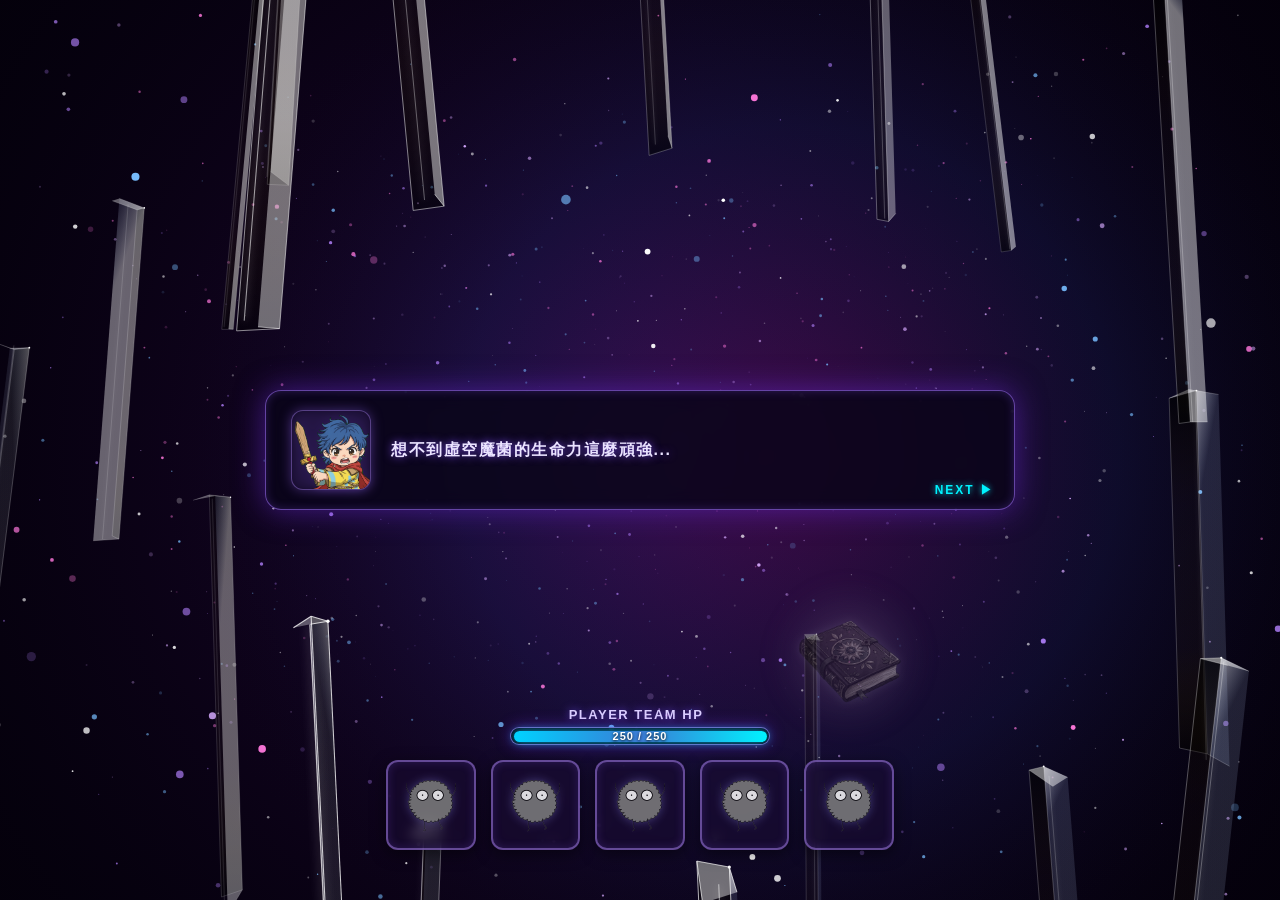
==== 1-2.html @ 05110437 "Add files via upload" ====
<!DOCTYPE html>
<html lang="zh-TW">
<head>
  <meta charset="UTF-8">
  <meta name="viewport" content="width=device-width, initial-scale=1.0">
  <title>數學 RPG - 關卡 1-2</title>
  <link rel="stylesheet" href="/static/css/1-2.css">
  <style>
    /* ==========================================
       Boss 虛空凝視者專屬：全新邪惡煙霧繚繞特效 (.boss-evil-smoke-aura)
       ========================================== */
    .boss-evil-smoke-aura {
      animation: bossEvilFloat 3.5s ease-in-out infinite alternate !important;
      filter: drop-shadow(0 0 20px rgba(160, 0, 255, 0.9)) drop-shadow(0 0 40px rgba(90, 0, 180, 0.7)) !important;
    }

    /* 結合背景邪惡紫色煙霧與動態光暈擴散 */
    .boss-img-wrapper.boss-smoke-container {
      position: relative;
    }

    .boss-img-wrapper.boss-smoke-container::before {
      content: '';
      position: absolute;
      bottom: -15px;
      left: 50%;
      transform: translateX(-50%);
      width: 130%;
      height: 130%;
      background: radial-gradient(circle, rgba(140, 0, 255, 0.65) 0%, rgba(80, 0, 160, 0.35) 45%, transparent 75%);
      border-radius: 50%;
      z-index: -1;
      filter: blur(16px);
      animation: bossEvilSmokeRise 2.8s ease-in-out infinite alternate;
      pointer-events: none;
    }

    @keyframes bossEvilSmokeRise {
      0% { transform: translateX(-50%) translateY(5px) scale(0.9); opacity: 0.6; filter: blur(12px); }
      100% { transform: translateX(-50%) translateY(-20px) scale(1.3); opacity: 1; filter: blur(22px); }
    }

    @keyframes bossEvilFloat {
      0% { transform: translateY(0px); }
      100% { transform: translateY(-25px); }
    }

    /* 長按說明訊息框的彈窗遮罩樣式 */
    #boss-info-modal {
      position: fixed;
      top: 0;
      left: 0;
      width: 100%;
      height: 100%;
      background: rgba(3, 0, 10, 0.8);
      backdrop-filter: blur(5px);
      display: flex;
      align-items: center;
      justify-content: center;
      z-index: 500;
      opacity: 0;
      pointer-events: none;
      transition: opacity 0.25s ease;
    }

    #boss-info-modal.active {
      opacity: 1;
      pointer-events: auto;
    }

    .boss-info-panel {
      background: rgba(20, 8, 45, 0.95);
      border: 2px solid rgba(180, 50, 255, 0.8);
      border-radius: 16px;
      padding: 30px 40px;
      width: 450px;
      max-width: 85vw;
      text-align: center;
      box-shadow: 0 0 35px rgba(150, 0, 255, 0.6);
    }

    .boss-info-title {
      color: #ff33cc;
      font-size: 18px;
      font-weight: 700;
      letter-spacing: 2px;
      margin-bottom: 15px;
      text-shadow: 0 0 10px rgba(255, 50, 200, 0.8);
    }

    .boss-info-desc {
      color: #eae3ff;
      font-size: 15px;
      line-height: 1.6;
      letter-spacing: 1px;
      margin-bottom: 25px;
      text-shadow: 0 0 6px rgba(130, 80, 255, 0.8);
    }

    .boss-info-close-btn {
      background: linear-gradient(135deg, #7b2cbf, #9d4edd);
      border: 1px solid rgba(210, 160, 255, 0.8);
      border-radius: 8px;
      padding: 8px 25px;
      color: #ffffff;
      font-size: 14px;
      font-weight: 700;
      cursor: pointer;
      box-shadow: 0 4px 12px rgba(120, 50, 255, 0.5);
      transition: all 0.2s ease;
    }

    .boss-info-close-btn:hover {
      background: linear-gradient(135deg, #9d4edd, #c77dff);
      box-shadow: 0 0 15px rgba(180, 100, 255, 0.8);
    }

    /* 封印提示特效文字 */
    .sealed-popup {
      position: fixed;
      top: 40%;
      left: 50%;
      transform: translate(-50%, -50%);
      color: #ff3344;
      font-size: 26px;
      font-weight: 900;
      text-shadow: 0 0 12px rgba(255, 0, 0, 0.9);
      pointer-events: none;
      z-index: 250;
      animation: sealedFloat 1.2s ease-out forwards;
    }

    @keyframes sealedFloat {
      0% { transform: translate(-50%, 0) scale(0.8); opacity: 1; }
      100% { transform: translate(-50%, -60px) scale(1.1); opacity: 0; }
    }
  </style>
</head>
<body>
  <!-- 全螢幕護盾圖片層 -->
  <img id="shield-image-layer" src="/static/image/shield.png" alt="護盾特效">

  <!-- 嵌入動態背景 -->
  <iframe id="bg-frame" src="background.html"></iframe>

  <!-- 遊戲主畫面 -->
  <div class="game-container" id="gameContainer">
    
    <!-- 怪物區 -->
    <div class="monsters-arena" id="monstersArena">
      
      <!-- 第一關容器：單隻虛空魔菌 (生命 1000, CD 3, 攻擊 50) -->
      <div class="stage-1-container" id="stage1Container">
        <div class="monster-unit stage-1-unit" data-index="0" data-hp="1000" data-cd="3" data-maxcd="3" data-atk="50" id="monsterUnit0">
          <div class="monster-name" style="color: #ff33cc;">虛空魔菌</div>
          <div class="hp-bar-container">
            <div class="hp-bar-fill" id="monsterHp0" style="width: 100%; background: linear-gradient(90deg, #b5179e, #f72585);"></div>
          </div>
          <div class="monster-img-wrapper">
            <div class="monster-cd" id="monsterCd0">CD: 3</div>
            <img src="/static/enemies/虛空魔菌.png" alt="虛空魔菌" class="monster-img boss-aura">
          </div>
        </div>
      </div>

      <!-- 第二關容器：兩隻虛空魔菌 (左: CD 4, 血 1000, 攻 50 / 右: CD 3, 血 1000, 攻 50) -->
      <div class="stage-2-container" id="stage2Container" style="display: none; justify-content: space-around;">
        <div class="monster-unit stage-2-unit" data-index="1" data-hp="1000" data-cd="4" data-maxcd="4" data-atk="50" id="monsterUnit1">
          <div class="monster-name" style="color: #ff33cc;">虛空魔菌</div>
          <div class="hp-bar-container">
            <div class="hp-bar-fill" id="monsterHp1" style="width: 100%; background: linear-gradient(90deg, #b5179e, #f72585);"></div>
          </div>
          <div class="boss-img-wrapper" style="width: 220px; height: 220px;">
            <div class="monster-cd" id="monsterCd1">CD: 4</div>
            <img src="/static/enemies/虛空魔菌.png" alt="虛空魔菌" class="monster-img boss-aura" style="width: 350px; height: 350px;">
          </div>
        </div>

        <div class="monster-unit stage-2-unit" data-index="2" data-hp="1000" data-cd="3" data-maxcd="3" data-atk="50" id="monsterUnit2">
          <div class="monster-name" style="color: #ff33cc;">虛空魔菌</div>
          <div class="hp-bar-container">
            <div class="hp-bar-fill" id="monsterHp2" style="width: 100%; background: linear-gradient(90deg, #b5179e, #f72585);"></div>
          </div>
          <div class="boss-img-wrapper" style="width: 220px; height: 220px;">
            <div class="monster-cd" id="monsterCd2">CD: 3</div>
            <img src="/static/enemies/虛空魔菌.png" alt="虛空魔菌" class="monster-img boss-aura" style="width: 350px; height: 350px;">
          </div>
        </div>
      </div>

      <!-- 第三關容器：虛空凝視者 (生命 3000, CD 4, 攻擊 80) -->
      <div class="stage-3-container" id="stage3Container" style="display: none; justify-content: center;">
        <div class="monster-unit stage-3-unit" data-index="3" data-hp="3000" data-cd="4" data-maxcd="4" data-atk="80" id="monsterUnit3">
          <div class="monster-name" style="color: #00ffff; font-size: 18px;">虛空凝視者</div>
          <div class="hp-bar-container">
            <div class="hp-bar-fill" id="monsterHp3" style="width: 100%; background: linear-gradient(90deg, #00f2fe, #4facfe);"></div>
          </div>
          <!-- 這裡替換成專屬的 boss-smoke-container 類別，並將原本的 boss-aura 換成 boss-evil-smoke-aura -->
          <div class="boss-img-wrapper boss-smoke-container" id="bossImgWrapper" style="width: 320px; height: 320px;">
            <div class="monster-cd" id="monsterCd3">CD: 4</div>
            <img src="/static/enemies/虛空凝視者.png" alt="虛空凝視者" class="monster-img boss-evil-smoke-aura" style="width: 550px; height: 550px;">
          </div>
        </div>
      </div>

    </div>

    <!-- 玩家區 -->
    <div class="player-section">
      <div class="player-hp-wrapper">
        <div class="player-hp-label">PLAYER TEAM HP <span id="shieldLabel" style="color:#00ffff; font-size:11px; margin-left:8px;"></span></div>
        <div class="player-hp-container">
          <div class="player-hp-fill" id="playerHpFill" style="width: 100%;"></div>
          <div class="player-hp-text" id="playerHpText">250 / 250</div>
        </div>
      </div>

      <div class="player-slots" id="playerSlots">
        <div class="player-slot"><img src="/static/image/dust.png" alt="隊員"></div>
        <div class="player-slot"><img src="/static/image/dust.png" alt="隊員"></div>
        <div class="player-slot"><img src="/static/image/dust.png" alt="隊員"></div>
        <div class="player-slot"><img src="/static/image/dust.png" alt="隊員"></div>
        
        <div class="player-slot">
          <img src="/static/image/dust.png" alt="隊員">
          <div class="skill-book-container disabled" id="skillBookBtn">
            <div class="magic-smoke"></div>
            <div class="magic-smoke"></div>
            <div class="magic-smoke"></div>
            <img src="/static/image/book.png" alt="技能書" class="skill-book-btn">
          </div>
        </div>
      </div>
    </div>

  </div>

  <!-- Boss 資訊說明彈窗層 (長按觸發) -->
  <div id="boss-info-modal">
    <div class="boss-info-panel">
      <div class="boss-info-title">虛空凝視者</div>
      <div class="boss-info-desc">擁有邪惡魔眼的怪物，會封印玩家所有數值≤10的行動</div>
      <button class="boss-info-close-btn" id="bossInfoCloseBtn">知道了</button>
    </div>
  </div>

  <!-- 行動選單彈窗層 -->
  <div id="action-modal-overlay">
    <div class="action-menu-panel" id="actionMenuPanel">
      <div class="action-card" id="attackActionCard">
        <div class="action-sticker">⚔️</div>
        <div class="action-label">攻擊</div>
      </div>
      <div class="action-card" id="defendActionCard">
        <div class="action-sticker">🛡️</div>
        <div class="action-label">防禦</div>
      </div>
      <div class="action-card" id="healActionCard">
        <div class="action-sticker">💖</div>
        <div class="action-label">回復</div>
      </div>
    </div>
  </div>

  <!-- 數學題目彈窗層 -->
  <div id="math-modal-overlay">
    <div class="math-modal-panel">
      <div class="math-instruction" id="mathInstructionText">選擇的選項數值，將成為你的攻擊力</div>
      <div class="math-options-grid" id="mathOptionsGrid"></div>
      <button class="math-confirm-btn" id="mathConfirmBtn">確認</button>
    </div>
  </div>

  <!-- 劇情橫幅對話框 -->
  <div id="story-banner">
    <img src="/static/image/role.png" alt="角色" class="story-role-img">
    <div class="story-text" id="storyText">想不到虛空魔菌的生命力這麼頑強...</div>
    <div class="story-next-hint">NEXT ▶</div>
  </div>

  <!-- BATTLE 過場動畫層 -->
  <div id="battle-intro-overlay">
    <div class="battle-intro-text" id="battleIntroText">BATTLE 01/03</div>
  </div>

  <script>
    const skillBookBtn = document.getElementById('skillBookBtn');
    const modalOverlay = document.getElementById('action-modal-overlay');
    const attackActionCard = document.getElementById('attackActionCard');
    const defendActionCard = document.getElementById('defendActionCard');
    const healActionCard = document.getElementById('healActionCard');
    
    const mathModalOverlay = document.getElementById('math-modal-overlay');
    const mathInstructionText = document.getElementById('mathInstructionText');
    const mathOptionsGrid = document.getElementById('mathOptionsGrid');
    const mathConfirmBtn = document.getElementById('mathConfirmBtn');
    const monsterUnits = document.querySelectorAll('.monster-unit');
    const playerSlots = document.getElementById('playerSlots');
    const gameContainer = document.getElementById('gameContainer');
    const shieldImageLayer = document.getElementById('shield-image-layer');
    const shieldLabel = document.getElementById('shieldLabel');

    const storyBanner = document.getElementById('story-banner');
    const storyText = document.getElementById('storyText');
    const battleIntroOverlay = document.getElementById('battle-intro-overlay');
    const battleIntroText = document.getElementById('battleIntroText');

    // Boss 長按彈窗相關變數
    const bossImgWrapper = document.getElementById('bossImgWrapper');
    const bossInfoModal = document.getElementById('boss-info-modal');
    const bossInfoCloseBtn = document.getElementById('bossInfoCloseBtn');
    let pressTimer = null;

    let selectedValue = null;
    let targetedMonsterIndex = null;
    let isAttacking = false;
    let currentActionType = 'attack';

    let playerHp = 250;
    const maxPlayerHp = 250;
    let currentShield = 0;

    let storyStage = 0;
    const storyDialogues = [
      "想不到虛空魔菌的生命力這麼頑強...",
      "這次一定要確實消滅他！"
    ];

    const stage2Dialogues = [
      "難道說...他還有同夥？"
    ];

    const finalStageDialogues = [
      "相傳蘑菇星住著一頭獨眼怪物，沒有相關記載",
      "至今遇見他的人無一倖免於難",
      "由你來消滅他，拜託了！挑戰者"
    ];

    function initStory() {
      storyBanner.classList.add('active');
    }
    window.addEventListener('DOMContentLoaded', initStory);

    // ==========================================
    // Boss 長按顯示/隱藏機制
    // ==========================================
    function startBossPressTimer(e) {
      if (storyStage !== 15) return; // 僅在第三關 Boss 階段生效
      pressTimer = setTimeout(() => {
        bossInfoModal.classList.add('active');
      }, 600); // 長按 0.6 秒觸發
    }

    function clearBossPressTimer() {
      if (pressTimer) {
        clearTimeout(pressTimer);
        pressTimer = null;
      }
    }

    if (bossImgWrapper) {
      bossImgWrapper.addEventListener('mousedown', startBossPressTimer);
      bossImgWrapper.addEventListener('mouseup', clearBossPressTimer);
      bossImgWrapper.addEventListener('mouseleave', clearBossPressTimer);

      bossImgWrapper.addEventListener('touchstart', startBossPressTimer);
      bossImgWrapper.addEventListener('touchend', clearBossPressTimer);
    }

    bossInfoCloseBtn.addEventListener('click', (e) => {
      e.stopPropagation();
      bossInfoModal.classList.remove('active');
    });

    bossInfoModal.addEventListener('click', (e) => {
      if (e.target === bossInfoModal) {
        bossInfoModal.classList.remove('active');
      }
    });

    function handleStoryAdvance(e) {
      if (mathModalOverlay.classList.contains('active') || modalOverlay.classList.contains('active') || bossInfoModal.classList.contains('active')) return;

      if (storyStage === 999) {
        window.location.href = 'index.html';
        return;
      }

      if (storyStage === 20) {
        window.location.href = 'index.html';
        return;
      }

      if (storyStage === 0) {
        storyStage++;
        storyText.textContent = storyDialogues[storyStage];
      } else if (storyStage === 1) {
        storyBanner.classList.remove('active');
        playBattleIntroAnimation("BATTLE 01/03", 1);
      } else if (storyStage === 2) {
        storyBanner.classList.remove('active');
        skillBookBtn.classList.remove('disabled');
        storyStage = 3; 
      } else if (storyStage === 5) {
        storyBanner.classList.remove('active');
        playBattleIntroAnimation("BATTLE 02/03", 2);
      } else if (storyStage === 7) {
        storyBanner.classList.remove('active');
        skillBookBtn.classList.remove('disabled');
        storyStage = 8;
      } else if (storyStage >= 10 && storyStage <= 11) {
        storyStage++;
        storyText.textContent = finalStageDialogues[storyStage - 10];
      } else if (storyStage === 12) {
        storyBanner.classList.remove('active');
        playBattleIntroAnimation("BATTLE 03/03", 3);
      }
    }

    window.addEventListener('click', handleStoryAdvance);
    window.addEventListener('keydown', (e) => {
      if (e.code === 'Space') {
        e.preventDefault();
        handleStoryAdvance(e);
      }
    });

    function playBattleIntroAnimation(text, stageNum) {
      battleIntroText.textContent = text;
      battleIntroOverlay.style.display = 'flex';

      setTimeout(() => {
        battleIntroOverlay.style.display = 'none';

        if (stageNum === 1) {
          document.getElementById('monsterUnit0').classList.add('visible');

          setTimeout(() => {
            storyText.textContent = "點擊右下角的魔法書，它將賦予你力量！";
            storyBanner.classList.add('active');
            storyStage = 2;
          }, 1000);
        } else if (stageNum === 2) {
          document.getElementById('stage1Container').style.display = 'none';
          document.getElementById('stage2Container').style.display = 'flex';

          setTimeout(() => {
            document.getElementById('monsterUnit1').classList.add('visible');
            document.getElementById('monsterUnit2').classList.add('visible');
            skillBookBtn.classList.remove('disabled');
            storyStage = 8;
          }, 400);
        } else if (stageNum === 3) {
          document.getElementById('stage2Container').style.display = 'none';
          document.getElementById('stage3Container').style.display = 'flex';

          setTimeout(() => {
            document.getElementById('monsterUnit3').classList.add('visible');
            skillBookBtn.classList.remove('disabled');
            storyStage = 15;
          }, 400);
        }

      }, 2000);
    }

    // ==========================================
    // 自動隨機生成數學題目的核心函式 (加、減、乘，無除法)
    // ==========================================
    function getRandomInt(min, max) {
      return Math.floor(Math.random() * (max - min + 1)) + min;
    }

    function formatNum(num) {
      return num < 0 ? `(${num})` : `${num}`;
    }

    function generateAdditionSubtractionProblem(targetValue) {
      let n1 = getRandomInt(-20, 20);
      let n2 = getRandomInt(-20, 20);
      let n3 = getRandomInt(-20, 20);
      let n4 = getRandomInt(-20, 20);

      let ops = ['+', '-'];
      let op1 = ops[Math.floor(Math.random() * ops.length)];
      let op2 = ops[Math.floor(Math.random() * ops.length)];
      let op3 = ops[Math.floor(Math.random() * ops.length)];

      let qStr = `${formatNum(n1)} ${op1} ${formatNum(n2)} ${op2} ${formatNum(n3)} ${op3} ${formatNum(n4)}`;
      
      let val1 = op1 === '+' ? (n1 + n2) : (n1 - n2);
      let val2 = op2 === '+' ? (val1 + n3) : (val1 - n3);
      let finalVal = op3 === '+' ? (val2 + n4) : (val2 - n4);

      if (finalVal === targetValue) {
        return qStr;
      } else {
        let diff = targetValue - finalVal;
        let adjustedN4 = op3 === '+' ? (n4 + diff) : (n4 - diff);
        
        if (adjustedN4 >= -20 && adjustedN4 <= 20) {
          return `${formatNum(n1)} ${op1} ${formatNum(n2)} ${op2} ${formatNum(n3)} ${op3} ${formatNum(adjustedN4)}`;
        } else {
          return generateAdditionSubtractionProblem(targetValue);
        }
      }
    }

    function generateMixedArithmeticProblem(targetValue) {
      let allOps = ['+', '-', '*'];
      
      for (let attempt = 0; attempt < 500; attempt++) {
        let nums = [
          getRandomInt(-20, 20),
          getRandomInt(-20, 20),
          getRandomInt(-20, 20),
          getRandomInt(-20, 20)
        ];

        let ops = [
          allOps[Math.floor(Math.random() * allOps.length)],
          allOps[Math.floor(Math.random() * allOps.length)],
          allOps[Math.floor(Math.random() * allOps.length)]
        ];

        let values = [...nums];
        let operators = [...ops];

        for (let i = 0; i < operators.length; ) {
          if (operators[i] === '*') {
            let res = values[i] * values[i + 1];
            values.splice(i, 2, res);
            operators.splice(i, 1);
          } else {
            i++;
          }
        }

        while (operators.length > 0) {
          let res = operators[0] === '+' ? (values[0] + values[1]) : (values[0] - values[1]);
          values.splice(0, 2, res);
          operators.splice(0, 1);
        }

        if (values[0] === targetValue) {
          let displayOps = ops.map(op => op === '*' ? '×' : op);
          return `${formatNum(nums[0])} ${displayOps[0]} ${formatNum(nums[1])} ${displayOps[1]} ${formatNum(nums[2])} ${displayOps[2]} ${formatNum(nums[3])}`;
        }
      }

      return generateAdditionSubtractionProblem(targetValue);
    }

    function generateMathProblem(targetValue) {
      return Math.random() < 0.5 
        ? generateMixedArithmeticProblem(targetValue)
        : generateAdditionSubtractionProblem(targetValue);
    }

    function generateDynamicQuestions() {
      let targets = [
        getRandomInt(1, 10),
        getRandomInt(1, 10),
        getRandomInt(20, 40),
        getRandomInt(20, 40)
      ];

      targets.sort(() => 0.5 - Math.random());

      let questionsList = [];
      targets.forEach(val => {
        let q = generateMathProblem(val);
        questionsList.push({
          question: q,
          value: val
        });
      });

      return questionsList;
    }

    skillBookBtn.addEventListener('click', (e) => {
      if ((storyStage !== 3 && storyStage !== 8 && storyStage !== 15) || isAttacking) return;
      e.stopPropagation();

      if (playerHp >= maxPlayerHp) {
        healActionCard.classList.add('disabled');
      } else {
        healActionCard.classList.remove('disabled');
      }

      modalOverlay.classList.add('active');
    });

    modalOverlay.addEventListener('click', (e) => {
      if (e.target === modalOverlay) {
        modalOverlay.classList.remove('active');
      }
    });

    attackActionCard.addEventListener('click', (e) => {
      e.stopPropagation();
      currentActionType = 'attack';
      modalOverlay.classList.remove('active');
      openMathQuizModal('選擇的選項數值，將成為你的攻擊力');
    });

    defendActionCard.addEventListener('click', (e) => {
      e.stopPropagation();
      currentActionType = 'defend';
      modalOverlay.classList.remove('active');
      openMathQuizModal('選擇的選項數值，將成為你的護盾');
    });

    healActionCard.addEventListener('click', (e) => {
      e.stopPropagation();
      if (playerHp >= maxPlayerHp) return;
      currentActionType = 'heal';
      modalOverlay.classList.remove('active');
      openMathQuizModal('選擇的選項數值，將回復你的血量');
    });

    function openMathQuizModal(instructionText) {
      selectedValue = null;
      mathInstructionText.textContent = instructionText;
      mathConfirmBtn.style.display = 'none';
      mathOptionsGrid.innerHTML = '';

      let chosenQuestions = generateDynamicQuestions();

      chosenQuestions.forEach((item) => {
        const card = document.createElement('div');
        card.className = 'math-option-card';
        card.dataset.value = item.value;
        card.dataset.fullText = `${item.question} = ${item.value}`;
        card.textContent = item.question;

        card.addEventListener('click', (e) => {
          e.stopPropagation();
          const allCards = mathOptionsGrid.querySelectorAll('.math-option-card');
          allCards.forEach(c => {
            c.textContent = c.dataset.fullText;
            c.style.pointerEvents = 'none';
            c.style.borderColor = 'rgba(160, 110, 255, 0.4)';
          });

          card.style.borderColor = '#00f2fe';
          card.style.background = 'rgba(40, 25, 80, 0.95)';

          selectedValue = parseInt(card.dataset.value);
          mathConfirmBtn.style.display = 'block';
        });

        mathOptionsGrid.appendChild(card);
      });

      mathModalOverlay.classList.add('active');
    }

    // ==========================================
    // 確認按鈕與 Boss 封印能力判定 (數值 <= 10 封印)
    // ==========================================
    mathConfirmBtn.addEventListener('click', (e) => {
      e.stopPropagation();
      mathModalOverlay.classList.remove('active');

      if (storyStage === 15 && selectedValue <= 10) {
        const sealedPopup = document.createElement('div');
        sealedPopup.className = 'sealed-popup';
        sealedPopup.textContent = '⚠️ 數值 ≤ 10，遭到虛空凝視者封印！';
        document.body.appendChild(sealedPopup);
        setTimeout(() => sealedPopup.remove(), 1200);

        processMonsterTurnAfterAction();
        return;
      }

      if (currentActionType === 'attack') {
        executePlayerAttack(selectedValue);
      } else if (currentActionType === 'defend') {
        currentShield = Math.min(maxPlayerHp, currentShield + selectedValue);
        updateShieldDisplay();
        processMonsterTurnAfterAction();
      } else if (currentActionType === 'heal') {
        playerHp = Math.min(maxPlayerHp, playerHp + selectedValue);
        updatePlayerHpDisplay();

        const healPopup = document.createElement('div');
        healPopup.className = 'heal-popup';
        healPopup.textContent = `+${selectedValue}`;
        document.body.appendChild(healPopup);
        setTimeout(() => healPopup.remove(), 1000);

        processMonsterTurnAfterAction();
      }
    });

    const monsterUnitsArr = document.querySelectorAll('.monster-unit');
    monsterUnitsArr.forEach(unit => {
      unit.addEventListener('click', (e) => {
        e.stopPropagation();
        if (storyStage !== 3 && storyStage !== 8 && storyStage !== 15) return;
        const index = parseInt(unit.dataset.index);
        const hp = parseInt(unit.dataset.hp);
        if (hp <= 0) return;

        monsterUnitsArr.forEach(u => {
          const reticle = u.querySelector('.target-reticle');
          if (reticle) reticle.remove();
        });

        if (targetedMonsterIndex === index) {
          targetedMonsterIndex = null;
        } else {
          targetedMonsterIndex = index;
          const reticle = document.createElement('img');
          reticle.src = '/static/image/target.png';
          reticle.className = 'target-reticle';
          unit.appendChild(reticle);
        }
      });
    });

    function executePlayerAttack(attackValue) {
      isAttacking = true;
      skillBookBtn.classList.add('disabled');

      const slots = playerSlots.querySelectorAll('.player-slot');
      let currentSlotIndex = 0;

      function triggerNextSlotAttack() {
        const currentActiveUnits = storyStage === 3 
          ? Array.from(document.querySelectorAll('.stage-1-unit'))
          : (storyStage === 8 ? Array.from(document.querySelectorAll('.stage-2-unit')) : Array.from(document.querySelectorAll('.stage-3-unit')));

        const activeMonsters = currentActiveUnits.filter(u => parseInt(u.dataset.hp) > 0);

        if (currentSlotIndex >= slots.length || activeMonsters.length === 0) {
          document.querySelectorAll('.monster-unit').forEach(unit => {
            if (parseInt(unit.dataset.hp) <= 0 && !unit.classList.contains('disintegrating')) {
              unit.classList.add('disintegrating');
              unit.style.pointerEvents = 'none';
              const reticle = unit.querySelector('.target-reticle');
              if (reticle) reticle.remove();
            }
          });

          setTimeout(() => {
            checkStageClear();
          }, 800);
          return;
        }

        const slot = slots[currentSlotIndex];
        const slotRect = slot.getBoundingClientRect();

        let targetUnit;
        if (targetedMonsterIndex !== null) {
          targetUnit = document.querySelector(`.monster-unit[data-index="${targetedMonsterIndex}"]`);
          if (!targetUnit || parseInt(targetUnit.dataset.hp) <= 0) {
            if (targetUnit) {
              const reticle = targetUnit.querySelector('.target-reticle');
              if (reticle) reticle.remove();
            }
            targetedMonsterIndex = null;
            targetUnit = activeMonsters[Math.floor(Math.random() * activeMonsters.length)];
          }
        } else {
          targetUnit = activeMonsters[Math.floor(Math.random() * activeMonsters.length)];
        }

        const targetImg = targetUnit.querySelector('.monster-img');
        const targetRect = targetImg.getBoundingClientRect();

        const projectile = document.createElement('div');
        projectile.className = 'attack-projectile';
        projectile.style.left = `${slotRect.left + slotRect.width / 2 - 8}px`;
        projectile.style.top = `${slotRect.top + slotRect.height / 2 - 8}px`;
        document.body.appendChild(projectile);

        setTimeout(() => {
          projectile.style.left = `${targetRect.left + targetRect.width / 2 - 8}px`;
          projectile.style.top = `${targetRect.top + targetRect.height / 2 - 8}px`;
        }, 20);

        setTimeout(() => {
          projectile.remove();

          const damagePopup = document.createElement('div');
          damagePopup.className = 'damage-popup';
          damagePopup.textContent = `-${attackValue}`;
          
          const wrapper = targetUnit.querySelector('.monster-img-wrapper') || targetUnit.querySelector('.boss-img-wrapper');
          wrapper.appendChild(damagePopup);
          setTimeout(() => damagePopup.remove(), 800);

          let currentHp = parseInt(targetUnit.dataset.hp);
          currentHp = Math.max(0, currentHp - attackValue);
          targetUnit.dataset.hp = currentHp;

          let maxHp = 1000;
          if (targetUnit.dataset.index === "3") maxHp = 3000;

          const hpPercent = (currentHp / maxHp) * 100;
          const monsterIndex = targetUnit.dataset.index;
          document.getElementById(`monsterHp${monsterIndex}`).style.width = `${hpPercent}%`;

          currentSlotIndex++;
          setTimeout(triggerNextSlotAttack, 50);

        }, 200);
      }

      triggerNextSlotAttack();
    }

    function checkStageClear() {
      if (storyStage === 3) {
        const stage1Alive = Array.from(document.querySelectorAll('.stage-1-unit')).some(u => parseInt(u.dataset.hp) > 0);
        if (!stage1Alive) {
          storyText.textContent = stage2Dialogues[0];
          storyBanner.classList.add('active');
          storyStage = 5; 
          isAttacking = false;
          return;
        }
      } else if (storyStage === 8) {
        const stage2Alive = Array.from(document.querySelectorAll('.stage-2-unit')).some(u => parseInt(u.dataset.hp) > 0);
        if (!stage2Alive) {
          storyText.textContent = finalStageDialogues[0];
          storyBanner.classList.add('active');
          storyStage = 10; 
          isAttacking = false;
          return;
        }
      } else if (storyStage === 15) {
        const stage3Alive = Array.from(document.querySelectorAll('.stage-3-unit')).some(u => parseInt(u.dataset.hp) > 0);
        if (!stage3Alive) {
          storyText.textContent = "太驚人了！你成功擊敗了遠古頭目，解鎖了通往其他星系的航道！";
          storyBanner.classList.add('active');
          storyStage = 20;
          isAttacking = false;
          return;
        }
      }

      processMonsterTurnAfterAction();
    }

    function processMonsterTurnAfterAction() {
      const currentActiveUnits = storyStage === 3 
        ? Array.from(document.querySelectorAll('.stage-1-unit'))
        : (storyStage === 8 ? Array.from(document.querySelectorAll('.stage-2-unit')) : Array.from(document.querySelectorAll('.stage-3-unit')));

      const activeMonsters = currentActiveUnits.filter(u => parseInt(u.dataset.hp) > 0);
      if (activeMonsters.length === 0) {
        isAttacking = false;
        skillBookBtn.classList.remove('disabled');
        return;
      }

      let attackingMonsters = [];

      currentActiveUnits.forEach(unit => {
        let hp = parseInt(unit.dataset.hp);
        if (hp <= 0) return;

        let cd = parseInt(unit.dataset.cd) - 1;
        if (cd <= 0) {
          cd = parseInt(unit.dataset.maxcd);
          attackingMonsters.push(unit);
        }

        unit.dataset.cd = cd;
        document.getElementById(`monsterCd${unit.dataset.index}`).textContent = `CD: ${cd}`;
      });

      if (attackingMonsters.length === 0) {
        isAttacking = false;
        skillBookBtn.classList.remove('disabled');
        return;
      }

      let monsterIndex = 0;

      function triggerNextMonsterAttack() {
        if (monsterIndex >= attackingMonsters.length) {
          isAttacking = false;
          skillBookBtn.classList.remove('disabled');
          return;
        }

        const unit = attackingMonsters[monsterIndex];
        const monsterImg = unit.querySelector('.monster-img');
        const monsterRect = monsterImg.getBoundingClientRect();
        const playerSlotRect = playerSlots.getBoundingClientRect();
        const monsterAtk = parseInt(unit.dataset.atk);

        const bubble = document.createElement('div');
        bubble.className = 'purple-bubble-projectile';
        bubble.style.left = `${monsterRect.left + monsterRect.width / 2 - 13}px`;
        bubble.style.top = `${monsterRect.top + monsterRect.height / 2 - 13}px`;
        document.body.appendChild(bubble);

        setTimeout(() => {
          bubble.style.left = `${playerSlotRect.left + playerSlotRect.width / 2 - 13}px`;
          bubble.style.top = `${playerSlotRect.top + playerSlotRect.height / 2 - 13}px`;
        }, 30);

        setTimeout(() => {
          bubble.remove();

          let incomingDamage = monsterAtk;
          if (currentShield > 0) {
            shieldImageLayer.classList.add('flash');
            setTimeout(() => shieldImageLayer.classList.remove('flash'), 300);

            if (currentShield >= incomingDamage) {
              currentShield -= incomingDamage;
              incomingDamage = 0;
            } else {
              incomingDamage -= currentShield;
              currentShield = 0;
            }
            updateShieldDisplay();
          }

          playerHp = Math.max(0, playerHp - incomingDamage);
          updatePlayerHpDisplay();

          gameContainer.classList.add('screen-shake');
          setTimeout(() => gameContainer.classList.remove('screen-shake'), 200);

          monsterIndex++;
          setTimeout(triggerNextMonsterAttack, 200);

        }, 200);
      }

      triggerNextMonsterAttack();
    }

    function updatePlayerHpDisplay() {
      const hpFill = document.getElementById('playerHpFill');
      const hpText = document.getElementById('playerHpText');
      const percent = (playerHp / maxPlayerHp) * 100;
      hpFill.style.width = `${percent}%`;
      hpText.textContent = `${playerHp} / ${maxPlayerHp}`;

      if (playerHp <= 0) {
        setTimeout(() => {
          storyText.textContent = "挑戰失敗！你的隊伍在虛空中被徹底吞噬... 點擊此處返回地圖。";
          storyBanner.classList.add('active');
          storyStage = 999;
          skillBookBtn.classList.add('disabled');
        }, 300);
      }
    }

    function updateShieldDisplay() {
      if (currentShield > 0) {
        shieldLabel.textContent = `[護盾: ${currentShield}]`;
        shieldImageLayer.classList.remove('active');
        shieldImageLayer.classList.add('active');
      } else {
        shieldLabel.textContent = '';
        shieldImageLayer.classList.remove('active');
      }
    }
  </script>
</body>
</html>
---- static/css/1-2.css ----
* {
    margin: 0;
    padding: 0;
    box-sizing: border-box;
    user-select: none;
    -webkit-tap-highlight-color: transparent;
}

body, html {
    width: 100%;
    height: 100%;
    overflow: hidden;
    font-family: 'Segoe UI', Tahoma, Geneva, Verdana, sans-serif;
}

/* 背景嵌入層 */
#bg-frame {
    position: fixed;
    top: 0;
    left: 0;
    width: 100%;
    height: 100%;
    border: none;
    z-index: -1;
    pointer-events: none;
}

/* 遊戲主介面容器 */
.game-container {
    position: relative;
    width: 100%;
    height: 100%;
    display: flex;
    flex-direction: column;
    justify-content: space-between;
    align-items: center;
    padding: 35px 20px;
    z-index: 10;
}

/* ==========================================
    1. 上方怪物區域
    ========================================== */
.monsters-arena {
    display: flex;
    gap: 120px;
    align-items: center;
    justify-content: center;
    margin-top: 5vh;
}

.monster-unit {
    display: flex;
    flex-direction: column;
    align-items: center;
    animation: monsterFloat 4s ease-in-out infinite alternate;
}

.monster-unit:nth-child(2) {
    animation-delay: -2s;
}

@keyframes monsterFloat {
    0% { transform: translateY(0px); }
    100% { transform: translateY(-30px); }
}

.monster-name {
    color: #e2d1ff;
    font-size: 16px;
    font-weight: 700;
    letter-spacing: 2px;
    margin-bottom: 8px;
    text-shadow: 0 0 10px rgba(130, 80, 255, 0.8);
}

.hp-bar-container {
    width: 150px;
    height: 14px;
    background: rgba(10, 5, 25, 0.85);
    border: 1.5px solid rgba(160, 110, 255, 0.6);
    border-radius: 7px;
    padding: 2px;
    margin-bottom: 60px;
    box-shadow: 0 0 12px rgba(100, 40, 200, 0.4), inset 0 0 4px rgba(0, 0, 0, 0.8);
}
.hp-bar-container-boss {
    width: 500px;
    height: 14px;
    background: rgba(10, 5, 25, 0.85);
    border: 1.5px solid rgba(160, 110, 255, 0.6);
    border-radius: 7px;
    padding: 2px;
    margin-bottom: 60px;
    box-shadow: 0 0 12px rgba(100, 40, 200, 0.4), inset 0 0 4px rgba(0, 0, 0, 0.8);
}

.hp-bar-fill {
    width: 100%;
    height: 100%;
    background: linear-gradient(90deg, #ff3366, #ff6699);
    border-radius: 4px;
    box-shadow: 0 0 8px rgba(255, 50, 100, 0.8);
    transition: width 0.3s ease;
}

.monster-img-wrapper {
    position: relative;
    width: 130px;
    height: 130px;
    display: flex;
    align-items: center;
    justify-content: center;
}

.monster-img-wrapper::after {
    content: '';
    position: absolute;
    width: 110px;
    height: 110px;
    background: radial-gradient(circle, rgba(0, 180, 255, 0.65) 0%, rgba(0, 80, 220, 0.25) 50%, transparent 75%);
    border-radius: 50%;
    z-index: -1;
    filter: blur(8px);
    animation: eerieBluePulse 3s ease-in-out infinite alternate;
}

@keyframes eerieBluePulse {
    0% { transform: scale(0.9); opacity: 0.75; filter: blur(6px); }
    100% { transform: scale(1.2); opacity: 1; filter: blur(12px); }
}

.monster-img {
    width: 300px;
    height: 300px;
    object-fit: contain;
    filter: drop-shadow(0 0 8px rgba(0, 160, 255, 0.6));
}


/* ==========================================
    2. 下方玩家隊伍區域
    ========================================== */
.player-section {
    display: flex;
    flex-direction: column;
    align-items: center;
    margin-bottom: 15px;
}

.player-hp-wrapper {
    display: flex;
    flex-direction: column;
    align-items: center;
    margin-bottom: 15px;
}

.player-hp-label {
    color: #dcd0ff;
    font-size: 13px;
    font-weight: 600;
    letter-spacing: 1.5px;
    margin-bottom: 5px;
    text-shadow: 0 0 8px rgba(120, 80, 255, 0.8);
}

.player-hp-container {
    position: relative;
    width: 260px;
    height: 18px;
    background: rgba(12, 6, 30, 0.9);
    border: 1.5px solid rgba(175, 130, 255, 0.7);
    border-radius: 9px;
    padding: 2.5px;
    box-shadow: 0 0 16px rgba(120, 50, 255, 0.45), inset 0 0 6px rgba(0, 0, 0, 0.9);
}

.player-hp-fill {
    width: 100%;
    height: 100%;
    background: linear-gradient(90deg, #00d2ff, #3a7bd5, #00f2fe);
    border-radius: 6px;
    box-shadow: 0 0 10px rgba(0, 210, 255, 0.8);
    transition: width 0.3s ease;
}

.player-hp-text {
    position: absolute;
    top: 0;
    left: 0;
    width: 100%;
    height: 100%;
    display: flex;
    align-items: center;
    justify-content: center;
    color: #ffffff;
    font-size: 11px;
    font-weight: 700;
    letter-spacing: 1px;
    text-shadow: 0 1px 3px rgba(0, 0, 0, 0.9);
}

.player-slots {
    display: flex;
    gap: 15px;
    align-items: center;
    justify-content: center;
}

.player-slot {
    width: 7vw;
    height: auto;
    aspect-ratio: 1/1;
    background: rgba(25, 12, 50, 0.65);
    border: 2px solid rgba(180, 140, 255, 0.5);
    border-radius: 12px;
    backdrop-filter: blur(6px);
    display: flex;
    align-items: center;
    justify-content: center;
    box-shadow: 0 4px 15px rgba(0, 0, 0, 0.5), inset 0 0 10px rgba(140, 90, 255, 0.2);
    position: relative;
    overflow: visible;
}

.player-slot img {
    width: 70%;
    height: auto;
    object-fit: contain;
    opacity: 0.85;
    filter: drop-shadow(0 0 5px rgba(150, 150, 255, 0.4));
}

/* ==========================================
    魔法書特效與 100x100 尺寸升級
    ========================================== */
.skill-book-container {
    position: absolute;
    bottom: 90px; /* 懸浮於隊員框正上方 */
    left: 50%;
    transform: translateX(-50%);
    width: 200px;
    height: 200px;
    display: flex;
    align-items: center;
    justify-content: center;
    cursor: pointer;
    z-index: 25;
}

/* 紫色魔法煙霧 / 暈光氣息特效 */
.skill-book-container::before {
    content: '';
    position: absolute;
    width: 150px;
    height: 150px;
    background: radial-gradient(circle, rgba(180, 90, 255, 0.75) 0%, rgba(120, 40, 220, 0.35) 50%, transparent 75%);
    border-radius: 50%;
    z-index: -1;
    filter: blur(10px);
    animation: magicAuraPulse 2.5s ease-in-out infinite alternate;
}

@keyframes magicAuraPulse {
    0% { transform: scale(0.85); opacity: 0.6; filter: blur(8px); }
    100% { transform: scale(1.25); opacity: 1; filter: blur(14px); }
}

/* 向上散發的紫色魔法煙霧粒子元素 */
.magic-smoke {
    position: absolute;
    bottom: 10px;
    width: 8px;
    height: 8px;
    background: rgba(215, 170, 255, 0.9);
    border-radius: 50%;
    box-shadow: 0 0 10px rgba(200, 130, 255, 1);
    opacity: 0;
    pointer-events: none;
    animation: smokeRise 2s linear infinite;
}

.magic-smoke:nth-child(1) { left: 30%; animation-delay: 0s; }
.magic-smoke:nth-child(2) { left: 50%; animation-delay: 0.7s; width: 6px; height: 6px; }
.magic-smoke:nth-child(3) { left: 70%; animation-delay: 1.4s; width: 10px; height: 10px; }

@keyframes smokeRise {
    0% {
    transform: translateY(0) scale(0.6);
    opacity: 0.9;
    }
    50% {
    opacity: 0.6;
    }
    100% {
    transform: translateY(-55px) scale(1.6);
    opacity: 0;
    filter: blur(4px);
    }
}

/* 放大至 100x100 的魔法書圖片 */
.skill-book-btn {
    width: 100px;
    height: 100px;
    object-fit: contain;
    filter: drop-shadow(0 0 10px rgba(190, 130, 255, 0.9));
    transition: transform 0.25s ease, filter 0.25s ease;
}

.skill-book-container:hover .skill-book-btn {
    transform: scale(1.12) translateY(-4px);
    filter: drop-shadow(0 0 18px rgba(230, 180, 255, 1));
}


/* ==========================================
    3. 中央互動選單彈窗層 (無邊框、無叉叉)
    ========================================== */
#action-modal-overlay {
    position: fixed;
    top: 0;
    left: 0;
    width: 100%;
    height: 100%;
    background: rgba(3, 0, 8, 0.75);
    backdrop-filter: blur(6px);
    display: flex;
    align-items: center;
    justify-content: center;
    z-index: 100;
    opacity: 0;
    pointer-events: none;
    transition: opacity 0.25s ease;
}

#action-modal-overlay.active {
    opacity: 1;
    pointer-events: auto;
}

/* 無邊框選單面板容器 */
.action-menu-panel {
    position: relative;
    background: transparent; /* 移除外框與背景底色 */
    display: flex;
    gap: 30px;
    align-items: center;
    justify-content: center;
    transform: scale(0.8);
    transition: transform 0.25s cubic-bezier(0.34, 1.56, 0.64, 1);
}

#action-modal-overlay.active .action-menu-panel {
    transform: scale(1);
}

/* 單個選項方塊 (1:1 正方形) */
.action-card {
    display: flex;
    flex-direction: column;
    align-items: center;
    justify-content: center;
    width: 110px;
    height: 110px;
    background: rgba(25, 12, 50, 0.85);
    border: 2px solid rgba(180, 130, 255, 0.7);
    border-radius: 18px;
    box-shadow: 0 8px 25px rgba(0, 0, 0, 0.6), inset 0 0 12px rgba(140, 90, 255, 0.3);
    transition: all 0.2s ease;
    cursor: pointer;
}

.action-card:hover {
    border-color: rgba(230, 200, 255, 1);
    box-shadow: 0 0 22px rgba(190, 140, 255, 0.9), inset 0 0 15px rgba(180, 130, 255, 0.5);
    transform: translateY(-5px);
}

.action-sticker {
    font-size: 34px;
    margin-bottom: 8px;
    filter: drop-shadow(0 0 6px rgba(255, 255, 255, 0.7));
}

.action-label {
    color: #e2d1ff;
    font-size: 14px;
    font-weight: 700;
    letter-spacing: 1px;
    text-shadow: 0 0 6px rgba(130, 80, 255, 0.9);
}

/* ==========================================
    4. 遊戲畫面與技能互動樣式
    ========================================== */
#math-modal-overlay {
    position: fixed;
    top: 0;
    left: 0;
    width: 100%;
    height: 100%;
    background: transparent;
    display: flex;
    align-items: center;
    justify-content: center;
    z-index: 150;
    opacity: 0;
    pointer-events: none;
    transition: opacity 0.2s ease;
}

#math-modal-overlay.active {
    opacity: 1;
    pointer-events: auto;
}

.math-modal-panel {
    position: relative;
    background: rgba(15, 8, 35, 0.75);
    backdrop-filter: blur(8px);
    border: 2px solid rgba(180, 130, 255, 0.7);
    border-radius: 20px;
    padding: 30px 40px;
    width: 520px;
    display: flex;
    flex-direction: column;
    align-items: center;
    box-shadow: 0 0 30px rgba(100, 40, 200, 0.5), inset 0 0 15px rgba(140, 90, 255, 0.2);
}

.math-instruction {
    color: #dcd0ff;
    font-size: 14px;
    font-weight: 600;
    letter-spacing: 1px;
    margin-bottom: 20px;
    text-shadow: 0 0 8px rgba(120, 80, 255, 0.8);
    text-align: center;
}

.math-options-grid {
    display: grid;
    grid-template-columns: repeat(2, 1fr);
    gap: 15px;
    width: 100%;
    margin-bottom: 20px;
}

.math-option-card {
    background: rgba(30, 15, 65, 0.85);
    border: 1.5px solid rgba(160, 110, 255, 0.6);
    border-radius: 10px;
    padding: 15px 20px;
    color: #e2d1ff;
    font-size: 15px;
    font-weight: 600;
    text-align: center;
    cursor: pointer;
    transition: all 0.2s ease;
    box-shadow: 0 4px 10px rgba(0, 0, 0, 0.4);
}

.math-option-card:hover {
    border-color: rgba(220, 190, 255, 1);
    background: rgba(45, 22, 95, 0.9);
    box-shadow: 0 0 15px rgba(180, 130, 255, 0.7);
    transform: translateY(-2px);
}

.math-confirm-btn {
    background: linear-gradient(135deg, #7b2cbf, #9d4edd);
    border: 1.5px solid rgba(210, 160, 255, 0.8);
    border-radius: 10px;
    padding: 10px 30px;
    color: #ffffff;
    font-size: 15px;
    font-weight: 700;
    letter-spacing: 2px;
    cursor: pointer;
    box-shadow: 0 4px 12px rgba(120, 50, 255, 0.5);
    transition: all 0.2s ease;
    display: none;
}

.math-confirm-btn:hover {
    background: linear-gradient(135deg, #9d4edd, #c77dff);
    box-shadow: 0 0 18px rgba(180, 100, 255, 0.8);
    transform: translateY(-2px);
}

/* ==========================================
    各關卡獨立怪物排版 CSS
    ========================================== */
.monsters-arena {
    display: flex;
    width: 100%;
    justify-content: center;
    align-items: center;
    position: relative;
    min-height: 220px;
}

.stage-1-container {
    display: flex;
    gap: 120px;
    justify-content: center;
    align-items: center;
    width: 100%;
}

.stage-2-container {
    display: none;
    justify-content: space-around;
    align-items: center;
    width: 85%;
    max-width: 800px;
    margin: 0 auto;
}

.stage-3-container {
    display: none;
    justify-content: space-around;
    align-items: center;
    width: 85%;
    max-width: 850px;
    margin: 0 auto;
}

.boss-img-wrapper {
    position: relative;
    width: 300px;
    height: 300px;
    display: flex;
    align-items: center;
    justify-content: center;
}

.boss-img-wrapper img {
    width: 500px;
    height: 500px;
    object-fit: contain;
}

.monster-unit {
    cursor: pointer;
    position: relative;
    opacity: 0;
    transform: translateY(-30px);
    transition: opacity 0.8s ease, transform 0.8s ease;
}

.monster-unit.visible {
    opacity: 1;
    transform: translateY(0);
}

.monster-img-wrapper {
    position: relative;
    width: 130px;
    height: 130px;
    display: flex;
    align-items: center;
    justify-content: center;
}

.boss-aura {
    animation: evilAuraPulse 2s ease-in-out infinite alternate !important;
    filter: drop-shadow(0 0 15px rgba(200, 0, 255, 0.8)) drop-shadow(0 0 30px rgba(100, 0, 150, 0.6));
}

@keyframes evilAuraPulse {
    0% {
    transform: scale(1);
    filter: drop-shadow(0 0 10px rgba(180, 0, 255, 0.7)) drop-shadow(0 0 20px rgba(100, 0, 200, 0.5));
    }
    100% {
    transform: scale(1.02);
    filter: drop-shadow(0 0 25px rgba(255, 50, 220, 0.95)) drop-shadow(0 0 45px rgba(150, 0, 255, 0.8));
    }
}

.monster-cd {
    position: absolute;
    top: -5px;
    left: -10px;
    color: #00ffff;
    font-size: 15px;
    font-weight: 700;
    text-shadow: 0 0 6px rgba(0, 255, 255, 0.9);
    z-index: 20;
}

.target-reticle {
    position: absolute;
    top: 50%;
    left: 50%;
    width: 75px;
    height: 75px;
    object-fit: contain;
    pointer-events: none;
    z-index: 30;
    animation: reticleScaleOnly 1.2s ease-in-out infinite alternate;
    filter: drop-shadow(0 0 8px rgba(255, 50, 80, 0.8));
}

@keyframes reticleScaleOnly {
    0% { transform: translate(-50%, -50%) scale(0.9); opacity: 0.8; }
    100% { transform: translate(-50%, -50%) scale(1.15); opacity: 1; }
}

.damage-popup {
    position: absolute;
    top: 20%;
    left: 50%;
    transform: translateX(-50%);
    color: #ff3366;
    font-size: 24px;
    font-weight: 900;
    text-shadow: 0 0 8px rgba(255, 0, 0, 0.9);
    pointer-events: none;
    z-index: 50;
    animation: damageFloat 0.8s ease-out forwards;
}

.heal-popup {
    position: absolute;
    top: 50%;
    left: 50%;
    transform: translate(-50%, -50%);
    color: #33ff99;
    font-size: 28px;
    font-weight: 900;
    text-shadow: 0 0 10px rgba(0, 255, 120, 0.9);
    pointer-events: none;
    z-index: 100;
    animation: damageFloat 1s ease-out forwards;
}

@keyframes damageFloat {
    0% { transform: translate(-50%, 0) scale(0.8); opacity: 1; }
    100% { transform: translate(-50%, -50px) scale(1.2); opacity: 0; }
}

.attack-projectile {
    position: fixed;
    width: 16px;
    height: 16px;
    background: #ffffff;
    border-radius: 50%;
    box-shadow: 0 0 15px #ffffff, 0 0 25px rgba(200, 200, 255, 0.9);
    z-index: 200;
    pointer-events: none;
    transition: all 0.3s cubic-bezier(0.25, 1, 0.5, 1);
}

.purple-bubble-projectile {
    position: fixed;
    width: 26px;
    height: 26px;
    background: radial-gradient(circle at 30% 30%, #e0c3fc 0%, #8ec5fc 30%, #667eea 70%, #764ba2 100%);
    border-radius: 50%;
    box-shadow: 0 0 15px rgba(180, 100, 255, 0.9), inset 0 0 8px rgba(255, 255, 255, 0.8);
    z-index: 200;
    pointer-events: none;
    transition: all 0.4s cubic-bezier(0.25, 1, 0.5, 1);
}

@keyframes screenShake {
    0% { transform: translate(0, 0); }
    20% { transform: translate(-4px, 3px); }
    40% { transform: translate(4px, -3px); }
    60% { transform: translate(-3px, -2px); }
    80% { transform: translate(3px, 2px); }
    100% { transform: translate(0, 0); }
}

.screen-shake {
    animation: screenShake 0.4s ease-in-out;
}

#shield-image-layer {
    position: fixed;
    top: 0;
    left: 0;
    width: 100%;
    height: 100%;
    object-fit: cover;
    opacity: 0;
    pointer-events: none;
    z-index: 90;
    transition: opacity 0.3s ease;
}

#shield-image-layer.active {
    opacity: 0.2;
}

#shield-image-layer.flash {
    animation: shieldHitFlash 0.3s ease-in-out;
}

@keyframes shieldHitFlash {
    0% { opacity: 0.2; transform: scale(1); }
    50% { opacity: 0.3; filter: brightness(1.2); transform: scale(1.01); }
    100% { opacity: 0.2; transform: scale(1); }
}

.monster-unit.disintegrating {
    animation: disintegrateEffect 0.8s ease-out forwards;
}

@keyframes disintegrateEffect {
    0% { transform: scale(1); filter: brightness(1) blur(0px); opacity: 1; }
    50% { transform: scale(1.1) skewX(10deg); filter: brightness(2) blur(3px) drop-shadow(0 0 15px rgba(200, 150, 255, 0.9)); opacity: 0.6; }
    100% { transform: scale(0.6) translateY(-30px); filter: brightness(3) blur(8px); opacity: 0; }
}

.skill-book-container.disabled {
    pointer-events: none !important;
    opacity: 0.5;
    filter: grayscale(80%);
}

.action-card.disabled {
    opacity: 0.4;
    pointer-events: none;
    filter: grayscale(100%);
}

/* ==========================================
    5. 劇情橫幅與過場動畫樣式 (置於畫面正中央)
    ========================================== */
#story-banner {
    position: fixed;
    top: 50%;
    left: 50%;
    transform: translate(-50%, -50%);
    width: 750px;
    max-width: 90vw;
    height: 120px;
    background: rgba(10, 5, 25, 0.85);
    border: 1.5px solid rgba(160, 110, 255, 0.6);
    border-radius: 16px;
    backdrop-filter: blur(10px);
    box-shadow: 0 0 30px rgba(100, 40, 200, 0.6), inset 0 0 10px rgba(140, 90, 255, 0.25);
    display: flex;
    align-items: center;
    padding: 0 25px;
    z-index: 300;
    cursor: pointer;
    display: none;
}

#story-banner.active {
    display: flex;
}

.story-role-img {
    width: 80px;
    height: 80px;
    object-fit: contain;
    border-radius: 12px;
    border: 1px solid rgba(180, 140, 255, 0.4);
    background: rgba(20, 10, 40, 0.6);
    margin-right: 20px;
    flex-shrink: 0;
    filter: drop-shadow(0 0 6px rgba(150, 100, 255, 0.6));
}

.story-text {
    color: #eae3ff;
    font-size: 16px;
    font-weight: 600;
    letter-spacing: 1.5px;
    line-height: 1.5;
    text-shadow: 0 0 8px rgba(130, 80, 255, 0.8);
    flex-grow: 1;
}

.story-next-hint {
    position: absolute;
    bottom: 10px;
    right: 20px;
    color: #00f2fe;
    font-size: 12px;
    font-weight: 700;
    letter-spacing: 2px;
    animation: nextBlink 1s ease-in-out infinite alternate;
    text-shadow: 0 0 6px rgba(0, 242, 254, 0.8);
}

@keyframes nextBlink {
    0% { opacity: 0.3; }
    100% { opacity: 1; }
}

#battle-intro-overlay {
    position: fixed;
    top: 0;
    left: 0;
    width: 100%;
    height: 100%;
    background: transparent;
    display: flex;
    align-items: center;
    justify-content: center;
    z-index: 400;
    pointer-events: none;
    display: none;
}

.battle-intro-text {
    color: #00f2fe;
    font-size: 2.5em;
    font-weight: 900;
    letter-spacing: 6px;
    border-right: 3px solid #00f2fe;
    white-space: nowrap;
    overflow: hidden;
    width: 0;
    animation: typingEffect 1s steps(14, end) forwards, blinkCaret 0.5s step-end infinite;
}

@keyframes typingEffect {
    from { width: 0; }
    to { width: 360px; }
}

@keyframes blinkCaret {
    from, to { border-color: transparent; }
    50% { border-color: #00f2fe; }
}

@media screen and (max-width: 768px) {
    .player-slots {
        gap: 2vw;
    }
    .player-slot {
        width: 18vw;
    }
    .player-section {
        margin-bottom: 0;
    }
    .battle-intro-text {
        font-size: 1.5em;
    }

    @keyframes typingEffect {
        from { width: 0; }
        to { width: 65%; }
    }
    .skill-book-container {
        bottom: 10vh; /* 懸浮於隊員框正上方 */
        width: 20vh;
        height: auto;
        aspect-ratio: 1/1;
    }
    .action-menu-panel {
        gap: 30px;
        flex-direction: column;
    }
    .math-modal-panel {
        width: 90%;
    }
    .math-options-grid {
        grid-template-columns: repeat(1, 1fr);
    }
    .stage-1-container {
        gap: 0;
    }
    .monster-img {
        width: 120px;
        height: 120px;
    }
    .hp-bar-container {
        width: 50%;
        height: 14px;
        margin-bottom: 10px;
    }
    .hp-bar-container-boss {
        width: 100%;
        height: 14px;
        margin-bottom: 10px;
    }
    .monsters-arena {
        width: 100%;
        padding: 0 10px;
    }

    /* 2. 第一關 (兩隻怪物) 響應式 */
    .stage-1-container {
        width: 100%;
        gap: 15px; /* 縮小原本 120px 的固定間距 */
        justify-content: center;
    }
    .stage-1-container .monster-unit {
        flex: 0 0 70%; /* 兩隻各佔 40% 寬度 */
    }

    /* 3. 第二關：三隻變異真菌 (各佔 30% 寬度，完全置中) */
    .stage-2-container {
        width: 100%;
        max-width: 100%;
        display: none; /* 由 JavaScript 控制 display: flex */
        justify-content: center;
        align-items: flex-end; /* 底部對齊 */
        gap: 0; /* 用剩餘的 10% 均分間距：(100% - 30%*3) / 3 ≈ 3.33% */
        transform: translateX(-5%);
    }
    .stage-2-container .monster-unit {
        flex: 0 0 60%;
        max-width: 60%;
    }

    /* 4. 第三關：25% / 45% / 25% (小怪 / BOSS / 小怪，完全置中) */
    .stage-3-container {
        width: 100%;
        max-width: 100%;
        display: none; /* 由 JavaScript 控制 display: flex */
        justify-content: center;
        align-items: flex-end; /* 底部對齊 */
        gap: 2.5%; /* 用剩餘的 5% 均分間距：(100% - (25%+45%+25%)) / 2 = 2.5% */
    }
    .stage-3-unit {
        flex: 0 0 100%;
        max-width: 100%;
    }

    /* 5. 通用：重置怪物圖片容器與 Boss 尺寸，避免在手機上撐破外框 */
    .monster-img-wrapper,
    .boss-img-wrapper {
        width: 100% !important;
        height: auto !important;
        aspect-ratio: 1 / 1; /* 保持正方形比例 */
        display: flex;
        align-items: center;
        justify-content: center;
    }

    .monster-img-wrapper img,
    .boss-img-wrapper img {
        width: 100% !important;
        height: 100% !important;
        object-fit: contain;
    }

    /* 調整血條與名稱字體大小 */
    .monster-name {
        font-size: 12px;
        white-space: nowrap;
    }
    .monster-cd {
        font-size: 12px;
        top: 15px;
        left: 0;
    }
}
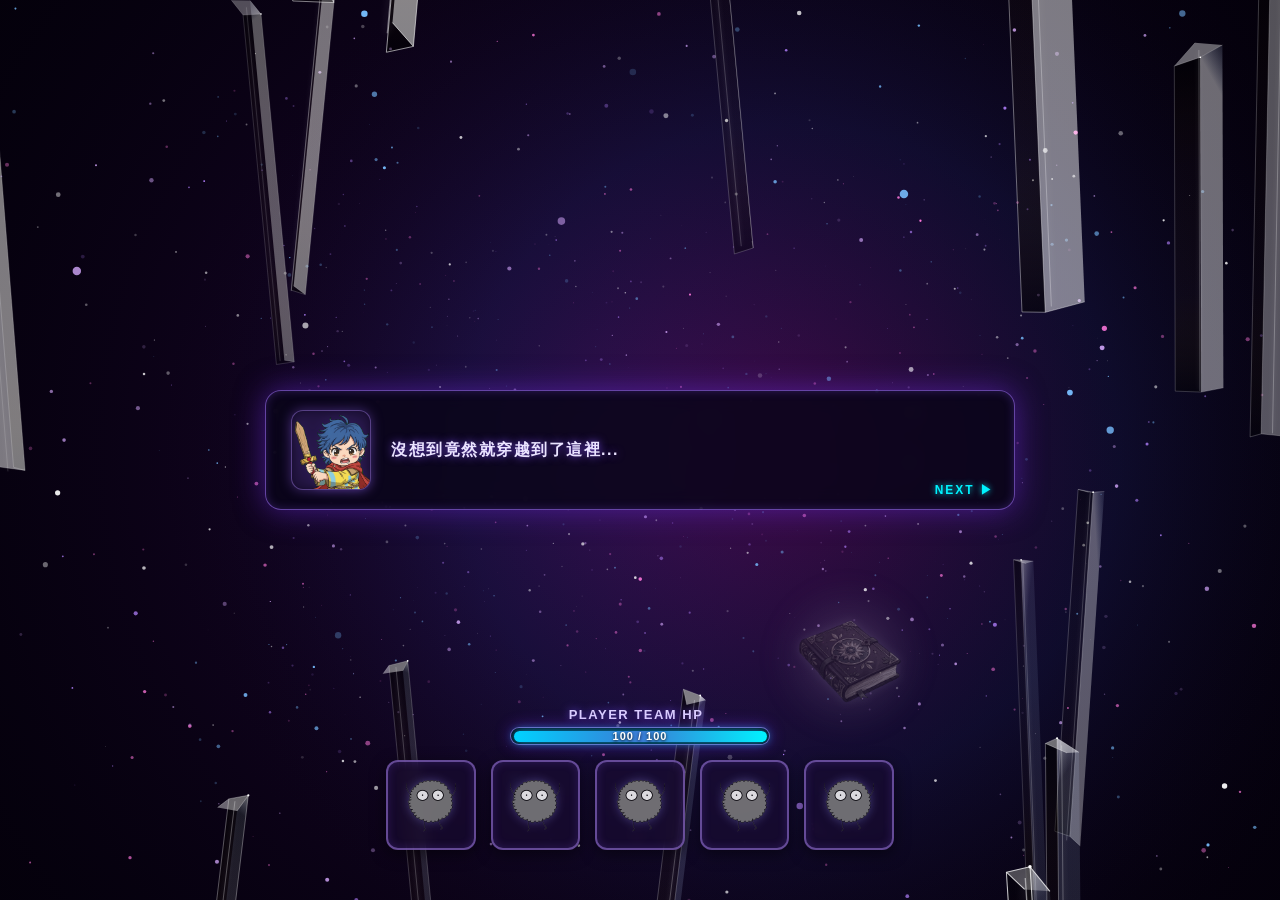
==== commit 48f91a50: "Update 1-2.html" ====
--- a/1-2.html
+++ b/1-2.html
@@ -3,140 +3,11 @@
 <head>
   <meta charset="UTF-8">
   <meta name="viewport" content="width=device-width, initial-scale=1.0">
-  <title>數學 RPG - 關卡 1-2</title>
-  <link rel="stylesheet" href="/static/css/1-2.css">
-  <style>
-    /* ==========================================
-       Boss 虛空凝視者專屬：全新邪惡煙霧繚繞特效 (.boss-evil-smoke-aura)
-       ========================================== */
-    .boss-evil-smoke-aura {
-      animation: bossEvilFloat 3.5s ease-in-out infinite alternate !important;
-      filter: drop-shadow(0 0 20px rgba(160, 0, 255, 0.9)) drop-shadow(0 0 40px rgba(90, 0, 180, 0.7)) !important;
-    }
-
-    /* 結合背景邪惡紫色煙霧與動態光暈擴散 */
-    .boss-img-wrapper.boss-smoke-container {
-      position: relative;
-    }
-
-    .boss-img-wrapper.boss-smoke-container::before {
-      content: '';
-      position: absolute;
-      bottom: -15px;
-      left: 50%;
-      transform: translateX(-50%);
-      width: 130%;
-      height: 130%;
-      background: radial-gradient(circle, rgba(140, 0, 255, 0.65) 0%, rgba(80, 0, 160, 0.35) 45%, transparent 75%);
-      border-radius: 50%;
-      z-index: -1;
-      filter: blur(16px);
-      animation: bossEvilSmokeRise 2.8s ease-in-out infinite alternate;
-      pointer-events: none;
-    }
-
-    @keyframes bossEvilSmokeRise {
-      0% { transform: translateX(-50%) translateY(5px) scale(0.9); opacity: 0.6; filter: blur(12px); }
-      100% { transform: translateX(-50%) translateY(-20px) scale(1.3); opacity: 1; filter: blur(22px); }
-    }
-
-    @keyframes bossEvilFloat {
-      0% { transform: translateY(0px); }
-      100% { transform: translateY(-25px); }
-    }
-
-    /* 長按說明訊息框的彈窗遮罩樣式 */
-    #boss-info-modal {
-      position: fixed;
-      top: 0;
-      left: 0;
-      width: 100%;
-      height: 100%;
-      background: rgba(3, 0, 10, 0.8);
-      backdrop-filter: blur(5px);
-      display: flex;
-      align-items: center;
-      justify-content: center;
-      z-index: 500;
-      opacity: 0;
-      pointer-events: none;
-      transition: opacity 0.25s ease;
-    }
-
-    #boss-info-modal.active {
-      opacity: 1;
-      pointer-events: auto;
-    }
-
-    .boss-info-panel {
-      background: rgba(20, 8, 45, 0.95);
-      border: 2px solid rgba(180, 50, 255, 0.8);
-      border-radius: 16px;
-      padding: 30px 40px;
-      width: 450px;
-      max-width: 85vw;
-      text-align: center;
-      box-shadow: 0 0 35px rgba(150, 0, 255, 0.6);
-    }
-
-    .boss-info-title {
-      color: #ff33cc;
-      font-size: 18px;
-      font-weight: 700;
-      letter-spacing: 2px;
-      margin-bottom: 15px;
-      text-shadow: 0 0 10px rgba(255, 50, 200, 0.8);
-    }
-
-    .boss-info-desc {
-      color: #eae3ff;
-      font-size: 15px;
-      line-height: 1.6;
-      letter-spacing: 1px;
-      margin-bottom: 25px;
-      text-shadow: 0 0 6px rgba(130, 80, 255, 0.8);
-    }
-
-    .boss-info-close-btn {
-      background: linear-gradient(135deg, #7b2cbf, #9d4edd);
-      border: 1px solid rgba(210, 160, 255, 0.8);
-      border-radius: 8px;
-      padding: 8px 25px;
-      color: #ffffff;
-      font-size: 14px;
-      font-weight: 700;
-      cursor: pointer;
-      box-shadow: 0 4px 12px rgba(120, 50, 255, 0.5);
-      transition: all 0.2s ease;
-    }
-
-    .boss-info-close-btn:hover {
-      background: linear-gradient(135deg, #9d4edd, #c77dff);
-      box-shadow: 0 0 15px rgba(180, 100, 255, 0.8);
-    }
-
-    /* 封印提示特效文字 */
-    .sealed-popup {
-      position: fixed;
-      top: 40%;
-      left: 50%;
-      transform: translate(-50%, -50%);
-      color: #ff3344;
-      font-size: 26px;
-      font-weight: 900;
-      text-shadow: 0 0 12px rgba(255, 0, 0, 0.9);
-      pointer-events: none;
-      z-index: 250;
-      animation: sealedFloat 1.2s ease-out forwards;
-    }
-
-    @keyframes sealedFloat {
-      0% { transform: translate(-50%, 0) scale(0.8); opacity: 1; }
-      100% { transform: translate(-50%, -60px) scale(1.1); opacity: 0; }
-    }
-  </style>
+  <title>數學 RPG</title>
+  <link rel="stylesheet" href="/static/css/main.css">
 </head>
 <body>
+
   <!-- 全螢幕護盾圖片層 -->
   <img id="shield-image-layer" src="/static/image/shield.png" alt="護盾特效">
 
@@ -149,56 +20,99 @@
     <!-- 怪物區 -->
     <div class="monsters-arena" id="monstersArena">
       
-      <!-- 第一關容器：單隻虛空魔菌 (生命 1000, CD 3, 攻擊 50) -->
+      <!-- 第一關容器 (變異真菌血量改為 250) -->
       <div class="stage-1-container" id="stage1Container">
-        <div class="monster-unit stage-1-unit" data-index="0" data-hp="1000" data-cd="3" data-maxcd="3" data-atk="50" id="monsterUnit0">
+        <div class="monster-unit stage-1-unit" data-index="0" data-hp="250" data-cd="4" data-maxcd="4" data-atk="15" id="monsterUnit0">
+          <div class="monster-name">變異真菌</div>
+          <div class="hp-bar-container">
+            <div class="hp-bar-fill" id="monsterHp0" style="width: 100%;"></div>
+          </div>
+          <div class="monster-img-wrapper">
+            <div class="monster-cd" id="monsterCd0">CD: 4</div>
+            <img src="/static/enemies/變異真菌.png" alt="變異真菌" class="monster-img">
+          </div>
+        </div>
+
+        <div class="monster-unit stage-1-unit" data-index="1" data-hp="250" data-cd="3" data-maxcd="3" data-atk="15" id="monsterUnit1">
+          <div class="monster-name">變異真菌</div>
+          <div class="hp-bar-container">
+            <div class="hp-bar-fill" id="monsterHp1" style="width: 100%;"></div>
+          </div>
+          <div class="monster-img-wrapper">
+            <div class="monster-cd" id="monsterCd1">CD: 3</div>
+            <img src="/static/enemies/變異真菌.png" alt="變異真菌" class="monster-img">
+          </div>
+        </div>
+      </div>
+
+      <!-- 第二關容器 (變異真菌血量改為 250) -->
+      <div class="stage-2-container" id="stage2Container">
+        <div class="monster-unit stage-2-unit" data-index="2" data-hp="250" data-cd="3" data-maxcd="3" data-atk="15" id="monsterUnit2">
+          <div class="monster-name">變異真菌</div>
+          <div class="hp-bar-container">
+            <div class="hp-bar-fill" id="monsterHp2" style="width: 100%;"></div>
+          </div>
+          <div class="monster-img-wrapper">
+            <div class="monster-cd" id="monsterCd2">CD: 3</div>
+            <img src="/static/enemies/變異真菌.png" alt="變異真菌" class="monster-img">
+          </div>
+        </div>
+
+        <div class="monster-unit stage-2-unit" data-index="3" data-hp="250" data-cd="4" data-maxcd="4" data-atk="15" id="monsterUnit3">
+          <div class="monster-name">變異真菌</div>
+          <div class="hp-bar-container">
+            <div class="hp-bar-fill" id="monsterHp3" style="width: 100%;"></div>
+          </div>
+          <div class="monster-img-wrapper">
+            <div class="monster-cd" id="monsterCd3">CD: 4</div>
+            <img src="/static/enemies/變異真菌.png" alt="變異真菌" class="monster-img">
+          </div>
+        </div>
+
+        <div class="monster-unit stage-2-unit" data-index="4" data-hp="250" data-cd="3" data-maxcd="3" data-atk="15" id="monsterUnit4">
+          <div class="monster-name">變異真菌</div>
+          <div class="hp-bar-container">
+            <div class="hp-bar-fill" id="monsterHp4" style="width: 100%;"></div>
+          </div>
+          <div class="monster-img-wrapper">
+            <div class="monster-cd" id="monsterCd4">CD: 3</div>
+            <img src="/static/enemies/變異真菌.png" alt="變異真菌" class="monster-img">
+          </div>
+        </div>
+      </div>
+
+      <!-- 第三關容器 (變異真菌血量改為 250，虛空魔菌 CD 改為 3) -->
+      <div class="stage-3-container" id="stage3Container">
+        <div class="monster-unit stage-3-unit" data-index="5" data-hp="250" data-cd="2" data-maxcd="2" data-atk="15" id="monsterUnit5">
+          <div class="monster-name">變異真菌</div>
+          <div class="hp-bar-container">
+            <div class="hp-bar-fill" id="monsterHp5" style="width: 100%;"></div>
+          </div>
+          <div class="monster-img-wrapper">
+            <div class="monster-cd" id="monsterCd5">CD: 2</div>
+            <img src="/static/enemies/變異真菌.png" alt="變異真菌" class="monster-img">
+          </div>
+        </div>
+
+        <div class="monster-unit stage-3-unit" data-index="6" data-hp="1000" data-cd="3" data-maxcd="3" data-atk="50" id="monsterUnit6">
           <div class="monster-name" style="color: #ff33cc;">虛空魔菌</div>
           <div class="hp-bar-container">
-            <div class="hp-bar-fill" id="monsterHp0" style="width: 100%; background: linear-gradient(90deg, #b5179e, #f72585);"></div>
+            <div class="hp-bar-fill" id="monsterHp6" style="width: 100%; background: linear-gradient(90deg, #b5179e, #f72585);"></div>
+          </div>
+          <div class="boss-img-wrapper">
+            <div class="monster-cd" id="monsterCd6">CD: 3</div>
+            <img src="/static/enemies/虛空魔菌.png" alt="虛空魔菌" class="monster-img boss-aura">
+          </div>
+        </div>
+
+        <div class="monster-unit stage-3-unit" data-index="7" data-hp="250" data-cd="2" data-maxcd="2" data-atk="15" id="monsterUnit7">
+          <div class="monster-name">變異真菌</div>
+          <div class="hp-bar-container">
+            <div class="hp-bar-fill" id="monsterHp7" style="width: 100%;"></div>
           </div>
           <div class="monster-img-wrapper">
-            <div class="monster-cd" id="monsterCd0">CD: 3</div>
-            <img src="/static/enemies/虛空魔菌.png" alt="虛空魔菌" class="monster-img boss-aura">
-          </div>
-        </div>
-      </div>
-
-      <!-- 第二關容器：兩隻虛空魔菌 (左: CD 4, 血 1000, 攻 50 / 右: CD 3, 血 1000, 攻 50) -->
-      <div class="stage-2-container" id="stage2Container" style="display: none; justify-content: space-around;">
-        <div class="monster-unit stage-2-unit" data-index="1" data-hp="1000" data-cd="4" data-maxcd="4" data-atk="50" id="monsterUnit1">
-          <div class="monster-name" style="color: #ff33cc;">虛空魔菌</div>
-          <div class="hp-bar-container">
-            <div class="hp-bar-fill" id="monsterHp1" style="width: 100%; background: linear-gradient(90deg, #b5179e, #f72585);"></div>
-          </div>
-          <div class="boss-img-wrapper" style="width: 220px; height: 220px;">
-            <div class="monster-cd" id="monsterCd1">CD: 4</div>
-            <img src="/static/enemies/虛空魔菌.png" alt="虛空魔菌" class="monster-img boss-aura" style="width: 350px; height: 350px;">
-          </div>
-        </div>
-
-        <div class="monster-unit stage-2-unit" data-index="2" data-hp="1000" data-cd="3" data-maxcd="3" data-atk="50" id="monsterUnit2">
-          <div class="monster-name" style="color: #ff33cc;">虛空魔菌</div>
-          <div class="hp-bar-container">
-            <div class="hp-bar-fill" id="monsterHp2" style="width: 100%; background: linear-gradient(90deg, #b5179e, #f72585);"></div>
-          </div>
-          <div class="boss-img-wrapper" style="width: 220px; height: 220px;">
-            <div class="monster-cd" id="monsterCd2">CD: 3</div>
-            <img src="/static/enemies/虛空魔菌.png" alt="虛空魔菌" class="monster-img boss-aura" style="width: 350px; height: 350px;">
-          </div>
-        </div>
-      </div>
-
-      <!-- 第三關容器：虛空凝視者 (生命 3000, CD 4, 攻擊 80) -->
-      <div class="stage-3-container" id="stage3Container" style="display: none; justify-content: center;">
-        <div class="monster-unit stage-3-unit" data-index="3" data-hp="3000" data-cd="4" data-maxcd="4" data-atk="80" id="monsterUnit3">
-          <div class="monster-name" style="color: #00ffff; font-size: 18px;">虛空凝視者</div>
-          <div class="hp-bar-container">
-            <div class="hp-bar-fill" id="monsterHp3" style="width: 100%; background: linear-gradient(90deg, #00f2fe, #4facfe);"></div>
-          </div>
-          <!-- 這裡替換成專屬的 boss-smoke-container 類別，並將原本的 boss-aura 換成 boss-evil-smoke-aura -->
-          <div class="boss-img-wrapper boss-smoke-container" id="bossImgWrapper" style="width: 320px; height: 320px;">
-            <div class="monster-cd" id="monsterCd3">CD: 4</div>
-            <img src="/static/enemies/虛空凝視者.png" alt="虛空凝視者" class="monster-img boss-evil-smoke-aura" style="width: 550px; height: 550px;">
+            <div class="monster-cd" id="monsterCd7">CD: 2</div>
+            <img src="/static/enemies/變異真菌.png" alt="變異真菌" class="monster-img">
           </div>
         </div>
       </div>
@@ -211,7 +125,7 @@
         <div class="player-hp-label">PLAYER TEAM HP <span id="shieldLabel" style="color:#00ffff; font-size:11px; margin-left:8px;"></span></div>
         <div class="player-hp-container">
           <div class="player-hp-fill" id="playerHpFill" style="width: 100%;"></div>
-          <div class="player-hp-text" id="playerHpText">250 / 250</div>
+          <div class="player-hp-text" id="playerHpText">100 / 100</div>
         </div>
       </div>
 
@@ -233,15 +147,6 @@
       </div>
     </div>
 
-  </div>
-
-  <!-- Boss 資訊說明彈窗層 (長按觸發) -->
-  <div id="boss-info-modal">
-    <div class="boss-info-panel">
-      <div class="boss-info-title">虛空凝視者</div>
-      <div class="boss-info-desc">擁有邪惡魔眼的怪物，會封印玩家所有數值≤10的行動</div>
-      <button class="boss-info-close-btn" id="bossInfoCloseBtn">知道了</button>
-    </div>
   </div>
 
   <!-- 行動選單彈窗層 -->
@@ -274,7 +179,7 @@
   <!-- 劇情橫幅對話框 -->
   <div id="story-banner">
     <img src="/static/image/role.png" alt="角色" class="story-role-img">
-    <div class="story-text" id="storyText">想不到虛空魔菌的生命力這麼頑強...</div>
+    <div class="story-text" id="storyText">沒想到竟然就穿越到了這裡...</div>
     <div class="story-next-hint">NEXT ▶</div>
   </div>
 
@@ -305,35 +210,25 @@
     const battleIntroOverlay = document.getElementById('battle-intro-overlay');
     const battleIntroText = document.getElementById('battleIntroText');
 
-    // Boss 長按彈窗相關變數
-    const bossImgWrapper = document.getElementById('bossImgWrapper');
-    const bossInfoModal = document.getElementById('boss-info-modal');
-    const bossInfoCloseBtn = document.getElementById('bossInfoCloseBtn');
-    let pressTimer = null;
-
     let selectedValue = null;
     let targetedMonsterIndex = null;
     let isAttacking = false;
     let currentActionType = 'attack';
 
-    let playerHp = 250;
-    const maxPlayerHp = 250;
+    let playerHp = 100;
+    const maxPlayerHp = 100;
     let currentShield = 0;
 
     let storyStage = 0;
     const storyDialogues = [
-      "想不到虛空魔菌的生命力這麼頑強...",
-      "這次一定要確實消滅他！"
+      "沒想到竟然就穿越到了這裡...",
+      "這個破碎的世界...",
+      "有東西在靠近！要上囉，挑戰者"
     ];
 
-    const stage2Dialogues = [
-      "難道說...他還有同夥？"
-    ];
-
     const finalStageDialogues = [
-      "相傳蘑菇星住著一頭獨眼怪物，沒有相關記載",
-      "至今遇見他的人無一倖免於難",
-      "由你來消滅他，拜託了！挑戰者"
+      "感受到了一股不祥的氣息...要來了...",
+      "是操控這些真菌的怪物...阻止他！挑戰者"
     ];
 
     function initStory() {
@@ -341,77 +236,41 @@
     }
     window.addEventListener('DOMContentLoaded', initStory);
 
-    // ==========================================
-    // Boss 長按顯示/隱藏機制
-    // ==========================================
-    function startBossPressTimer(e) {
-      if (storyStage !== 15) return; // 僅在第三關 Boss 階段生效
-      pressTimer = setTimeout(() => {
-        bossInfoModal.classList.add('active');
-      }, 600); // 長按 0.6 秒觸發
-    }
-
-    function clearBossPressTimer() {
-      if (pressTimer) {
-        clearTimeout(pressTimer);
-        pressTimer = null;
-      }
-    }
-
-    if (bossImgWrapper) {
-      bossImgWrapper.addEventListener('mousedown', startBossPressTimer);
-      bossImgWrapper.addEventListener('mouseup', clearBossPressTimer);
-      bossImgWrapper.addEventListener('mouseleave', clearBossPressTimer);
-
-      bossImgWrapper.addEventListener('touchstart', startBossPressTimer);
-      bossImgWrapper.addEventListener('touchend', clearBossPressTimer);
-    }
-
-    bossInfoCloseBtn.addEventListener('click', (e) => {
-      e.stopPropagation();
-      bossInfoModal.classList.remove('active');
-    });
-
-    bossInfoModal.addEventListener('click', (e) => {
-      if (e.target === bossInfoModal) {
-        bossInfoModal.classList.remove('active');
-      }
-    });
-
     function handleStoryAdvance(e) {
-      if (mathModalOverlay.classList.contains('active') || modalOverlay.classList.contains('active') || bossInfoModal.classList.contains('active')) return;
-
+      // 【優化】若過場動畫正在播放、或彈窗開啟中，直接忽略點擊，防止狂點導致畫面錯亂
+      if (battleIntroOverlay.style.display === 'flex' || mathModalOverlay.classList.contains('active') || modalOverlay.classList.contains('active')) return;
+
+      // 遊戲失敗狀態下的點擊：返回地圖
       if (storyStage === 999) {
         window.location.href = 'index.html';
         return;
       }
 
-      if (storyStage === 20) {
+      // 遊戲通關狀態下的點擊：返回地圖
+      if (storyStage === 13) {
         window.location.href = 'index.html';
         return;
       }
 
-      if (storyStage === 0) {
+      if (storyStage === 0 || storyStage === 1 || storyStage === 2) {
         storyStage++;
-        storyText.textContent = storyDialogues[storyStage];
-      } else if (storyStage === 1) {
-        storyBanner.classList.remove('active');
-        playBattleIntroAnimation("BATTLE 01/03", 1);
-      } else if (storyStage === 2) {
+        if (storyStage < 3) {
+          storyText.textContent = storyDialogues[storyStage];
+        } else {
+          storyBanner.classList.remove('active');
+          playBattleIntroAnimation("BATTLE 01/03", 1);
+        }
+      } else if (storyStage === 4) {
         storyBanner.classList.remove('active');
         skillBookBtn.classList.remove('disabled');
-        storyStage = 3; 
-      } else if (storyStage === 5) {
+        storyStage = 5; 
+      } else if (storyStage === 6) {
         storyBanner.classList.remove('active');
         playBattleIntroAnimation("BATTLE 02/03", 2);
-      } else if (storyStage === 7) {
-        storyBanner.classList.remove('active');
-        skillBookBtn.classList.remove('disabled');
-        storyStage = 8;
-      } else if (storyStage >= 10 && storyStage <= 11) {
-        storyStage++;
-        storyText.textContent = finalStageDialogues[storyStage - 10];
-      } else if (storyStage === 12) {
+      } else if (storyStage === 9) {
+        storyText.textContent = finalStageDialogues[1];
+        storyStage = 10;
+      } else if (storyStage === 10) {
         storyBanner.classList.remove('active');
         playBattleIntroAnimation("BATTLE 03/03", 3);
       }
@@ -434,58 +293,70 @@
 
         if (stageNum === 1) {
           document.getElementById('monsterUnit0').classList.add('visible');
+          setTimeout(() => {
+            document.getElementById('monsterUnit1').classList.add('visible');
+          }, 400);
 
           setTimeout(() => {
             storyText.textContent = "點擊右下角的魔法書，它將賦予你力量！";
             storyBanner.classList.add('active');
-            storyStage = 2;
+            storyStage = 4;
           }, 1000);
         } else if (stageNum === 2) {
           document.getElementById('stage1Container').style.display = 'none';
           document.getElementById('stage2Container').style.display = 'flex';
 
           setTimeout(() => {
-            document.getElementById('monsterUnit1').classList.add('visible');
             document.getElementById('monsterUnit2').classList.add('visible');
-            skillBookBtn.classList.remove('disabled');
-            storyStage = 8;
-          }, 400);
+            setTimeout(() => {
+              document.getElementById('monsterUnit3').classList.add('visible');
+              setTimeout(() => {
+                document.getElementById('monsterUnit4').classList.add('visible');
+                skillBookBtn.classList.remove('disabled');
+                storyStage = 8;
+              }, 400);
+            }, 400);
+          }, 100);
         } else if (stageNum === 3) {
           document.getElementById('stage2Container').style.display = 'none';
           document.getElementById('stage3Container').style.display = 'flex';
 
           setTimeout(() => {
-            document.getElementById('monsterUnit3').classList.add('visible');
-            skillBookBtn.classList.remove('disabled');
-            storyStage = 15;
-          }, 400);
+            document.getElementById('monsterUnit5').classList.add('visible');
+            setTimeout(() => {
+              document.getElementById('monsterUnit6').classList.add('visible');
+              setTimeout(() => {
+                document.getElementById('monsterUnit7').classList.add('visible');
+                skillBookBtn.classList.remove('disabled');
+                storyStage = 12;
+              }, 400);
+            }, 400);
+          }, 100);
         }
 
       }, 2000);
     }
 
     // ==========================================
-    // 自動隨機生成數學題目的核心函式 (加、減、乘，無除法)
+    // 自動隨機生成數學題目的核心函式 (範圍已改為 -30 ~ 30)
     // ==========================================
     function getRandomInt(min, max) {
       return Math.floor(Math.random() * (max - min + 1)) + min;
     }
 
-    function formatNum(num) {
-      return num < 0 ? `(${num})` : `${num}`;
-    }
-
-    function generateAdditionSubtractionProblem(targetValue) {
-      let n1 = getRandomInt(-20, 20);
-      let n2 = getRandomInt(-20, 20);
-      let n3 = getRandomInt(-20, 20);
-      let n4 = getRandomInt(-20, 20);
+    function generateRandomMathProblem(targetValue) {
+      let n1 = getRandomInt(-30, 30);
+      let n2 = getRandomInt(-30, 30);
+      let n3 = getRandomInt(-30, 30);
+      let n4 = getRandomInt(-30, 30);
 
       let ops = ['+', '-'];
       let op1 = ops[Math.floor(Math.random() * ops.length)];
       let op2 = ops[Math.floor(Math.random() * ops.length)];
       let op3 = ops[Math.floor(Math.random() * ops.length)];
 
+      let formatNum = (num) => num < 0 ? `(${num})` : `${num}`;
+      
       let qStr = `${formatNum(n1)} ${op1} ${formatNum(n2)} ${op2} ${formatNum(n3)} ${op3} ${formatNum(n4)}`;
       
       let val1 = op1 === '+' ? (n1 + n2) : (n1 - n2);
@@ -498,78 +369,28 @@
         let diff = targetValue - finalVal;
         let adjustedN4 = op3 === '+' ? (n4 + diff) : (n4 - diff);
         
-        if (adjustedN4 >= -20 && adjustedN4 <= 20) {
-          return `${formatNum(n1)} ${op1} ${formatNum(n2)} ${op2} ${formatNum(n3)} ${op3} ${formatNum(adjustedN4)}`;
+        if (adjustedN4 >= -30 && adjustedN4 <= 30) {
+          qStr = `${formatNum(n1)} ${op1} ${formatNum(n2)} ${op2} ${formatNum(n3)} ${op3} ${formatNum(adjustedN4)}`;
+          return qStr;
         } else {
-          return generateAdditionSubtractionProblem(targetValue);
-        }
-      }
-    }
-
-    function generateMixedArithmeticProblem(targetValue) {
-      let allOps = ['+', '-', '*'];
-      
-      for (let attempt = 0; attempt < 500; attempt++) {
-        let nums = [
-          getRandomInt(-20, 20),
-          getRandomInt(-20, 20),
-          getRandomInt(-20, 20),
-          getRandomInt(-20, 20)
-        ];
-
-        let ops = [
-          allOps[Math.floor(Math.random() * allOps.length)],
-          allOps[Math.floor(Math.random() * allOps.length)],
-          allOps[Math.floor(Math.random() * allOps.length)]
-        ];
-
-        let values = [...nums];
-        let operators = [...ops];
-
-        for (let i = 0; i < operators.length; ) {
-          if (operators[i] === '*') {
-            let res = values[i] * values[i + 1];
-            values.splice(i, 2, res);
-            operators.splice(i, 1);
-          } else {
-            i++;
-          }
-        }
-
-        while (operators.length > 0) {
-          let res = operators[0] === '+' ? (values[0] + values[1]) : (values[0] - values[1]);
-          values.splice(0, 2, res);
-          operators.splice(0, 1);
-        }
-
-        if (values[0] === targetValue) {
-          let displayOps = ops.map(op => op === '*' ? '×' : op);
-          return `${formatNum(nums[0])} ${displayOps[0]} ${formatNum(nums[1])} ${displayOps[1]} ${formatNum(nums[2])} ${displayOps[2]} ${formatNum(nums[3])}`;
-        }
-      }
-
-      return generateAdditionSubtractionProblem(targetValue);
-    }
-
-    function generateMathProblem(targetValue) {
-      return Math.random() < 0.5 
-        ? generateMixedArithmeticProblem(targetValue)
-        : generateAdditionSubtractionProblem(targetValue);
+          return generateRandomMathProblem(targetValue);
+        }
+      }
     }
 
     function generateDynamicQuestions() {
       let targets = [
         getRandomInt(1, 10),
         getRandomInt(1, 10),
-        getRandomInt(20, 40),
-        getRandomInt(20, 40)
+        getRandomInt(11, 30),
+        getRandomInt(11, 30)
       ];
 
       targets.sort(() => 0.5 - Math.random());
 
       let questionsList = [];
       targets.forEach(val => {
-        let q = generateMathProblem(val);
+        let q = generateRandomMathProblem(val);
         questionsList.push({
           question: q,
           value: val
@@ -580,8 +401,9 @@
     }
 
     skillBookBtn.addEventListener('click', (e) => {
-      if ((storyStage !== 3 && storyStage !== 8 && storyStage !== 15) || isAttacking) return;
-      e.stopPropagation();
+      e.stopPropagation(); // 【優化】阻止點擊事件穿透到底部全域畫面
+      // 【優化】若魔法書處於 disabled 狀態（尚未解鎖），直接阻擋，不允許任何互動
+      if (skillBookBtn.classList.contains('disabled') || isAttacking) return;
 
       if (playerHp >= maxPlayerHp) {
         healActionCard.classList.add('disabled');
@@ -657,23 +479,9 @@
       mathModalOverlay.classList.add('active');
     }
 
-    // ==========================================
-    // 確認按鈕與 Boss 封印能力判定 (數值 <= 10 封印)
-    // ==========================================
     mathConfirmBtn.addEventListener('click', (e) => {
       e.stopPropagation();
       mathModalOverlay.classList.remove('active');
-
-      if (storyStage === 15 && selectedValue <= 10) {
-        const sealedPopup = document.createElement('div');
-        sealedPopup.className = 'sealed-popup';
-        sealedPopup.textContent = '⚠️ 數值 ≤ 10，遭到虛空凝視者封印！';
-        document.body.appendChild(sealedPopup);
-        setTimeout(() => sealedPopup.remove(), 1200);
-
-        processMonsterTurnAfterAction();
-        return;
-      }
 
       if (currentActionType === 'attack') {
         executePlayerAttack(selectedValue);
@@ -695,16 +503,15 @@
       }
     });
 
-    const monsterUnitsArr = document.querySelectorAll('.monster-unit');
-    monsterUnitsArr.forEach(unit => {
+    monsterUnits.forEach(unit => {
       unit.addEventListener('click', (e) => {
         e.stopPropagation();
-        if (storyStage !== 3 && storyStage !== 8 && storyStage !== 15) return;
+        if (storyStage !== 5 && storyStage !== 8 && storyStage !== 12) return;
         const index = parseInt(unit.dataset.index);
         const hp = parseInt(unit.dataset.hp);
         if (hp <= 0) return;
 
-        monsterUnitsArr.forEach(u => {
+        monsterUnits.forEach(u => {
           const reticle = u.querySelector('.target-reticle');
           if (reticle) reticle.remove();
         });
@@ -729,14 +536,14 @@
       let currentSlotIndex = 0;
 
       function triggerNextSlotAttack() {
-        const currentActiveUnits = storyStage === 3 
+        const currentActiveUnits = storyStage === 5 
           ? Array.from(document.querySelectorAll('.stage-1-unit'))
           : (storyStage === 8 ? Array.from(document.querySelectorAll('.stage-2-unit')) : Array.from(document.querySelectorAll('.stage-3-unit')));
 
         const activeMonsters = currentActiveUnits.filter(u => parseInt(u.dataset.hp) > 0);
 
         if (currentSlotIndex >= slots.length || activeMonsters.length === 0) {
-          document.querySelectorAll('.monster-unit').forEach(unit => {
+          monsterUnits.forEach(unit => {
             if (parseInt(unit.dataset.hp) <= 0 && !unit.classList.contains('disintegrating')) {
               unit.classList.add('disintegrating');
               unit.style.pointerEvents = 'none';
@@ -798,9 +605,7 @@
           currentHp = Math.max(0, currentHp - attackValue);
           targetUnit.dataset.hp = currentHp;
 
-          let maxHp = 1000;
-          if (targetUnit.dataset.index === "3") maxHp = 3000;
-
+          const maxHp = targetUnit.dataset.index === "6" ? 1000 : 250;
           const hpPercent = (currentHp / maxHp) * 100;
           const monsterIndex = targetUnit.dataset.index;
           document.getElementById(`monsterHp${monsterIndex}`).style.width = `${hpPercent}%`;
@@ -815,12 +620,12 @@
     }
 
     function checkStageClear() {
-      if (storyStage === 3) {
+      if (storyStage === 5) {
         const stage1Alive = Array.from(document.querySelectorAll('.stage-1-unit')).some(u => parseInt(u.dataset.hp) > 0);
         if (!stage1Alive) {
-          storyText.textContent = stage2Dialogues[0];
+          storyText.textContent = "偵測到更多生命體反應，不可掉以輕心！";
           storyBanner.classList.add('active');
-          storyStage = 5; 
+          storyStage = 6; 
           isAttacking = false;
           return;
         }
@@ -829,16 +634,16 @@
         if (!stage2Alive) {
           storyText.textContent = finalStageDialogues[0];
           storyBanner.classList.add('active');
-          storyStage = 10; 
+          storyStage = 9; 
           isAttacking = false;
           return;
         }
-      } else if (storyStage === 15) {
+      } else if (storyStage === 12) {
         const stage3Alive = Array.from(document.querySelectorAll('.stage-3-unit')).some(u => parseInt(u.dataset.hp) > 0);
         if (!stage3Alive) {
-          storyText.textContent = "太驚人了！你成功擊敗了遠古頭目，解鎖了通往其他星系的航道！";
+          storyText.textContent = "太驚人了！你成功擊敗了虛空魔菌，拯救了這個破碎世界！";
           storyBanner.classList.add('active');
-          storyStage = 20;
+          storyStage = 13;
           isAttacking = false;
           return;
         }
@@ -848,7 +653,7 @@
     }
 
     function processMonsterTurnAfterAction() {
-      const currentActiveUnits = storyStage === 3 
+      const currentActiveUnits = storyStage === 5 
         ? Array.from(document.querySelectorAll('.stage-1-unit'))
         : (storyStage === 8 ? Array.from(document.querySelectorAll('.stage-2-unit')) : Array.from(document.querySelectorAll('.stage-3-unit')));
 
@@ -949,7 +754,7 @@
 
       if (playerHp <= 0) {
         setTimeout(() => {
-          storyText.textContent = "挑戰失敗！你的隊伍在虛空中被徹底吞噬... 點擊此處返回地圖。";
+          storyText.textContent = "挑戰失敗！你的隊伍被異空間的真菌吞噬了... 點擊此處返回地圖。";
           storyBanner.classList.add('active');
           storyStage = 999;
           skillBookBtn.classList.add('disabled');
@@ -968,5 +773,6 @@
       }
     }
   </script>
+
 </body>
-</html>+</html>
--- a/static/css/main.css
+++ b/static/css/main.css
@@ -0,0 +1,947 @@
+* {
+    margin: 0;
+    padding: 0;
+    box-sizing: border-box;
+    user-select: none;
+    -webkit-tap-highlight-color: transparent;
+}
+
+body, html {
+    width: 100%;
+    height: 100%;
+    overflow: hidden;
+    font-family: 'Segoe UI', Tahoma, Geneva, Verdana, sans-serif;
+}
+
+/* 背景嵌入層 */
+#bg-frame {
+    position: fixed;
+    top: 0;
+    left: 0;
+    width: 100%;
+    height: 100%;
+    border: none;
+    z-index: -1;
+    pointer-events: none;
+}
+
+/* 遊戲主介面容器 */
+.game-container {
+    position: relative;
+    width: 100%;
+    height: 100%;
+    display: flex;
+    flex-direction: column;
+    justify-content: space-between;
+    align-items: center;
+    padding: 35px 20px;
+    z-index: 10;
+}
+
+/* ==========================================
+    1. 上方怪物區域
+    ========================================== */
+.monsters-arena {
+    display: flex;
+    gap: 120px;
+    align-items: center;
+    justify-content: center;
+    margin-top: 5vh;
+}
+
+.monster-unit {
+    display: flex;
+    flex-direction: column;
+    align-items: center;
+    animation: monsterFloat 4s ease-in-out infinite alternate;
+}
+
+.monster-unit:nth-child(2) {
+    animation-delay: -2s;
+}
+
+@keyframes monsterFloat {
+    0% { transform: translateY(0px); }
+    100% { transform: translateY(-30px); }
+}
+
+.monster-name {
+    color: #e2d1ff;
+    font-size: 16px;
+    font-weight: 700;
+    letter-spacing: 2px;
+    margin-bottom: 8px;
+    text-shadow: 0 0 10px rgba(130, 80, 255, 0.8);
+}
+
+.hp-bar-container {
+    width: 150px;
+    height: 14px;
+    background: rgba(10, 5, 25, 0.85);
+    border: 1.5px solid rgba(160, 110, 255, 0.6);
+    border-radius: 7px;
+    padding: 2px;
+    margin-bottom: 60px;
+    box-shadow: 0 0 12px rgba(100, 40, 200, 0.4), inset 0 0 4px rgba(0, 0, 0, 0.8);
+}
+
+.hp-bar-fill {
+    width: 100%;
+    height: 100%;
+    background: linear-gradient(90deg, #ff3366, #ff6699);
+    border-radius: 4px;
+    box-shadow: 0 0 8px rgba(255, 50, 100, 0.8);
+    transition: width 0.3s ease;
+}
+
+.monster-img-wrapper {
+    position: relative;
+    width: 130px;
+    height: 130px;
+    display: flex;
+    align-items: center;
+    justify-content: center;
+}
+
+.monster-img-wrapper::after {
+    content: '';
+    position: absolute;
+    width: 110px;
+    height: 110px;
+    background: radial-gradient(circle, rgba(0, 180, 255, 0.65) 0%, rgba(0, 80, 220, 0.25) 50%, transparent 75%);
+    border-radius: 50%;
+    z-index: -1;
+    filter: blur(8px);
+    animation: eerieBluePulse 3s ease-in-out infinite alternate;
+}
+
+@keyframes eerieBluePulse {
+    0% { transform: scale(0.9); opacity: 0.75; filter: blur(6px); }
+    100% { transform: scale(1.2); opacity: 1; filter: blur(12px); }
+}
+
+.monster-img {
+    width: 300px;
+    height: 300px;
+    object-fit: contain;
+    filter: drop-shadow(0 0 8px rgba(0, 160, 255, 0.6));
+}
+
+
+/* ==========================================
+    2. 下方玩家隊伍區域
+    ========================================== */
+.player-section {
+    display: flex;
+    flex-direction: column;
+    align-items: center;
+    margin-bottom: 15px;
+}
+
+.player-hp-wrapper {
+    display: flex;
+    flex-direction: column;
+    align-items: center;
+    margin-bottom: 15px;
+}
+
+.player-hp-label {
+    color: #dcd0ff;
+    font-size: 13px;
+    font-weight: 600;
+    letter-spacing: 1.5px;
+    margin-bottom: 5px;
+    text-shadow: 0 0 8px rgba(120, 80, 255, 0.8);
+}
+
+.player-hp-container {
+    position: relative;
+    width: 260px;
+    height: 18px;
+    background: rgba(12, 6, 30, 0.9);
+    border: 1.5px solid rgba(175, 130, 255, 0.7);
+    border-radius: 9px;
+    padding: 2.5px;
+    box-shadow: 0 0 16px rgba(120, 50, 255, 0.45), inset 0 0 6px rgba(0, 0, 0, 0.9);
+}
+
+.player-hp-fill {
+    width: 100%;
+    height: 100%;
+    background: linear-gradient(90deg, #00d2ff, #3a7bd5, #00f2fe);
+    border-radius: 6px;
+    box-shadow: 0 0 10px rgba(0, 210, 255, 0.8);
+    transition: width 0.3s ease;
+}
+
+.player-hp-text {
+    position: absolute;
+    top: 0;
+    left: 0;
+    width: 100%;
+    height: 100%;
+    display: flex;
+    align-items: center;
+    justify-content: center;
+    color: #ffffff;
+    font-size: 11px;
+    font-weight: 700;
+    letter-spacing: 1px;
+    text-shadow: 0 1px 3px rgba(0, 0, 0, 0.9);
+}
+
+.player-slots {
+    display: flex;
+    gap: 15px;
+    align-items: center;
+    justify-content: center;
+}
+
+.player-slot {
+    width: 7vw;
+    height: auto;
+    aspect-ratio: 1/1;
+    background: rgba(25, 12, 50, 0.65);
+    border: 2px solid rgba(180, 140, 255, 0.5);
+    border-radius: 12px;
+    backdrop-filter: blur(6px);
+    display: flex;
+    align-items: center;
+    justify-content: center;
+    box-shadow: 0 4px 15px rgba(0, 0, 0, 0.5), inset 0 0 10px rgba(140, 90, 255, 0.2);
+    position: relative;
+    overflow: visible;
+}
+
+.player-slot img {
+    width: 70%;
+    height: auto;
+    object-fit: contain;
+    opacity: 0.85;
+    filter: drop-shadow(0 0 5px rgba(150, 150, 255, 0.4));
+}
+
+/* ==========================================
+    魔法書特效與 100x100 尺寸升級
+    ========================================== */
+.skill-book-container {
+    position: absolute;
+    bottom: 90px; /* 懸浮於隊員框正上方 */
+    left: 50%;
+    transform: translateX(-50%);
+    width: 200px;
+    height: 200px;
+    display: flex;
+    align-items: center;
+    justify-content: center;
+    cursor: pointer;
+    z-index: 25;
+}
+
+/* 紫色魔法煙霧 / 暈光氣息特效 */
+.skill-book-container::before {
+    content: '';
+    position: absolute;
+    width: 150px;
+    height: 150px;
+    background: radial-gradient(circle, rgba(180, 90, 255, 0.75) 0%, rgba(120, 40, 220, 0.35) 50%, transparent 75%);
+    border-radius: 50%;
+    z-index: -1;
+    filter: blur(10px);
+    animation: magicAuraPulse 2.5s ease-in-out infinite alternate;
+}
+
+@keyframes magicAuraPulse {
+    0% { transform: scale(0.85); opacity: 0.6; filter: blur(8px); }
+    100% { transform: scale(1.25); opacity: 1; filter: blur(14px); }
+}
+
+/* 向上散發的紫色魔法煙霧粒子元素 */
+.magic-smoke {
+    position: absolute;
+    bottom: 10px;
+    width: 8px;
+    height: 8px;
+    background: rgba(215, 170, 255, 0.9);
+    border-radius: 50%;
+    box-shadow: 0 0 10px rgba(200, 130, 255, 1);
+    opacity: 0;
+    pointer-events: none;
+    animation: smokeRise 2s linear infinite;
+}
+
+.magic-smoke:nth-child(1) { left: 30%; animation-delay: 0s; }
+.magic-smoke:nth-child(2) { left: 50%; animation-delay: 0.7s; width: 6px; height: 6px; }
+.magic-smoke:nth-child(3) { left: 70%; animation-delay: 1.4s; width: 10px; height: 10px; }
+
+@keyframes smokeRise {
+    0% {
+    transform: translateY(0) scale(0.6);
+    opacity: 0.9;
+    }
+    50% {
+    opacity: 0.6;
+    }
+    100% {
+    transform: translateY(-55px) scale(1.6);
+    opacity: 0;
+    filter: blur(4px);
+    }
+}
+
+/* 放大至 100x100 的魔法書圖片 */
+.skill-book-btn {
+    width: 100px;
+    height: 100px;
+    object-fit: contain;
+    filter: drop-shadow(0 0 10px rgba(190, 130, 255, 0.9));
+    transition: transform 0.25s ease, filter 0.25s ease;
+}
+
+.skill-book-container:hover .skill-book-btn {
+    transform: scale(1.12) translateY(-4px);
+    filter: drop-shadow(0 0 18px rgba(230, 180, 255, 1));
+}
+
+
+/* ==========================================
+    3. 中央互動選單彈窗層 (無邊框、無叉叉)
+    ========================================== */
+#action-modal-overlay {
+    position: fixed;
+    top: 0;
+    left: 0;
+    width: 100%;
+    height: 100%;
+    background: rgba(3, 0, 8, 0.75);
+    backdrop-filter: blur(6px);
+    display: flex;
+    align-items: center;
+    justify-content: center;
+    z-index: 100;
+    opacity: 0;
+    pointer-events: none;
+    transition: opacity 0.25s ease;
+}
+
+#action-modal-overlay.active {
+    opacity: 1;
+    pointer-events: auto;
+}
+
+/* 無邊框選單面板容器 */
+.action-menu-panel {
+    position: relative;
+    background: transparent; /* 移除外框與背景底色 */
+    display: flex;
+    gap: 30px;
+    align-items: center;
+    justify-content: center;
+    transform: scale(0.8);
+    transition: transform 0.25s cubic-bezier(0.34, 1.56, 0.64, 1);
+}
+
+#action-modal-overlay.active .action-menu-panel {
+    transform: scale(1);
+}
+
+/* 單個選項方塊 (1:1 正方形) */
+.action-card {
+    display: flex;
+    flex-direction: column;
+    align-items: center;
+    justify-content: center;
+    width: 110px;
+    height: 110px;
+    background: rgba(25, 12, 50, 0.85);
+    border: 2px solid rgba(180, 130, 255, 0.7);
+    border-radius: 18px;
+    box-shadow: 0 8px 25px rgba(0, 0, 0, 0.6), inset 0 0 12px rgba(140, 90, 255, 0.3);
+    transition: all 0.2s ease;
+    cursor: pointer;
+}
+
+.action-card:hover {
+    border-color: rgba(230, 200, 255, 1);
+    box-shadow: 0 0 22px rgba(190, 140, 255, 0.9), inset 0 0 15px rgba(180, 130, 255, 0.5);
+    transform: translateY(-5px);
+}
+
+.action-sticker {
+    font-size: 34px;
+    margin-bottom: 8px;
+    filter: drop-shadow(0 0 6px rgba(255, 255, 255, 0.7));
+}
+
+.action-label {
+    color: #e2d1ff;
+    font-size: 14px;
+    font-weight: 700;
+    letter-spacing: 1px;
+    text-shadow: 0 0 6px rgba(130, 80, 255, 0.9);
+}
+
+/* ==========================================
+    4. 遊戲畫面與技能互動樣式
+    ========================================== */
+#math-modal-overlay {
+    position: fixed;
+    top: 0;
+    left: 0;
+    width: 100%;
+    height: 100%;
+    background: transparent;
+    display: flex;
+    align-items: center;
+    justify-content: center;
+    z-index: 150;
+    opacity: 0;
+    pointer-events: none;
+    transition: opacity 0.2s ease;
+}
+
+#math-modal-overlay.active {
+    opacity: 1;
+    pointer-events: auto;
+}
+
+.math-modal-panel {
+    position: relative;
+    background: rgba(15, 8, 35, 0.75);
+    backdrop-filter: blur(8px);
+    border: 2px solid rgba(180, 130, 255, 0.7);
+    border-radius: 20px;
+    padding: 30px 40px;
+    width: 520px;
+    display: flex;
+    flex-direction: column;
+    align-items: center;
+    box-shadow: 0 0 30px rgba(100, 40, 200, 0.5), inset 0 0 15px rgba(140, 90, 255, 0.2);
+}
+
+.math-instruction {
+    color: #dcd0ff;
+    font-size: 14px;
+    font-weight: 600;
+    letter-spacing: 1px;
+    margin-bottom: 20px;
+    text-shadow: 0 0 8px rgba(120, 80, 255, 0.8);
+    text-align: center;
+}
+
+.math-options-grid {
+    display: grid;
+    grid-template-columns: repeat(2, 1fr);
+    gap: 15px;
+    width: 100%;
+    margin-bottom: 20px;
+}
+
+.math-option-card {
+    background: rgba(30, 15, 65, 0.85);
+    border: 1.5px solid rgba(160, 110, 255, 0.6);
+    border-radius: 10px;
+    padding: 15px 20px;
+    color: #e2d1ff;
+    font-size: 15px;
+    font-weight: 600;
+    text-align: center;
+    cursor: pointer;
+    transition: all 0.2s ease;
+    box-shadow: 0 4px 10px rgba(0, 0, 0, 0.4);
+}
+
+.math-option-card:hover {
+    border-color: rgba(220, 190, 255, 1);
+    background: rgba(45, 22, 95, 0.9);
+    box-shadow: 0 0 15px rgba(180, 130, 255, 0.7);
+    transform: translateY(-2px);
+}
+
+.math-confirm-btn {
+    background: linear-gradient(135deg, #7b2cbf, #9d4edd);
+    border: 1.5px solid rgba(210, 160, 255, 0.8);
+    border-radius: 10px;
+    padding: 10px 30px;
+    color: #ffffff;
+    font-size: 15px;
+    font-weight: 700;
+    letter-spacing: 2px;
+    cursor: pointer;
+    box-shadow: 0 4px 12px rgba(120, 50, 255, 0.5);
+    transition: all 0.2s ease;
+    display: none;
+}
+
+.math-confirm-btn:hover {
+    background: linear-gradient(135deg, #9d4edd, #c77dff);
+    box-shadow: 0 0 18px rgba(180, 100, 255, 0.8);
+    transform: translateY(-2px);
+}
+
+/* ==========================================
+    各關卡獨立怪物排版 CSS
+    ========================================== */
+.monsters-arena {
+    display: flex;
+    width: 100%;
+    justify-content: center;
+    align-items: center;
+    position: relative;
+    min-height: 220px;
+}
+
+.stage-1-container {
+    display: flex;
+    gap: 120px;
+    justify-content: center;
+    align-items: center;
+    width: 100%;
+}
+
+.stage-2-container {
+    display: none;
+    justify-content: space-around;
+    align-items: center;
+    width: 85%;
+    max-width: 800px;
+    margin: 0 auto;
+}
+
+.stage-3-container {
+    display: none;
+    justify-content: space-around;
+    align-items: center;
+    width: 85%;
+    max-width: 850px;
+    margin: 0 auto;
+}
+
+.boss-img-wrapper {
+    position: relative;
+    width: 300px;
+    height: 300px;
+    display: flex;
+    align-items: center;
+    justify-content: center;
+}
+
+.boss-img-wrapper img {
+    width: 500px;
+    height: 500px;
+    object-fit: contain;
+}
+
+.monster-unit {
+    cursor: pointer;
+    position: relative;
+    opacity: 0;
+    transform: translateY(-30px);
+    transition: opacity 0.8s ease, transform 0.8s ease;
+}
+
+.monster-unit.visible {
+    opacity: 1;
+    transform: translateY(0);
+}
+
+.monster-img-wrapper {
+    position: relative;
+    width: 130px;
+    height: 130px;
+    display: flex;
+    align-items: center;
+    justify-content: center;
+}
+
+.boss-aura {
+    animation: evilAuraPulse 2s ease-in-out infinite alternate !important;
+    filter: drop-shadow(0 0 15px rgba(200, 0, 255, 0.8)) drop-shadow(0 0 30px rgba(100, 0, 150, 0.6));
+}
+
+@keyframes evilAuraPulse {
+    0% {
+    transform: scale(1);
+    filter: drop-shadow(0 0 10px rgba(180, 0, 255, 0.7)) drop-shadow(0 0 20px rgba(100, 0, 200, 0.5));
+    }
+    100% {
+    transform: scale(1.02);
+    filter: drop-shadow(0 0 25px rgba(255, 50, 220, 0.95)) drop-shadow(0 0 45px rgba(150, 0, 255, 0.8));
+    }
+}
+
+.monster-cd {
+    position: absolute;
+    top: -5px;
+    left: -10px;
+    color: #00ffff;
+    font-size: 15px;
+    font-weight: 700;
+    text-shadow: 0 0 6px rgba(0, 255, 255, 0.9);
+    z-index: 20;
+}
+
+.target-reticle {
+    position: absolute;
+    top: 50%;
+    left: 50%;
+    width: 75px;
+    height: 75px;
+    object-fit: contain;
+    pointer-events: none;
+    z-index: 30;
+    animation: reticleScaleOnly 1.2s ease-in-out infinite alternate;
+    filter: drop-shadow(0 0 8px rgba(255, 50, 80, 0.8));
+}
+
+@keyframes reticleScaleOnly {
+    0% { transform: translate(-50%, -50%) scale(0.9); opacity: 0.8; }
+    100% { transform: translate(-50%, -50%) scale(1.15); opacity: 1; }
+}
+
+.damage-popup {
+    position: absolute;
+    top: 20%;
+    left: 50%;
+    transform: translateX(-50%);
+    color: #ff3366;
+    font-size: 24px;
+    font-weight: 900;
+    text-shadow: 0 0 8px rgba(255, 0, 0, 0.9);
+    pointer-events: none;
+    z-index: 50;
+    animation: damageFloat 0.8s ease-out forwards;
+}
+
+.heal-popup {
+    position: absolute;
+    top: 50%;
+    left: 50%;
+    transform: translate(-50%, -50%);
+    color: #33ff99;
+    font-size: 28px;
+    font-weight: 900;
+    text-shadow: 0 0 10px rgba(0, 255, 120, 0.9);
+    pointer-events: none;
+    z-index: 100;
+    animation: damageFloat 1s ease-out forwards;
+}
+
+@keyframes damageFloat {
+    0% { transform: translate(-50%, 0) scale(0.8); opacity: 1; }
+    100% { transform: translate(-50%, -50px) scale(1.2); opacity: 0; }
+}
+
+.attack-projectile {
+    position: fixed;
+    width: 16px;
+    height: 16px;
+    background: #ffffff;
+    border-radius: 50%;
+    box-shadow: 0 0 15px #ffffff, 0 0 25px rgba(200, 200, 255, 0.9);
+    z-index: 200;
+    pointer-events: none;
+    transition: all 0.3s cubic-bezier(0.25, 1, 0.5, 1);
+}
+
+.purple-bubble-projectile {
+    position: fixed;
+    width: 26px;
+    height: 26px;
+    background: radial-gradient(circle at 30% 30%, #e0c3fc 0%, #8ec5fc 30%, #667eea 70%, #764ba2 100%);
+    border-radius: 50%;
+    box-shadow: 0 0 15px rgba(180, 100, 255, 0.9), inset 0 0 8px rgba(255, 255, 255, 0.8);
+    z-index: 200;
+    pointer-events: none;
+    transition: all 0.4s cubic-bezier(0.25, 1, 0.5, 1);
+}
+
+@keyframes screenShake {
+    0% { transform: translate(0, 0); }
+    20% { transform: translate(-4px, 3px); }
+    40% { transform: translate(4px, -3px); }
+    60% { transform: translate(-3px, -2px); }
+    80% { transform: translate(3px, 2px); }
+    100% { transform: translate(0, 0); }
+}
+
+.screen-shake {
+    animation: screenShake 0.4s ease-in-out;
+}
+
+#shield-image-layer {
+    position: fixed;
+    top: 0;
+    left: 0;
+    width: 100%;
+    height: 100%;
+    object-fit: cover;
+    opacity: 0;
+    pointer-events: none;
+    z-index: 90;
+    transition: opacity 0.3s ease;
+}
+
+#shield-image-layer.active {
+    opacity: 0.2;
+}
+
+#shield-image-layer.flash {
+    animation: shieldHitFlash 0.3s ease-in-out;
+}
+
+@keyframes shieldHitFlash {
+    0% { opacity: 0.2; transform: scale(1); }
+    50% { opacity: 0.3; filter: brightness(1.2); transform: scale(1.01); }
+    100% { opacity: 0.2; transform: scale(1); }
+}
+
+.monster-unit.disintegrating {
+    animation: disintegrateEffect 0.8s ease-out forwards;
+}
+
+@keyframes disintegrateEffect {
+    0% { transform: scale(1); filter: brightness(1) blur(0px); opacity: 1; }
+    50% { transform: scale(1.1) skewX(10deg); filter: brightness(2) blur(3px) drop-shadow(0 0 15px rgba(200, 150, 255, 0.9)); opacity: 0.6; }
+    100% { transform: scale(0.6) translateY(-30px); filter: brightness(3) blur(8px); opacity: 0; }
+}
+
+.skill-book-container.disabled {
+    pointer-events: none !important;
+    opacity: 0.5;
+    filter: grayscale(80%);
+}
+
+.action-card.disabled {
+    opacity: 0.4;
+    pointer-events: none;
+    filter: grayscale(100%);
+}
+
+/* ==========================================
+    5. 劇情橫幅與過場動畫樣式 (置於畫面正中央)
+    ========================================== */
+#story-banner {
+    position: fixed;
+    top: 50%;
+    left: 50%;
+    transform: translate(-50%, -50%);
+    width: 750px;
+    max-width: 90vw;
+    height: 120px;
+    background: rgba(10, 5, 25, 0.85);
+    border: 1.5px solid rgba(160, 110, 255, 0.6);
+    border-radius: 16px;
+    backdrop-filter: blur(10px);
+    box-shadow: 0 0 30px rgba(100, 40, 200, 0.6), inset 0 0 10px rgba(140, 90, 255, 0.25);
+    display: flex;
+    align-items: center;
+    padding: 0 25px;
+    z-index: 300;
+    cursor: pointer;
+    display: none;
+}
+
+#story-banner.active {
+    display: flex;
+}
+
+.story-role-img {
+    width: 80px;
+    height: 80px;
+    object-fit: contain;
+    border-radius: 12px;
+    border: 1px solid rgba(180, 140, 255, 0.4);
+    background: rgba(20, 10, 40, 0.6);
+    margin-right: 20px;
+    flex-shrink: 0;
+    filter: drop-shadow(0 0 6px rgba(150, 100, 255, 0.6));
+}
+
+.story-text {
+    color: #eae3ff;
+    font-size: 16px;
+    font-weight: 600;
+    letter-spacing: 1.5px;
+    line-height: 1.5;
+    text-shadow: 0 0 8px rgba(130, 80, 255, 0.8);
+    flex-grow: 1;
+}
+
+.story-next-hint {
+    position: absolute;
+    bottom: 10px;
+    right: 20px;
+    color: #00f2fe;
+    font-size: 12px;
+    font-weight: 700;
+    letter-spacing: 2px;
+    animation: nextBlink 1s ease-in-out infinite alternate;
+    text-shadow: 0 0 6px rgba(0, 242, 254, 0.8);
+}
+
+@keyframes nextBlink {
+    0% { opacity: 0.3; }
+    100% { opacity: 1; }
+}
+
+#battle-intro-overlay {
+    position: fixed;
+    top: 0;
+    left: 0;
+    width: 100%;
+    height: 100%;
+    background: transparent;
+    display: flex;
+    align-items: center;
+    justify-content: center;
+    z-index: 400;
+    pointer-events: none;
+    display: none;
+}
+
+.battle-intro-text {
+    color: #00f2fe;
+    font-size: 2.5em;
+    font-weight: 900;
+    letter-spacing: 6px;
+    border-right: 3px solid #00f2fe;
+    white-space: nowrap;
+    overflow: hidden;
+    width: 0;
+    animation: typingEffect 1s steps(14, end) forwards, blinkCaret 0.5s step-end infinite;
+}
+
+@keyframes typingEffect {
+    from { width: 0; }
+    to { width: 360px; }
+}
+
+@keyframes blinkCaret {
+    from, to { border-color: transparent; }
+    50% { border-color: #00f2fe; }
+}
+
+@media screen and (max-width: 768px) {
+    .player-slots {
+        gap: 2vw;
+    }
+    .player-slot {
+        width: 18vw;
+    }
+    .player-section {
+        margin-bottom: 0;
+    }
+    .battle-intro-text {
+        font-size: 1.5em;
+    }
+
+    @keyframes typingEffect {
+        from { width: 0; }
+        to { width: 65%; }
+    }
+    .skill-book-container {
+        bottom: 10vh; /* 懸浮於隊員框正上方 */
+        width: 20vh;
+        height: auto;
+        aspect-ratio: 1/1;
+    }
+    .action-menu-panel {
+        gap: 30px;
+        flex-direction: column;
+    }
+    .math-modal-panel {
+        width: 90%;
+    }
+    .math-options-grid {
+        grid-template-columns: repeat(1, 1fr);
+    }
+    .stage-1-container {
+        gap: 0;
+    }
+    .monster-img {
+        width: 120px;
+        height: 120px;
+    }
+    .hp-bar-container {
+        width: 90px;
+        height: 14px;
+        margin-bottom: 10px;
+    }
+    .monsters-arena {
+        width: 100%;
+        padding: 0 10px;
+    }
+
+    /* 2. 第一關 (兩隻怪物) 響應式 */
+    .stage-1-container {
+        width: 100%;
+        gap: 15px; /* 縮小原本 120px 的固定間距 */
+        justify-content: center;
+    }
+    .stage-1-container .monster-unit {
+        flex: 0 0 40%; /* 兩隻各佔 40% 寬度 */
+    }
+
+    /* 3. 第二關：三隻變異真菌 (各佔 30% 寬度，完全置中) */
+    .stage-2-container {
+        width: 100%;
+        max-width: 100%;
+        display: none; /* 由 JavaScript 控制 display: flex */
+        justify-content: center;
+        align-items: flex-end; /* 底部對齊 */
+        gap: 3.33%; /* 用剩餘的 10% 均分間距：(100% - 30%*3) / 3 ≈ 3.33% */
+    }
+    .stage-2-container .monster-unit {
+        flex: 0 0 30%;
+        max-width: 30%;
+    }
+
+    /* 4. 第三關：25% / 45% / 25% (小怪 / BOSS / 小怪，完全置中) */
+    .stage-3-container {
+        width: 100%;
+        max-width: 100%;
+        display: none; /* 由 JavaScript 控制 display: flex */
+        justify-content: center;
+        align-items: flex-end; /* 底部對齊 */
+        gap: 2.5%; /* 用剩餘的 5% 均分間距：(100% - (25%+45%+25%)) / 2 = 2.5% */
+    }
+    .stage-3-unit:nth-child(1),
+    .stage-3-unit:nth-child(3) {
+        flex: 0 0 25%;
+        max-width: 25%;
+    }
+    .stage-3-unit:nth-child(2) {
+        flex: 0 0 55%;
+        max-width: 55%;
+    }
+
+    /* 5. 通用：重置怪物圖片容器與 Boss 尺寸，避免在手機上撐破外框 */
+    .monster-img-wrapper,
+    .boss-img-wrapper {
+        width: 100% !important;
+        height: auto !important;
+        aspect-ratio: 1 / 1; /* 保持正方形比例 */
+        display: flex;
+        align-items: center;
+        justify-content: center;
+    }
+
+    .monster-img-wrapper img,
+    .boss-img-wrapper img {
+        width: 100% !important;
+        height: 100% !important;
+        object-fit: contain;
+    }
+
+    /* 調整血條與名稱字體大小 */
+    .monster-name {
+        font-size: 12px;
+        white-space: nowrap;
+    }
+    .monster-cd {
+        font-size: 12px;
+        top: 15px;
+        left: 0;
+    }
+}
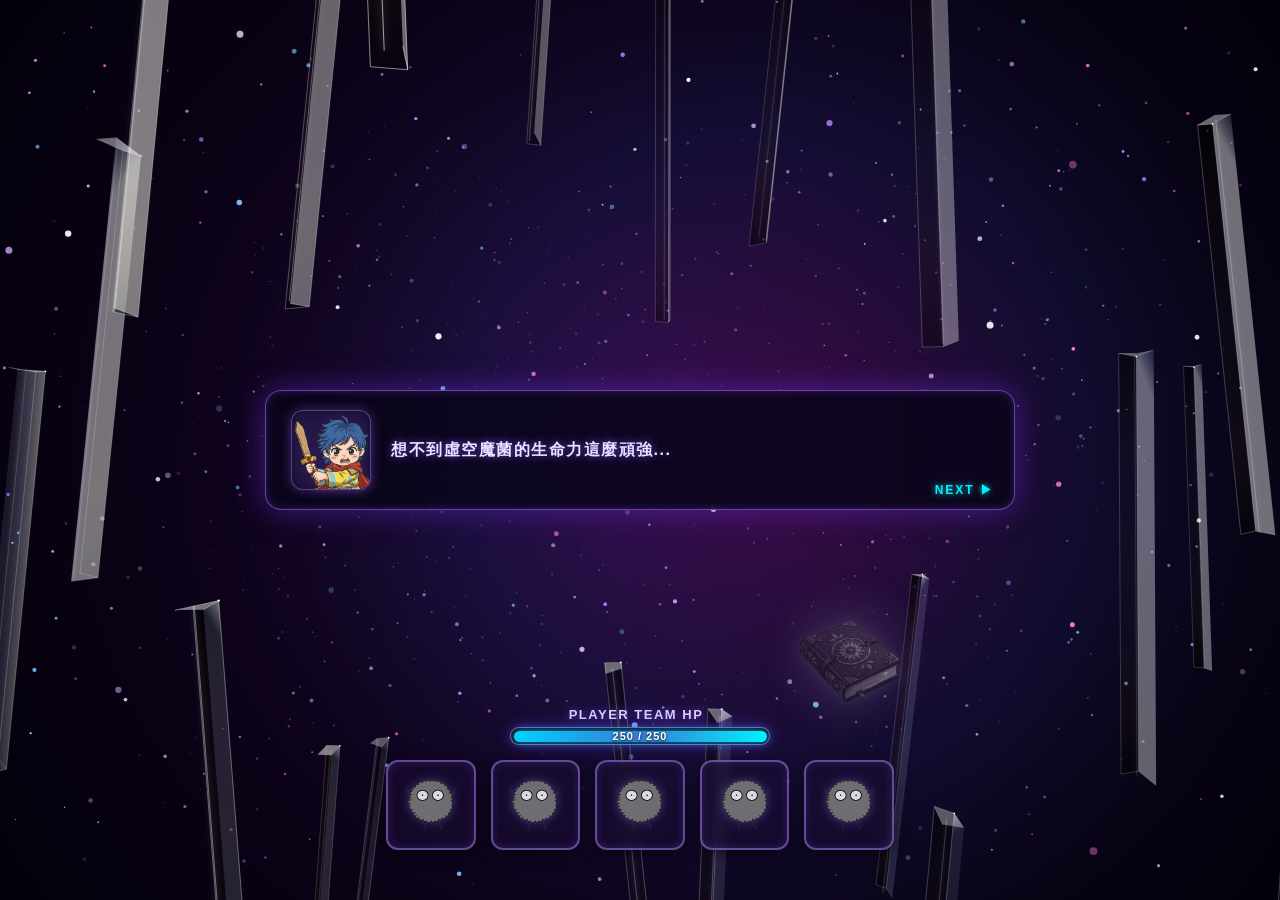
==== commit 254dd21d: "Update 1-2.html" ====
--- a/1-2.html
+++ b/1-2.html
@@ -3,11 +3,140 @@
 <head>
   <meta charset="UTF-8">
   <meta name="viewport" content="width=device-width, initial-scale=1.0">
-  <title>數學 RPG</title>
-  <link rel="stylesheet" href="/static/css/main.css">
+  <title>數學 RPG - 關卡 1-2</title>
+  <link rel="stylesheet" href="/static/css/1-2.css">
+  <style>
+    /* ==========================================
+       Boss 虛空凝視者專屬：全新邪惡煙霧繚繞特效 (.boss-evil-smoke-aura)
+       ========================================== */
+    .boss-evil-smoke-aura {
+      animation: bossEvilFloat 3.5s ease-in-out infinite alternate !important;
+      filter: drop-shadow(0 0 20px rgba(160, 0, 255, 0.9)) drop-shadow(0 0 40px rgba(90, 0, 180, 0.7)) !important;
+    }
+
+    /* 結合背景邪惡紫色煙霧與動態光暈擴散 */
+    .boss-img-wrapper.boss-smoke-container {
+      position: relative;
+    }
+
+    .boss-img-wrapper.boss-smoke-container::before {
+      content: '';
+      position: absolute;
+      bottom: -15px;
+      left: 50%;
+      transform: translateX(-50%);
+      width: 130%;
+      height: 130%;
+      background: radial-gradient(circle, rgba(140, 0, 255, 0.65) 0%, rgba(80, 0, 160, 0.35) 45%, transparent 75%);
+      border-radius: 50%;
+      z-index: -1;
+      filter: blur(16px);
+      animation: bossEvilSmokeRise 2.8s ease-in-out infinite alternate;
+      pointer-events: none;
+    }
+
+    @keyframes bossEvilSmokeRise {
+      0% { transform: translateX(-50%) translateY(5px) scale(0.9); opacity: 0.6; filter: blur(12px); }
+      100% { transform: translateX(-50%) translateY(-20px) scale(1.3); opacity: 1; filter: blur(22px); }
+    }
+
+    @keyframes bossEvilFloat {
+      0% { transform: translateY(0px); }
+      100% { transform: translateY(-25px); }
+    }
+
+    /* 長按說明訊息框的彈窗遮罩樣式 */
+    #boss-info-modal {
+      position: fixed;
+      top: 0;
+      left: 0;
+      width: 100%;
+      height: 100%;
+      background: rgba(3, 0, 10, 0.8);
+      backdrop-filter: blur(5px);
+      display: flex;
+      align-items: center;
+      justify-content: center;
+      z-index: 500;
+      opacity: 0;
+      pointer-events: none;
+      transition: opacity 0.25s ease;
+    }
+
+    #boss-info-modal.active {
+      opacity: 1;
+      pointer-events: auto;
+    }
+
+    .boss-info-panel {
+      background: rgba(20, 8, 45, 0.95);
+      border: 2px solid rgba(180, 50, 255, 0.8);
+      border-radius: 16px;
+      padding: 30px 40px;
+      width: 450px;
+      max-width: 85vw;
+      text-align: center;
+      box-shadow: 0 0 35px rgba(150, 0, 255, 0.6);
+    }
+
+    .boss-info-title {
+      color: #ff33cc;
+      font-size: 18px;
+      font-weight: 700;
+      letter-spacing: 2px;
+      margin-bottom: 15px;
+      text-shadow: 0 0 10px rgba(255, 50, 200, 0.8);
+    }
+
+    .boss-info-desc {
+      color: #eae3ff;
+      font-size: 15px;
+      line-height: 1.6;
+      letter-spacing: 1px;
+      margin-bottom: 25px;
+      text-shadow: 0 0 6px rgba(130, 80, 255, 0.8);
+    }
+
+    .boss-info-close-btn {
+      background: linear-gradient(135deg, #7b2cbf, #9d4edd);
+      border: 1px solid rgba(210, 160, 255, 0.8);
+      border-radius: 8px;
+      padding: 8px 25px;
+      color: #ffffff;
+      font-size: 14px;
+      font-weight: 700;
+      cursor: pointer;
+      box-shadow: 0 4px 12px rgba(120, 50, 255, 0.5);
+      transition: all 0.2s ease;
+    }
+
+    .boss-info-close-btn:hover {
+      background: linear-gradient(135deg, #9d4edd, #c77dff);
+      box-shadow: 0 0 15px rgba(180, 100, 255, 0.8);
+    }
+
+    /* 封印提示特效文字 */
+    .sealed-popup {
+      position: fixed;
+      top: 40%;
+      left: 50%;
+      transform: translate(-50%, -50%);
+      color: #ff3344;
+      font-size: 26px;
+      font-weight: 900;
+      text-shadow: 0 0 12px rgba(255, 0, 0, 0.9);
+      pointer-events: none;
+      z-index: 250;
+      animation: sealedFloat 1.2s ease-out forwards;
+    }
+
+    @keyframes sealedFloat {
+      0% { transform: translate(-50%, 0) scale(0.8); opacity: 1; }
+      100% { transform: translate(-50%, -60px) scale(1.1); opacity: 0; }
+    }
+  </style>
 </head>
 <body>
-
   <!-- 全螢幕護盾圖片層 -->
   <img id="shield-image-layer" src="/static/image/shield.png" alt="護盾特效">
 
@@ -20,99 +149,55 @@
     <!-- 怪物區 -->
     <div class="monsters-arena" id="monstersArena">
       
-      <!-- 第一關容器 (變異真菌血量改為 250) -->
+      <!-- 第一關容器：單隻虛空魔菌 (生命 1000, CD 3, 攻擊 50) -->
       <div class="stage-1-container" id="stage1Container">
-        <div class="monster-unit stage-1-unit" data-index="0" data-hp="250" data-cd="4" data-maxcd="4" data-atk="15" id="monsterUnit0">
-          <div class="monster-name">變異真菌</div>
+        <div class="monster-unit stage-1-unit" data-index="0" data-hp="1000" data-cd="3" data-maxcd="3" data-atk="50" id="monsterUnit0">
+          <div class="monster-name" style="color: #ff33cc;">虛空魔菌</div>
           <div class="hp-bar-container">
-            <div class="hp-bar-fill" id="monsterHp0" style="width: 100%;"></div>
+            <div class="hp-bar-fill" id="monsterHp0" style="width: 100%; background: linear-gradient(90deg, #b5179e, #f72585);"></div>
           </div>
           <div class="monster-img-wrapper">
-            <div class="monster-cd" id="monsterCd0">CD: 4</div>
-            <img src="/static/enemies/變異真菌.png" alt="變異真菌" class="monster-img">
-          </div>
-        </div>
-
-        <div class="monster-unit stage-1-unit" data-index="1" data-hp="250" data-cd="3" data-maxcd="3" data-atk="15" id="monsterUnit1">
-          <div class="monster-name">變異真菌</div>
-          <div class="hp-bar-container">
-            <div class="hp-bar-fill" id="monsterHp1" style="width: 100%;"></div>
-          </div>
-          <div class="monster-img-wrapper">
-            <div class="monster-cd" id="monsterCd1">CD: 3</div>
-            <img src="/static/enemies/變異真菌.png" alt="變異真菌" class="monster-img">
+            <div class="monster-cd" id="monsterCd0">CD: 3</div>
+            <img src="/static/enemies/虛空魔菌.png" alt="虛空魔菌" class="monster-img boss-aura">
           </div>
         </div>
       </div>
 
-      <!-- 第二關容器 (變異真菌血量改為 250) -->
-      <div class="stage-2-container" id="stage2Container">
-        <div class="monster-unit stage-2-unit" data-index="2" data-hp="250" data-cd="3" data-maxcd="3" data-atk="15" id="monsterUnit2">
-          <div class="monster-name">變異真菌</div>
+      <!-- 第二關容器：兩隻虛空魔菌 (左: CD 4, 血 1000, 攻 50 / 右: CD 3, 血 1000, 攻 50) -->
+      <div class="stage-2-container" id="stage2Container" style="display: none; justify-content: space-around;">
+        <div class="monster-unit stage-2-unit" data-index="1" data-hp="1000" data-cd="4" data-maxcd="4" data-atk="50" id="monsterUnit1">
+          <div class="monster-name" style="color: #ff33cc;">虛空魔菌</div>
           <div class="hp-bar-container">
-            <div class="hp-bar-fill" id="monsterHp2" style="width: 100%;"></div>
+            <div class="hp-bar-fill" id="monsterHp1" style="width: 100%; background: linear-gradient(90deg, #b5179e, #f72585);"></div>
           </div>
-          <div class="monster-img-wrapper">
-            <div class="monster-cd" id="monsterCd2">CD: 3</div>
-            <img src="/static/enemies/變異真菌.png" alt="變異真菌" class="monster-img">
+          <div class="boss-img-wrapper" style="width: 220px; height: 220px;">
+            <div class="monster-cd" id="monsterCd1">CD: 4</div>
+            <img src="/static/enemies/虛空魔菌.png" alt="虛空魔菌" class="monster-img boss-aura" style="width: 350px; height: 350px;">
           </div>
         </div>
 
-        <div class="monster-unit stage-2-unit" data-index="3" data-hp="250" data-cd="4" data-maxcd="4" data-atk="15" id="monsterUnit3">
-          <div class="monster-name">變異真菌</div>
+        <div class="monster-unit stage-2-unit" data-index="2" data-hp="1000" data-cd="3" data-maxcd="3" data-atk="50" id="monsterUnit2">
+          <div class="monster-name" style="color: #ff33cc;">虛空魔菌</div>
           <div class="hp-bar-container">
-            <div class="hp-bar-fill" id="monsterHp3" style="width: 100%;"></div>
+            <div class="hp-bar-fill" id="monsterHp2" style="width: 100%; background: linear-gradient(90deg, #b5179e, #f72585);"></div>
           </div>
-          <div class="monster-img-wrapper">
-            <div class="monster-cd" id="monsterCd3">CD: 4</div>
-            <img src="/static/enemies/變異真菌.png" alt="變異真菌" class="monster-img">
-          </div>
-        </div>
-
-        <div class="monster-unit stage-2-unit" data-index="4" data-hp="250" data-cd="3" data-maxcd="3" data-atk="15" id="monsterUnit4">
-          <div class="monster-name">變異真菌</div>
-          <div class="hp-bar-container">
-            <div class="hp-bar-fill" id="monsterHp4" style="width: 100%;"></div>
-          </div>
-          <div class="monster-img-wrapper">
-            <div class="monster-cd" id="monsterCd4">CD: 3</div>
-            <img src="/static/enemies/變異真菌.png" alt="變異真菌" class="monster-img">
+          <div class="boss-img-wrapper" style="width: 220px; height: 220px;">
+            <div class="monster-cd" id="monsterCd2">CD: 3</div>
+            <img src="/static/enemies/虛空魔菌.png" alt="虛空魔菌" class="monster-img boss-aura" style="width: 350px; height: 350px;">
           </div>
         </div>
       </div>
 
-      <!-- 第三關容器 (變異真菌血量改為 250，虛空魔菌 CD 改為 3) -->
-      <div class="stage-3-container" id="stage3Container">
-        <div class="monster-unit stage-3-unit" data-index="5" data-hp="250" data-cd="2" data-maxcd="2" data-atk="15" id="monsterUnit5">
-          <div class="monster-name">變異真菌</div>
+      <!-- 第三關容器：虛空凝視者 (生命 3000, CD 4, 攻擊 80) -->
+      <div class="stage-3-container" id="stage3Container" style="display: none; justify-content: center;">
+        <div class="monster-unit stage-3-unit" data-index="3" data-hp="3000" data-cd="4" data-maxcd="4" data-atk="80" id="monsterUnit3">
+          <div class="monster-name" style="color: #00ffff; font-size: 18px;">虛空凝視者</div>
           <div class="hp-bar-container">
-            <div class="hp-bar-fill" id="monsterHp5" style="width: 100%;"></div>
+            <div class="hp-bar-fill" id="monsterHp3" style="width: 100%; background: linear-gradient(90deg, #00f2fe, #4facfe);"></div>
           </div>
-          <div class="monster-img-wrapper">
-            <div class="monster-cd" id="monsterCd5">CD: 2</div>
-            <img src="/static/enemies/變異真菌.png" alt="變異真菌" class="monster-img">
-          </div>
-        </div>
-
-        <div class="monster-unit stage-3-unit" data-index="6" data-hp="1000" data-cd="3" data-maxcd="3" data-atk="50" id="monsterUnit6">
-          <div class="monster-name" style="color: #ff33cc;">虛空魔菌</div>
-          <div class="hp-bar-container">
-            <div class="hp-bar-fill" id="monsterHp6" style="width: 100%; background: linear-gradient(90deg, #b5179e, #f72585);"></div>
-          </div>
-          <div class="boss-img-wrapper">
-            <div class="monster-cd" id="monsterCd6">CD: 3</div>
-            <img src="/static/enemies/虛空魔菌.png" alt="虛空魔菌" class="monster-img boss-aura">
-          </div>
-        </div>
-
-        <div class="monster-unit stage-3-unit" data-index="7" data-hp="250" data-cd="2" data-maxcd="2" data-atk="15" id="monsterUnit7">
-          <div class="monster-name">變異真菌</div>
-          <div class="hp-bar-container">
-            <div class="hp-bar-fill" id="monsterHp7" style="width: 100%;"></div>
-          </div>
-          <div class="monster-img-wrapper">
-            <div class="monster-cd" id="monsterCd7">CD: 2</div>
-            <img src="/static/enemies/變異真菌.png" alt="變異真菌" class="monster-img">
+          <div class="boss-img-wrapper boss-smoke-container" id="bossImgWrapper" style="width: 320px; height: 320px;">
+            <div class="monster-cd" id="monsterCd3">CD: 4</div>
+            <img src="/static/enemies/虛空凝視者.png" alt="虛空凝視者" class="monster-img boss-evil-smoke-aura" style="width: 550px; height: 550px;">
           </div>
         </div>
       </div>
@@ -125,7 +210,7 @@
         <div class="player-hp-label">PLAYER TEAM HP <span id="shieldLabel" style="color:#00ffff; font-size:11px; margin-left:8px;"></span></div>
         <div class="player-hp-container">
           <div class="player-hp-fill" id="playerHpFill" style="width: 100%;"></div>
-          <div class="player-hp-text" id="playerHpText">100 / 100</div>
+          <div class="player-hp-text" id="playerHpText">250 / 250</div>
         </div>
       </div>
 
@@ -149,6 +234,15 @@
 
   </div>
 
+  <!-- Boss 資訊說明彈窗層 (長按觸發) -->
+  <div id="boss-info-modal">
+    <div class="boss-info-panel">
+      <div class="boss-info-title">虛空凝視者</div>
+      <div class="boss-info-desc">擁有邪惡魔眼的怪物，會封印玩家所有數值≤10的行動</div>
+      <button class="boss-info-close-btn" id="bossInfoCloseBtn">知道了</button>
+    </div>
+  </div>
+
   <!-- 行動選單彈窗層 -->
   <div id="action-modal-overlay">
     <div class="action-menu-panel" id="actionMenuPanel">
@@ -179,7 +273,7 @@
   <!-- 劇情橫幅對話框 -->
   <div id="story-banner">
     <img src="/static/image/role.png" alt="角色" class="story-role-img">
-    <div class="story-text" id="storyText">沒想到竟然就穿越到了這裡...</div>
+    <div class="story-text" id="storyText">想不到虛空魔菌的生命力這麼頑強...</div>
     <div class="story-next-hint">NEXT ▶</div>
   </div>
 
@@ -210,25 +304,35 @@
     const battleIntroOverlay = document.getElementById('battle-intro-overlay');
     const battleIntroText = document.getElementById('battleIntroText');
 
+    // Boss 長按彈窗相關變數
+    const bossImgWrapper = document.getElementById('bossImgWrapper');
+    const bossInfoModal = document.getElementById('boss-info-modal');
+    const bossInfoCloseBtn = document.getElementById('bossInfoCloseBtn');
+    let pressTimer = null;
+
     let selectedValue = null;
     let targetedMonsterIndex = null;
     let isAttacking = false;
     let currentActionType = 'attack';
 
-    let playerHp = 100;
-    const maxPlayerHp = 100;
+    let playerHp = 250;
+    const maxPlayerHp = 250;
     let currentShield = 0;
 
     let storyStage = 0;
     const storyDialogues = [
-      "沒想到竟然就穿越到了這裡...",
-      "這個破碎的世界...",
-      "有東西在靠近！要上囉，挑戰者"
+      "想不到虛空魔菌的生命力這麼頑強...",
+      "這次一定要確實消滅他！"
     ];
 
+    const stage2Dialogues = [
+      "難道說...他還有同夥？"
+    ];
+
     const finalStageDialogues = [
-      "感受到了一股不祥的氣息...要來了...",
-      "是操控這些真菌的怪物...阻止他！挑戰者"
+      "相傳蘑菇星住著一頭獨眼怪物，沒有相關記載",
+      "至今遇見他的人無一倖免於難",
+      "由你來消滅他，拜託了！挑戰者"
     ];
 
     function initStory() {
@@ -236,41 +340,84 @@
     }
     window.addEventListener('DOMContentLoaded', initStory);
 
+    // ==========================================
+    // Boss 長按顯示/隱藏機制
+    // ==========================================
+    function startBossPressTimer(e) {
+      if (storyStage !== 15) return;
+      pressTimer = setTimeout(() => {
+        bossInfoModal.classList.add('active');
+      }, 600);
+    }
+
+    function clearBossPressTimer() {
+      if (pressTimer) {
+        clearTimeout(pressTimer);
+        pressTimer = null;
+      }
+    }
+
+    if (bossImgWrapper) {
+      bossImgWrapper.addEventListener('mousedown', startBossPressTimer);
+      bossImgWrapper.addEventListener('mouseup', clearBossPressTimer);
+      bossImgWrapper.addEventListener('mouseleave', clearBossPressTimer);
+
+      bossImgWrapper.addEventListener('touchstart', startBossPressTimer);
+      bossImgWrapper.addEventListener('touchend', clearBossPressTimer);
+    }
+
+    bossInfoCloseBtn.addEventListener('click', (e) => {
+      e.stopPropagation();
+      bossInfoModal.classList.remove('active');
+    });
+
+    bossInfoModal.addEventListener('click', (e) => {
+      if (e.target === bossInfoModal) {
+        bossInfoModal.classList.remove('active');
+      }
+    });
+
+    // 嚴格控制點擊推進劇情（加入防連點與過場動畫鎖定）
+    let isTransitioning = false;
+
     function handleStoryAdvance(e) {
-      // 【優化】若過場動畫正在播放、或彈窗開啟中，直接忽略點擊，防止狂點導致畫面錯亂
-      if (battleIntroOverlay.style.display === 'flex' || mathModalOverlay.classList.contains('active') || modalOverlay.classList.contains('active')) return;
-
-      // 遊戲失敗狀態下的點擊：返回地圖
+      // 若過場動畫正在播放、或任何彈窗開啟中、或正在轉場，直接忽略點擊
+      if (isTransitioning || battleIntroOverlay.style.display === 'flex' || mathModalOverlay.classList.contains('active') || modalOverlay.classList.contains('active') || bossInfoModal.classList.contains('active')) return;
+
       if (storyStage === 999) {
         window.location.href = 'index.html';
         return;
       }
 
-      // 遊戲通關狀態下的點擊：返回地圖
-      if (storyStage === 13) {
+      if (storyStage === 20) {
         window.location.href = 'index.html';
         return;
       }
 
-      if (storyStage === 0 || storyStage === 1 || storyStage === 2) {
+      if (storyStage === 0) {
         storyStage++;
-        if (storyStage < 3) {
-          storyText.textContent = storyDialogues[storyStage];
-        } else {
-          storyBanner.classList.remove('active');
-          playBattleIntroAnimation("BATTLE 01/03", 1);
-        }
-      } else if (storyStage === 4) {
+        storyText.textContent = storyDialogues[storyStage];
+      } else if (storyStage === 1) {
+        isTransitioning = true; // 鎖定點擊
+        storyBanner.classList.remove('active');
+        playBattleIntroAnimation("BATTLE 01/03", 1);
+      } else if (storyStage === 2) {
         storyBanner.classList.remove('active');
         skillBookBtn.classList.remove('disabled');
-        storyStage = 5; 
-      } else if (storyStage === 6) {
+        storyStage = 3; 
+      } else if (storyStage === 5) {
+        isTransitioning = true; // 鎖定點擊
         storyBanner.classList.remove('active');
         playBattleIntroAnimation("BATTLE 02/03", 2);
-      } else if (storyStage === 9) {
-        storyText.textContent = finalStageDialogues[1];
-        storyStage = 10;
-      } else if (storyStage === 10) {
+      } else if (storyStage === 7) {
+        storyBanner.classList.remove('active');
+        skillBookBtn.classList.remove('disabled');
+        storyStage = 8;
+      } else if (storyStage >= 10 && storyStage <= 11) {
+        storyStage++;
+        storyText.textContent = finalStageDialogues[storyStage - 10];
+      } else if (storyStage === 12) {
+        isTransitioning = true; // 鎖定點擊
         storyBanner.classList.remove('active');
         playBattleIntroAnimation("BATTLE 03/03", 3);
       }
@@ -293,70 +440,61 @@
 
         if (stageNum === 1) {
           document.getElementById('monsterUnit0').classList.add('visible');
-          setTimeout(() => {
-            document.getElementById('monsterUnit1').classList.add('visible');
-          }, 400);
 
           setTimeout(() => {
             storyText.textContent = "點擊右下角的魔法書，它將賦予你力量！";
             storyBanner.classList.add('active');
-            storyStage = 4;
+            storyStage = 2;
+            isTransitioning = false; // 解除鎖定
           }, 1000);
         } else if (stageNum === 2) {
           document.getElementById('stage1Container').style.display = 'none';
           document.getElementById('stage2Container').style.display = 'flex';
 
           setTimeout(() => {
+            document.getElementById('monsterUnit1').classList.add('visible');
             document.getElementById('monsterUnit2').classList.add('visible');
-            setTimeout(() => {
-              document.getElementById('monsterUnit3').classList.add('visible');
-              setTimeout(() => {
-                document.getElementById('monsterUnit4').classList.add('visible');
-                skillBookBtn.classList.remove('disabled');
-                storyStage = 8;
-              }, 400);
-            }, 400);
-          }, 100);
+            skillBookBtn.classList.remove('disabled');
+            storyStage = 8;
+            isTransitioning = false; // 解除鎖定
+          }, 400);
         } else if (stageNum === 3) {
           document.getElementById('stage2Container').style.display = 'none';
           document.getElementById('stage3Container').style.display = 'flex';
 
           setTimeout(() => {
-            document.getElementById('monsterUnit5').classList.add('visible');
-            setTimeout(() => {
-              document.getElementById('monsterUnit6').classList.add('visible');
-              setTimeout(() => {
-                document.getElementById('monsterUnit7').classList.add('visible');
-                skillBookBtn.classList.remove('disabled');
-                storyStage = 12;
-              }, 400);
-            }, 400);
-          }, 100);
+            document.getElementById('monsterUnit3').classList.add('visible');
+            skillBookBtn.classList.remove('disabled');
+            storyStage = 15;
+            isTransitioning = false; // 解除鎖定
+          }, 400);
         }
 
       }, 2000);
     }
 
     // ==========================================
-    // 自動隨機生成數學題目的核心函式 (範圍已改為 -30 ~ 30)
+    // 自動隨機生成數學題目的核心函式 (加、減、乘，無除法)
     // ==========================================
     function getRandomInt(min, max) {
       return Math.floor(Math.random() * (max - min + 1)) + min;
     }
 
-    function generateRandomMathProblem(targetValue) {
-      let n1 = getRandomInt(-30, 30);
-      let n2 = getRandomInt(-30, 30);
-      let n3 = getRandomInt(-30, 30);
-      let n4 = getRandomInt(-30, 30);
+    function formatNum(num) {
+      return num < 0 ? `(${num})` : `${num}`;
+    }
+
+    function generateAdditionSubtractionProblem(targetValue) {
+      let n1 = getRandomInt(-20, 20);
+      let n2 = getRandomInt(-20, 20);
+      let n3 = getRandomInt(-20, 20);
+      let n4 = getRandomInt(-20, 20);
 
       let ops = ['+', '-'];
       let op1 = ops[Math.floor(Math.random() * ops.length)];
       let op2 = ops[Math.floor(Math.random() * ops.length)];
       let op3 = ops[Math.floor(Math.random() * ops.length)];
 
-      let formatNum = (num) => num < 0 ? `(${num})` : `${num}`;
-      
       let qStr = `${formatNum(n1)} ${op1} ${formatNum(n2)} ${op2} ${formatNum(n3)} ${op3} ${formatNum(n4)}`;
       
       let val1 = op1 === '+' ? (n1 + n2) : (n1 - n2);
@@ -369,28 +507,78 @@
         let diff = targetValue - finalVal;
         let adjustedN4 = op3 === '+' ? (n4 + diff) : (n4 - diff);
         
-        if (adjustedN4 >= -30 && adjustedN4 <= 30) {
-          qStr = `${formatNum(n1)} ${op1} ${formatNum(n2)} ${op2} ${formatNum(n3)} ${op3} ${formatNum(adjustedN4)}`;
-          return qStr;
+        if (adjustedN4 >= -20 && adjustedN4 <= 20) {
+          return `${formatNum(n1)} ${op1} ${formatNum(n2)} ${op2} ${formatNum(n3)} ${op3} ${formatNum(adjustedN4)}`;
         } else {
-          return generateRandomMathProblem(targetValue);
-        }
-      }
+          return generateAdditionSubtractionProblem(targetValue);
+        }
+      }
+    }
+
+    function generateMixedArithmeticProblem(targetValue) {
+      let allOps = ['+', '-', '*'];
+      
+      for (let attempt = 0; attempt < 500; attempt++) {
+        let nums = [
+          getRandomInt(-20, 20),
+          getRandomInt(-20, 20),
+          getRandomInt(-20, 20),
+          getRandomInt(-20, 20)
+        ];
+
+        let ops = [
+          allOps[Math.floor(Math.random() * allOps.length)],
+          allOps[Math.floor(Math.random() * allOps.length)],
+          allOps[Math.floor(Math.random() * allOps.length)]
+        ];
+
+        let values = [...nums];
+        let operators = [...ops];
+
+        for (let i = 0; i < operators.length; ) {
+          if (operators[i] === '*') {
+            let res = values[i] * values[i + 1];
+            values.splice(i, 2, res);
+            operators.splice(i, 1);
+          } else {
+            i++;
+          }
+        }
+
+        while (operators.length > 0) {
+          let res = operators[0] === '+' ? (values[0] + values[1]) : (values[0] - values[1]);
+          values.splice(0, 2, res);
+          operators.splice(0, 1);
+        }
+
+        if (values[0] === targetValue) {
+          let displayOps = ops.map(op => op === '*' ? '×' : op);
+          return `${formatNum(nums[0])} ${displayOps[0]} ${formatNum(nums[1])} ${displayOps[1]} ${formatNum(nums[2])} ${displayOps[2]} ${formatNum(nums[3])}`;
+        }
+      }
+
+      return generateAdditionSubtractionProblem(targetValue);
+    }
+
+    function generateMathProblem(targetValue) {
+      return Math.random() < 0.5 
+        ? generateMixedArithmeticProblem(targetValue)
+        : generateAdditionSubtractionProblem(targetValue);
     }
 
     function generateDynamicQuestions() {
       let targets = [
         getRandomInt(1, 10),
         getRandomInt(1, 10),
-        getRandomInt(11, 30),
-        getRandomInt(11, 30)
+        getRandomInt(20, 40),
+        getRandomInt(20, 40)
       ];
 
       targets.sort(() => 0.5 - Math.random());
 
       let questionsList = [];
       targets.forEach(val => {
-        let q = generateRandomMathProblem(val);
+        let q = generateMathProblem(val);
         questionsList.push({
           question: q,
           value: val
@@ -401,8 +589,7 @@
     }
 
     skillBookBtn.addEventListener('click', (e) => {
-      e.stopPropagation(); // 【優化】阻止點擊事件穿透到底部全域畫面
-      // 【優化】若魔法書處於 disabled 狀態（尚未解鎖），直接阻擋，不允許任何互動
+      e.stopPropagation();
       if (skillBookBtn.classList.contains('disabled') || isAttacking) return;
 
       if (playerHp >= maxPlayerHp) {
@@ -479,9 +666,23 @@
       mathModalOverlay.classList.add('active');
     }
 
+    // ==========================================
+    // 確認按鈕與 Boss 封印能力判定 (數值 <= 10 封印)
+    // ==========================================
     mathConfirmBtn.addEventListener('click', (e) => {
       e.stopPropagation();
       mathModalOverlay.classList.remove('active');
+
+      if (storyStage === 15 && selectedValue <= 10) {
+        const sealedPopup = document.createElement('div');
+        sealedPopup.className = 'sealed-popup';
+        sealedPopup.textContent = '⚠️ 數值 ≤ 10，遭到虛空凝視者封印！';
+        document.body.appendChild(sealedPopup);
+        setTimeout(() => sealedPopup.remove(), 1200);
+
+        processMonsterTurnAfterAction();
+        return;
+      }
 
       if (currentActionType === 'attack') {
         executePlayerAttack(selectedValue);
@@ -503,15 +704,16 @@
       }
     });
 
-    monsterUnits.forEach(unit => {
+    const monsterUnitsArr = document.querySelectorAll('.monster-unit');
+    monsterUnitsArr.forEach(unit => {
       unit.addEventListener('click', (e) => {
         e.stopPropagation();
-        if (storyStage !== 5 && storyStage !== 8 && storyStage !== 12) return;
+        if (storyStage !== 3 && storyStage !== 8 && storyStage !== 15) return;
         const index = parseInt(unit.dataset.index);
         const hp = parseInt(unit.dataset.hp);
         if (hp <= 0) return;
 
-        monsterUnits.forEach(u => {
+        monsterUnitsArr.forEach(u => {
           const reticle = u.querySelector('.target-reticle');
           if (reticle) reticle.remove();
         });
@@ -536,14 +738,14 @@
       let currentSlotIndex = 0;
 
       function triggerNextSlotAttack() {
-        const currentActiveUnits = storyStage === 5 
+        const currentActiveUnits = storyStage === 3 
           ? Array.from(document.querySelectorAll('.stage-1-unit'))
           : (storyStage === 8 ? Array.from(document.querySelectorAll('.stage-2-unit')) : Array.from(document.querySelectorAll('.stage-3-unit')));
 
         const activeMonsters = currentActiveUnits.filter(u => parseInt(u.dataset.hp) > 0);
 
         if (currentSlotIndex >= slots.length || activeMonsters.length === 0) {
-          monsterUnits.forEach(unit => {
+          document.querySelectorAll('.monster-unit').forEach(unit => {
             if (parseInt(unit.dataset.hp) <= 0 && !unit.classList.contains('disintegrating')) {
               unit.classList.add('disintegrating');
               unit.style.pointerEvents = 'none';
@@ -605,7 +807,9 @@
           currentHp = Math.max(0, currentHp - attackValue);
           targetUnit.dataset.hp = currentHp;
 
-          const maxHp = targetUnit.dataset.index === "6" ? 1000 : 250;
+          let maxHp = 1000;
+          if (targetUnit.dataset.index === "3") maxHp = 3000;
+
           const hpPercent = (currentHp / maxHp) * 100;
           const monsterIndex = targetUnit.dataset.index;
           document.getElementById(`monsterHp${monsterIndex}`).style.width = `${hpPercent}%`;
@@ -620,12 +824,12 @@
     }
 
     function checkStageClear() {
-      if (storyStage === 5) {
+      if (storyStage === 3) {
         const stage1Alive = Array.from(document.querySelectorAll('.stage-1-unit')).some(u => parseInt(u.dataset.hp) > 0);
         if (!stage1Alive) {
-          storyText.textContent = "偵測到更多生命體反應，不可掉以輕心！";
+          storyText.textContent = stage2Dialogues[0];
           storyBanner.classList.add('active');
-          storyStage = 6; 
+          storyStage = 5; 
           isAttacking = false;
           return;
         }
@@ -634,16 +838,16 @@
         if (!stage2Alive) {
           storyText.textContent = finalStageDialogues[0];
           storyBanner.classList.add('active');
-          storyStage = 9; 
+          storyStage = 10; 
           isAttacking = false;
           return;
         }
-      } else if (storyStage === 12) {
+      } else if (storyStage === 15) {
         const stage3Alive = Array.from(document.querySelectorAll('.stage-3-unit')).some(u => parseInt(u.dataset.hp) > 0);
         if (!stage3Alive) {
-          storyText.textContent = "太驚人了！你成功擊敗了虛空魔菌，拯救了這個破碎世界！";
+          storyText.textContent = "太驚人了！你成功擊敗了遠古頭目，解鎖了通往其他星系的航道！";
           storyBanner.classList.add('active');
-          storyStage = 13;
+          storyStage = 20;
           isAttacking = false;
           return;
         }
@@ -653,7 +857,7 @@
     }
 
     function processMonsterTurnAfterAction() {
-      const currentActiveUnits = storyStage === 5 
+      const currentActiveUnits = storyStage === 3 
         ? Array.from(document.querySelectorAll('.stage-1-unit'))
         : (storyStage === 8 ? Array.from(document.querySelectorAll('.stage-2-unit')) : Array.from(document.querySelectorAll('.stage-3-unit')));
 
@@ -754,7 +958,7 @@
 
       if (playerHp <= 0) {
         setTimeout(() => {
-          storyText.textContent = "挑戰失敗！你的隊伍被異空間的真菌吞噬了... 點擊此處返回地圖。";
+          storyText.textContent = "挑戰失敗！你的隊伍在虛空中被徹底吞噬... 點擊此處返回地圖。";
           storyBanner.classList.add('active');
           storyStage = 999;
           skillBookBtn.classList.add('disabled');
@@ -773,6 +977,5 @@
       }
     }
   </script>
-
 </body>
 </html>
--- a/static/css/1-2.css
+++ b/static/css/1-2.css
@@ -0,0 +1,958 @@
+* {
+    margin: 0;
+    padding: 0;
+    box-sizing: border-box;
+    user-select: none;
+    -webkit-tap-highlight-color: transparent;
+}
+
+body, html {
+    width: 100%;
+    height: 100%;
+    overflow: hidden;
+    font-family: 'Segoe UI', Tahoma, Geneva, Verdana, sans-serif;
+}
+
+/* 背景嵌入層 */
+#bg-frame {
+    position: fixed;
+    top: 0;
+    left: 0;
+    width: 100%;
+    height: 100%;
+    border: none;
+    z-index: -1;
+    pointer-events: none;
+}
+
+/* 遊戲主介面容器 */
+.game-container {
+    position: relative;
+    width: 100%;
+    height: 100%;
+    display: flex;
+    flex-direction: column;
+    justify-content: space-between;
+    align-items: center;
+    padding: 35px 20px;
+    z-index: 10;
+}
+
+/* ==========================================
+    1. 上方怪物區域
+    ========================================== */
+.monsters-arena {
+    display: flex;
+    gap: 120px;
+    align-items: center;
+    justify-content: center;
+    margin-top: 5vh;
+}
+
+.monster-unit {
+    display: flex;
+    flex-direction: column;
+    align-items: center;
+    animation: monsterFloat 4s ease-in-out infinite alternate;
+}
+
+.monster-unit:nth-child(2) {
+    animation-delay: -2s;
+}
+
+@keyframes monsterFloat {
+    0% { transform: translateY(0px); }
+    100% { transform: translateY(-30px); }
+}
+
+.monster-name {
+    color: #e2d1ff;
+    font-size: 16px;
+    font-weight: 700;
+    letter-spacing: 2px;
+    margin-bottom: 8px;
+    text-shadow: 0 0 10px rgba(130, 80, 255, 0.8);
+}
+
+.hp-bar-container {
+    width: 150px;
+    height: 14px;
+    background: rgba(10, 5, 25, 0.85);
+    border: 1.5px solid rgba(160, 110, 255, 0.6);
+    border-radius: 7px;
+    padding: 2px;
+    margin-bottom: 60px;
+    box-shadow: 0 0 12px rgba(100, 40, 200, 0.4), inset 0 0 4px rgba(0, 0, 0, 0.8);
+}
+.hp-bar-container-boss {
+    width: 500px;
+    height: 14px;
+    background: rgba(10, 5, 25, 0.85);
+    border: 1.5px solid rgba(160, 110, 255, 0.6);
+    border-radius: 7px;
+    padding: 2px;
+    margin-bottom: 60px;
+    box-shadow: 0 0 12px rgba(100, 40, 200, 0.4), inset 0 0 4px rgba(0, 0, 0, 0.8);
+}
+
+.hp-bar-fill {
+    width: 100%;
+    height: 100%;
+    background: linear-gradient(90deg, #ff3366, #ff6699);
+    border-radius: 4px;
+    box-shadow: 0 0 8px rgba(255, 50, 100, 0.8);
+    transition: width 0.3s ease;
+}
+
+.monster-img-wrapper {
+    position: relative;
+    width: 130px;
+    height: 130px;
+    display: flex;
+    align-items: center;
+    justify-content: center;
+}
+
+.monster-img-wrapper::after {
+    content: '';
+    position: absolute;
+    width: 110px;
+    height: 110px;
+    background: radial-gradient(circle, rgba(0, 180, 255, 0.65) 0%, rgba(0, 80, 220, 0.25) 50%, transparent 75%);
+    border-radius: 50%;
+    z-index: -1;
+    filter: blur(8px);
+    animation: eerieBluePulse 3s ease-in-out infinite alternate;
+}
+
+@keyframes eerieBluePulse {
+    0% { transform: scale(0.9); opacity: 0.75; filter: blur(6px); }
+    100% { transform: scale(1.2); opacity: 1; filter: blur(12px); }
+}
+
+.monster-img {
+    width: 300px;
+    height: 300px;
+    object-fit: contain;
+    filter: drop-shadow(0 0 8px rgba(0, 160, 255, 0.6));
+}
+
+
+/* ==========================================
+    2. 下方玩家隊伍區域
+    ========================================== */
+.player-section {
+    display: flex;
+    flex-direction: column;
+    align-items: center;
+    margin-bottom: 15px;
+}
+
+.player-hp-wrapper {
+    display: flex;
+    flex-direction: column;
+    align-items: center;
+    margin-bottom: 15px;
+}
+
+.player-hp-label {
+    color: #dcd0ff;
+    font-size: 13px;
+    font-weight: 600;
+    letter-spacing: 1.5px;
+    margin-bottom: 5px;
+    text-shadow: 0 0 8px rgba(120, 80, 255, 0.8);
+}
+
+.player-hp-container {
+    position: relative;
+    width: 260px;
+    height: 18px;
+    background: rgba(12, 6, 30, 0.9);
+    border: 1.5px solid rgba(175, 130, 255, 0.7);
+    border-radius: 9px;
+    padding: 2.5px;
+    box-shadow: 0 0 16px rgba(120, 50, 255, 0.45), inset 0 0 6px rgba(0, 0, 0, 0.9);
+}
+
+.player-hp-fill {
+    width: 100%;
+    height: 100%;
+    background: linear-gradient(90deg, #00d2ff, #3a7bd5, #00f2fe);
+    border-radius: 6px;
+    box-shadow: 0 0 10px rgba(0, 210, 255, 0.8);
+    transition: width 0.3s ease;
+}
+
+.player-hp-text {
+    position: absolute;
+    top: 0;
+    left: 0;
+    width: 100%;
+    height: 100%;
+    display: flex;
+    align-items: center;
+    justify-content: center;
+    color: #ffffff;
+    font-size: 11px;
+    font-weight: 700;
+    letter-spacing: 1px;
+    text-shadow: 0 1px 3px rgba(0, 0, 0, 0.9);
+}
+
+.player-slots {
+    display: flex;
+    gap: 15px;
+    align-items: center;
+    justify-content: center;
+}
+
+.player-slot {
+    width: 7vw;
+    height: auto;
+    aspect-ratio: 1/1;
+    background: rgba(25, 12, 50, 0.65);
+    border: 2px solid rgba(180, 140, 255, 0.5);
+    border-radius: 12px;
+    backdrop-filter: blur(6px);
+    display: flex;
+    align-items: center;
+    justify-content: center;
+    box-shadow: 0 4px 15px rgba(0, 0, 0, 0.5), inset 0 0 10px rgba(140, 90, 255, 0.2);
+    position: relative;
+    overflow: visible;
+}
+
+.player-slot img {
+    width: 70%;
+    height: auto;
+    object-fit: contain;
+    opacity: 0.85;
+    filter: drop-shadow(0 0 5px rgba(150, 150, 255, 0.4));
+}
+
+/* ==========================================
+    魔法書特效與 100x100 尺寸升級
+    ========================================== */
+.skill-book-container {
+    position: absolute;
+    bottom: 90px; /* 懸浮於隊員框正上方 */
+    left: 50%;
+    transform: translateX(-50%);
+    width: 200px;
+    height: 200px;
+    display: flex;
+    align-items: center;
+    justify-content: center;
+    cursor: pointer;
+    z-index: 25;
+}
+
+/* 紫色魔法煙霧 / 暈光氣息特效 */
+.skill-book-container::before {
+    content: '';
+    position: absolute;
+    width: 150px;
+    height: 150px;
+    background: radial-gradient(circle, rgba(180, 90, 255, 0.75) 0%, rgba(120, 40, 220, 0.35) 50%, transparent 75%);
+    border-radius: 50%;
+    z-index: -1;
+    filter: blur(10px);
+    animation: magicAuraPulse 2.5s ease-in-out infinite alternate;
+}
+
+@keyframes magicAuraPulse {
+    0% { transform: scale(0.85); opacity: 0.6; filter: blur(8px); }
+    100% { transform: scale(1.25); opacity: 1; filter: blur(14px); }
+}
+
+/* 向上散發的紫色魔法煙霧粒子元素 */
+.magic-smoke {
+    position: absolute;
+    bottom: 10px;
+    width: 8px;
+    height: 8px;
+    background: rgba(215, 170, 255, 0.9);
+    border-radius: 50%;
+    box-shadow: 0 0 10px rgba(200, 130, 255, 1);
+    opacity: 0;
+    pointer-events: none;
+    animation: smokeRise 2s linear infinite;
+}
+
+.magic-smoke:nth-child(1) { left: 30%; animation-delay: 0s; }
+.magic-smoke:nth-child(2) { left: 50%; animation-delay: 0.7s; width: 6px; height: 6px; }
+.magic-smoke:nth-child(3) { left: 70%; animation-delay: 1.4s; width: 10px; height: 10px; }
+
+@keyframes smokeRise {
+    0% {
+    transform: translateY(0) scale(0.6);
+    opacity: 0.9;
+    }
+    50% {
+    opacity: 0.6;
+    }
+    100% {
+    transform: translateY(-55px) scale(1.6);
+    opacity: 0;
+    filter: blur(4px);
+    }
+}
+
+/* 放大至 100x100 的魔法書圖片 */
+.skill-book-btn {
+    width: 100px;
+    height: 100px;
+    object-fit: contain;
+    filter: drop-shadow(0 0 10px rgba(190, 130, 255, 0.9));
+    transition: transform 0.25s ease, filter 0.25s ease;
+}
+
+.skill-book-container:hover .skill-book-btn {
+    transform: scale(1.12) translateY(-4px);
+    filter: drop-shadow(0 0 18px rgba(230, 180, 255, 1));
+}
+
+
+/* ==========================================
+    3. 中央互動選單彈窗層 (無邊框、無叉叉)
+    ========================================== */
+#action-modal-overlay {
+    position: fixed;
+    top: 0;
+    left: 0;
+    width: 100%;
+    height: 100%;
+    background: rgba(3, 0, 8, 0.75);
+    backdrop-filter: blur(6px);
+    display: flex;
+    align-items: center;
+    justify-content: center;
+    z-index: 100;
+    opacity: 0;
+    pointer-events: none;
+    transition: opacity 0.25s ease;
+}
+
+#action-modal-overlay.active {
+    opacity: 1;
+    pointer-events: auto;
+}
+
+/* 無邊框選單面板容器 */
+.action-menu-panel {
+    position: relative;
+    background: transparent; /* 移除外框與背景底色 */
+    display: flex;
+    gap: 30px;
+    align-items: center;
+    justify-content: center;
+    transform: scale(0.8);
+    transition: transform 0.25s cubic-bezier(0.34, 1.56, 0.64, 1);
+}
+
+#action-modal-overlay.active .action-menu-panel {
+    transform: scale(1);
+}
+
+/* 單個選項方塊 (1:1 正方形) */
+.action-card {
+    display: flex;
+    flex-direction: column;
+    align-items: center;
+    justify-content: center;
+    width: 110px;
+    height: 110px;
+    background: rgba(25, 12, 50, 0.85);
+    border: 2px solid rgba(180, 130, 255, 0.7);
+    border-radius: 18px;
+    box-shadow: 0 8px 25px rgba(0, 0, 0, 0.6), inset 0 0 12px rgba(140, 90, 255, 0.3);
+    transition: all 0.2s ease;
+    cursor: pointer;
+}
+
+.action-card:hover {
+    border-color: rgba(230, 200, 255, 1);
+    box-shadow: 0 0 22px rgba(190, 140, 255, 0.9), inset 0 0 15px rgba(180, 130, 255, 0.5);
+    transform: translateY(-5px);
+}
+
+.action-sticker {
+    font-size: 34px;
+    margin-bottom: 8px;
+    filter: drop-shadow(0 0 6px rgba(255, 255, 255, 0.7));
+}
+
+.action-label {
+    color: #e2d1ff;
+    font-size: 14px;
+    font-weight: 700;
+    letter-spacing: 1px;
+    text-shadow: 0 0 6px rgba(130, 80, 255, 0.9);
+}
+
+/* ==========================================
+    4. 遊戲畫面與技能互動樣式
+    ========================================== */
+#math-modal-overlay {
+    position: fixed;
+    top: 0;
+    left: 0;
+    width: 100%;
+    height: 100%;
+    background: transparent;
+    display: flex;
+    align-items: center;
+    justify-content: center;
+    z-index: 150;
+    opacity: 0;
+    pointer-events: none;
+    transition: opacity 0.2s ease;
+}
+
+#math-modal-overlay.active {
+    opacity: 1;
+    pointer-events: auto;
+}
+
+.math-modal-panel {
+    position: relative;
+    background: rgba(15, 8, 35, 0.75);
+    backdrop-filter: blur(8px);
+    border: 2px solid rgba(180, 130, 255, 0.7);
+    border-radius: 20px;
+    padding: 30px 40px;
+    width: 520px;
+    display: flex;
+    flex-direction: column;
+    align-items: center;
+    box-shadow: 0 0 30px rgba(100, 40, 200, 0.5), inset 0 0 15px rgba(140, 90, 255, 0.2);
+}
+
+.math-instruction {
+    color: #dcd0ff;
+    font-size: 14px;
+    font-weight: 600;
+    letter-spacing: 1px;
+    margin-bottom: 20px;
+    text-shadow: 0 0 8px rgba(120, 80, 255, 0.8);
+    text-align: center;
+}
+
+.math-options-grid {
+    display: grid;
+    grid-template-columns: repeat(2, 1fr);
+    gap: 15px;
+    width: 100%;
+    margin-bottom: 20px;
+}
+
+.math-option-card {
+    background: rgba(30, 15, 65, 0.85);
+    border: 1.5px solid rgba(160, 110, 255, 0.6);
+    border-radius: 10px;
+    padding: 15px 20px;
+    color: #e2d1ff;
+    font-size: 15px;
+    font-weight: 600;
+    text-align: center;
+    cursor: pointer;
+    transition: all 0.2s ease;
+    box-shadow: 0 4px 10px rgba(0, 0, 0, 0.4);
+}
+
+.math-option-card:hover {
+    border-color: rgba(220, 190, 255, 1);
+    background: rgba(45, 22, 95, 0.9);
+    box-shadow: 0 0 15px rgba(180, 130, 255, 0.7);
+    transform: translateY(-2px);
+}
+
+.math-confirm-btn {
+    background: linear-gradient(135deg, #7b2cbf, #9d4edd);
+    border: 1.5px solid rgba(210, 160, 255, 0.8);
+    border-radius: 10px;
+    padding: 10px 30px;
+    color: #ffffff;
+    font-size: 15px;
+    font-weight: 700;
+    letter-spacing: 2px;
+    cursor: pointer;
+    box-shadow: 0 4px 12px rgba(120, 50, 255, 0.5);
+    transition: all 0.2s ease;
+    display: none;
+}
+
+.math-confirm-btn:hover {
+    background: linear-gradient(135deg, #9d4edd, #c77dff);
+    box-shadow: 0 0 18px rgba(180, 100, 255, 0.8);
+    transform: translateY(-2px);
+}
+
+/* ==========================================
+    各關卡獨立怪物排版 CSS
+    ========================================== */
+.monsters-arena {
+    display: flex;
+    width: 100%;
+    justify-content: center;
+    align-items: center;
+    position: relative;
+    min-height: 220px;
+}
+
+.stage-1-container {
+    display: flex;
+    gap: 120px;
+    justify-content: center;
+    align-items: center;
+    width: 100%;
+}
+
+.stage-2-container {
+    display: none;
+    justify-content: space-around;
+    align-items: center;
+    width: 85%;
+    max-width: 800px;
+    margin: 0 auto;
+}
+
+.stage-3-container {
+    display: none;
+    justify-content: space-around;
+    align-items: center;
+    width: 85%;
+    max-width: 850px;
+    margin: 0 auto;
+}
+
+.boss-img-wrapper {
+    position: relative;
+    width: 300px;
+    height: 300px;
+    display: flex;
+    align-items: center;
+    justify-content: center;
+}
+
+.boss-img-wrapper img {
+    width: 500px;
+    height: 500px;
+    object-fit: contain;
+}
+
+.monster-unit {
+    cursor: pointer;
+    position: relative;
+    opacity: 0;
+    transform: translateY(-30px);
+    transition: opacity 0.8s ease, transform 0.8s ease;
+}
+
+.monster-unit.visible {
+    opacity: 1;
+    transform: translateY(0);
+}
+
+.monster-img-wrapper {
+    position: relative;
+    width: 130px;
+    height: 130px;
+    display: flex;
+    align-items: center;
+    justify-content: center;
+}
+
+.boss-aura {
+    animation: evilAuraPulse 2s ease-in-out infinite alternate !important;
+    filter: drop-shadow(0 0 15px rgba(200, 0, 255, 0.8)) drop-shadow(0 0 30px rgba(100, 0, 150, 0.6));
+}
+
+@keyframes evilAuraPulse {
+    0% {
+    transform: scale(1);
+    filter: drop-shadow(0 0 10px rgba(180, 0, 255, 0.7)) drop-shadow(0 0 20px rgba(100, 0, 200, 0.5));
+    }
+    100% {
+    transform: scale(1.02);
+    filter: drop-shadow(0 0 25px rgba(255, 50, 220, 0.95)) drop-shadow(0 0 45px rgba(150, 0, 255, 0.8));
+    }
+}
+
+.monster-cd {
+    position: absolute;
+    top: -5px;
+    left: -10px;
+    color: #00ffff;
+    font-size: 15px;
+    font-weight: 700;
+    text-shadow: 0 0 6px rgba(0, 255, 255, 0.9);
+    z-index: 20;
+}
+
+.target-reticle {
+    position: absolute;
+    top: 50%;
+    left: 50%;
+    width: 75px;
+    height: 75px;
+    object-fit: contain;
+    pointer-events: none;
+    z-index: 30;
+    animation: reticleScaleOnly 1.2s ease-in-out infinite alternate;
+    filter: drop-shadow(0 0 8px rgba(255, 50, 80, 0.8));
+}
+
+@keyframes reticleScaleOnly {
+    0% { transform: translate(-50%, -50%) scale(0.9); opacity: 0.8; }
+    100% { transform: translate(-50%, -50%) scale(1.15); opacity: 1; }
+}
+
+.damage-popup {
+    position: absolute;
+    top: 20%;
+    left: 50%;
+    transform: translateX(-50%);
+    color: #ff3366;
+    font-size: 24px;
+    font-weight: 900;
+    text-shadow: 0 0 8px rgba(255, 0, 0, 0.9);
+    pointer-events: none;
+    z-index: 50;
+    animation: damageFloat 0.8s ease-out forwards;
+}
+
+.heal-popup {
+    position: absolute;
+    top: 50%;
+    left: 50%;
+    transform: translate(-50%, -50%);
+    color: #33ff99;
+    font-size: 28px;
+    font-weight: 900;
+    text-shadow: 0 0 10px rgba(0, 255, 120, 0.9);
+    pointer-events: none;
+    z-index: 100;
+    animation: damageFloat 1s ease-out forwards;
+}
+
+@keyframes damageFloat {
+    0% { transform: translate(-50%, 0) scale(0.8); opacity: 1; }
+    100% { transform: translate(-50%, -50px) scale(1.2); opacity: 0; }
+}
+
+.attack-projectile {
+    position: fixed;
+    width: 16px;
+    height: 16px;
+    background: #ffffff;
+    border-radius: 50%;
+    box-shadow: 0 0 15px #ffffff, 0 0 25px rgba(200, 200, 255, 0.9);
+    z-index: 200;
+    pointer-events: none;
+    transition: all 0.3s cubic-bezier(0.25, 1, 0.5, 1);
+}
+
+.purple-bubble-projectile {
+    position: fixed;
+    width: 26px;
+    height: 26px;
+    background: radial-gradient(circle at 30% 30%, #e0c3fc 0%, #8ec5fc 30%, #667eea 70%, #764ba2 100%);
+    border-radius: 50%;
+    box-shadow: 0 0 15px rgba(180, 100, 255, 0.9), inset 0 0 8px rgba(255, 255, 255, 0.8);
+    z-index: 200;
+    pointer-events: none;
+    transition: all 0.4s cubic-bezier(0.25, 1, 0.5, 1);
+}
+
+@keyframes screenShake {
+    0% { transform: translate(0, 0); }
+    20% { transform: translate(-4px, 3px); }
+    40% { transform: translate(4px, -3px); }
+    60% { transform: translate(-3px, -2px); }
+    80% { transform: translate(3px, 2px); }
+    100% { transform: translate(0, 0); }
+}
+
+.screen-shake {
+    animation: screenShake 0.4s ease-in-out;
+}
+
+#shield-image-layer {
+    position: fixed;
+    top: 0;
+    left: 0;
+    width: 100%;
+    height: 100%;
+    object-fit: cover;
+    opacity: 0;
+    pointer-events: none;
+    z-index: 90;
+    transition: opacity 0.3s ease;
+}
+
+#shield-image-layer.active {
+    opacity: 0.2;
+}
+
+#shield-image-layer.flash {
+    animation: shieldHitFlash 0.3s ease-in-out;
+}
+
+@keyframes shieldHitFlash {
+    0% { opacity: 0.2; transform: scale(1); }
+    50% { opacity: 0.3; filter: brightness(1.2); transform: scale(1.01); }
+    100% { opacity: 0.2; transform: scale(1); }
+}
+
+.monster-unit.disintegrating {
+    animation: disintegrateEffect 0.8s ease-out forwards;
+}
+
+@keyframes disintegrateEffect {
+    0% { transform: scale(1); filter: brightness(1) blur(0px); opacity: 1; }
+    50% { transform: scale(1.1) skewX(10deg); filter: brightness(2) blur(3px) drop-shadow(0 0 15px rgba(200, 150, 255, 0.9)); opacity: 0.6; }
+    100% { transform: scale(0.6) translateY(-30px); filter: brightness(3) blur(8px); opacity: 0; }
+}
+
+.skill-book-container.disabled {
+    pointer-events: none !important;
+    opacity: 0.5;
+    filter: grayscale(80%);
+}
+
+.action-card.disabled {
+    opacity: 0.4;
+    pointer-events: none;
+    filter: grayscale(100%);
+}
+
+/* ==========================================
+    5. 劇情橫幅與過場動畫樣式 (置於畫面正中央)
+    ========================================== */
+#story-banner {
+    position: fixed;
+    top: 50%;
+    left: 50%;
+    transform: translate(-50%, -50%);
+    width: 750px;
+    max-width: 90vw;
+    height: 120px;
+    background: rgba(10, 5, 25, 0.85);
+    border: 1.5px solid rgba(160, 110, 255, 0.6);
+    border-radius: 16px;
+    backdrop-filter: blur(10px);
+    box-shadow: 0 0 30px rgba(100, 40, 200, 0.6), inset 0 0 10px rgba(140, 90, 255, 0.25);
+    display: flex;
+    align-items: center;
+    padding: 0 25px;
+    z-index: 300;
+    cursor: pointer;
+    display: none;
+}
+
+#story-banner.active {
+    display: flex;
+}
+
+.story-role-img {
+    width: 80px;
+    height: 80px;
+    object-fit: contain;
+    border-radius: 12px;
+    border: 1px solid rgba(180, 140, 255, 0.4);
+    background: rgba(20, 10, 40, 0.6);
+    margin-right: 20px;
+    flex-shrink: 0;
+    filter: drop-shadow(0 0 6px rgba(150, 100, 255, 0.6));
+}
+
+.story-text {
+    color: #eae3ff;
+    font-size: 16px;
+    font-weight: 600;
+    letter-spacing: 1.5px;
+    line-height: 1.5;
+    text-shadow: 0 0 8px rgba(130, 80, 255, 0.8);
+    flex-grow: 1;
+}
+
+.story-next-hint {
+    position: absolute;
+    bottom: 10px;
+    right: 20px;
+    color: #00f2fe;
+    font-size: 12px;
+    font-weight: 700;
+    letter-spacing: 2px;
+    animation: nextBlink 1s ease-in-out infinite alternate;
+    text-shadow: 0 0 6px rgba(0, 242, 254, 0.8);
+}
+
+@keyframes nextBlink {
+    0% { opacity: 0.3; }
+    100% { opacity: 1; }
+}
+
+#battle-intro-overlay {
+    position: fixed;
+    top: 0;
+    left: 0;
+    width: 100%;
+    height: 100%;
+    background: transparent;
+    display: flex;
+    align-items: center;
+    justify-content: center;
+    z-index: 400;
+    pointer-events: none;
+    display: none;
+}
+
+.battle-intro-text {
+    color: #00f2fe;
+    font-size: 2.5em;
+    font-weight: 900;
+    letter-spacing: 6px;
+    border-right: 3px solid #00f2fe;
+    white-space: nowrap;
+    overflow: hidden;
+    width: 0;
+    animation: typingEffect 1s steps(14, end) forwards, blinkCaret 0.5s step-end infinite;
+}
+
+@keyframes typingEffect {
+    from { width: 0; }
+    to { width: 360px; }
+}
+
+@keyframes blinkCaret {
+    from, to { border-color: transparent; }
+    50% { border-color: #00f2fe; }
+}
+
+@media screen and (max-width: 768px) {
+    .player-slots {
+        gap: 2vw;
+    }
+    .player-slot {
+        width: 18vw;
+    }
+    .player-section {
+        margin-bottom: 0;
+    }
+    .battle-intro-text {
+        font-size: 1.5em;
+    }
+
+    @keyframes typingEffect {
+        from { width: 0; }
+        to { width: 65%; }
+    }
+    .skill-book-container {
+        bottom: 10vh; /* 懸浮於隊員框正上方 */
+        width: 20vh;
+        height: auto;
+        aspect-ratio: 1/1;
+    }
+    .action-menu-panel {
+        gap: 30px;
+        flex-direction: column;
+    }
+    .math-modal-panel {
+        width: 90%;
+    }
+    .math-options-grid {
+        grid-template-columns: repeat(1, 1fr);
+    }
+    .stage-1-container {
+        gap: 0;
+    }
+    .monster-img {
+        width: 120px;
+        height: 120px;
+    }
+    .hp-bar-container {
+        width: 50%;
+        height: 14px;
+        margin-bottom: 10px;
+    }
+    .hp-bar-container-boss {
+        width: 100%;
+        height: 14px;
+        margin-bottom: 10px;
+    }
+    .monsters-arena {
+        width: 100%;
+        padding: 0 10px;
+    }
+
+    /* 2. 第一關 (兩隻怪物) 響應式 */
+    .stage-1-container {
+        width: 100%;
+        gap: 15px; /* 縮小原本 120px 的固定間距 */
+        justify-content: center;
+    }
+    .stage-1-container .monster-unit {
+        flex: 0 0 70%; /* 兩隻各佔 40% 寬度 */
+    }
+
+    /* 3. 第二關：三隻變異真菌 (各佔 30% 寬度，完全置中) */
+    .stage-2-container {
+        width: 100%;
+        max-width: 100%;
+        display: none; /* 由 JavaScript 控制 display: flex */
+        justify-content: center;
+        align-items: flex-end; /* 底部對齊 */
+        gap: 0; /* 用剩餘的 10% 均分間距：(100% - 30%*3) / 3 ≈ 3.33% */
+        transform: translateX(-5%);
+    }
+    .stage-2-container .monster-unit {
+        flex: 0 0 60%;
+        max-width: 60%;
+    }
+
+    /* 4. 第三關：25% / 45% / 25% (小怪 / BOSS / 小怪，完全置中) */
+    .stage-3-container {
+        width: 100%;
+        max-width: 100%;
+        display: none; /* 由 JavaScript 控制 display: flex */
+        justify-content: center;
+        align-items: flex-end; /* 底部對齊 */
+        gap: 2.5%; /* 用剩餘的 5% 均分間距：(100% - (25%+45%+25%)) / 2 = 2.5% */
+    }
+    .stage-3-unit {
+        flex: 0 0 100%;
+        max-width: 100%;
+    }
+
+    /* 5. 通用：重置怪物圖片容器與 Boss 尺寸，避免在手機上撐破外框 */
+    .monster-img-wrapper,
+    .boss-img-wrapper {
+        width: 100% !important;
+        height: auto !important;
+        aspect-ratio: 1 / 1; /* 保持正方形比例 */
+        display: flex;
+        align-items: center;
+        justify-content: center;
+    }
+
+    .monster-img-wrapper img,
+    .boss-img-wrapper img {
+        width: 100% !important;
+        height: 100% !important;
+        object-fit: contain;
+    }
+
+    /* 調整血條與名稱字體大小 */
+    .monster-name {
+        font-size: 12px;
+        white-space: nowrap;
+    }
+    .monster-cd {
+        font-size: 12px;
+        top: 15px;
+        left: 0;
+    }
+}
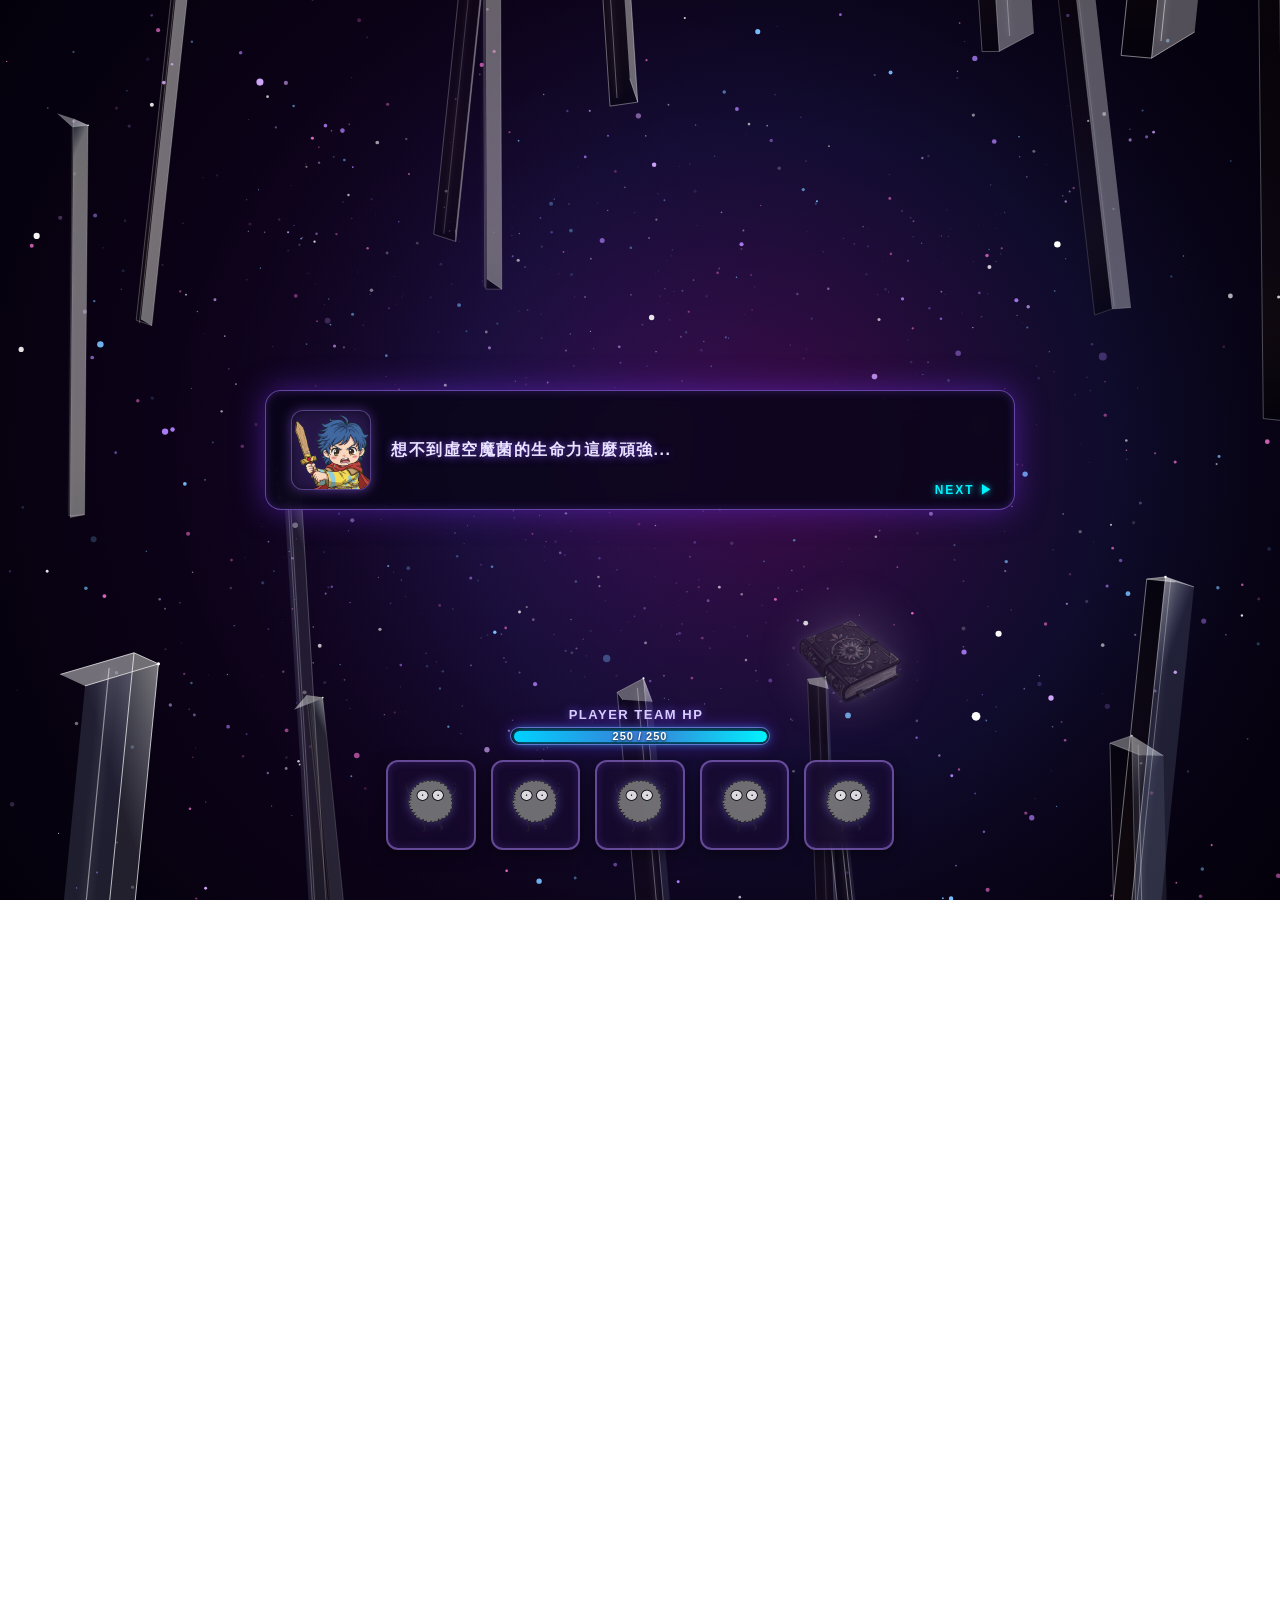
==== commit 580abdf5: "Update 1-2.html" ====
--- a/1-2.html
+++ b/1-2.html
@@ -197,7 +197,7 @@
           </div>
           <div class="boss-img-wrapper boss-smoke-container" id="bossImgWrapper" style="width: 320px; height: 320px;">
             <div class="monster-cd" id="monsterCd3">CD: 4</div>
-            <img src="/static/enemies/虛空凝視者.png" alt="虛空凝視者" class="monster-img boss-evil-smoke-aura" style="width: 550px; height: 550px;">
+            <img src="/static/enemies/虛空凝視者.png" alt="虛空凝視者" class="monster-img boss-evil-smoke-aura" style="width: 500px; height: 500px;">
           </div>
         </div>
       </div>
@@ -282,6 +282,26 @@
     <div class="battle-intro-text" id="battleIntroText">BATTLE 01/03</div>
   </div>
 
+  <!-- RPG 載入動畫層 -->
+  <div id="loading-overlay">
+    <div class="loading-title">LOADING WORLD...</div>
+    <div class="loading-bar-container">
+      <div class="loading-bar-fill" id="loadingBarFill"></div>
+    </div>
+    <div class="loading-percentage" id="loadingPercentage">0%</div>
+  </div>
+
+  <!-- 全螢幕護盾圖片層 -->
+  <img id="shield-image-layer" src="/static/image/shield.png" alt="護盾特效">
+
+  <!-- 嵌入動態背景 -->
+  <iframe id="bg-frame" src="background.html"></iframe>
+
+  <!-- 遊戲主畫面 (其餘內容保持不變) -->
+  <div class="game-container" id="gameContainer">
+    <!-- ... (略，維持原本的 monsters-arena 與 player-section 等內容) ... -->
+  </div>
+
   <script>
     const skillBookBtn = document.getElementById('skillBookBtn');
     const modalOverlay = document.getElementById('action-modal-overlay');
@@ -308,6 +328,52 @@
     const bossImgWrapper = document.getElementById('bossImgWrapper');
     const bossInfoModal = document.getElementById('boss-info-modal');
     const bossInfoCloseBtn = document.getElementById('bossInfoCloseBtn');
+    // ==========================================
+    // 載入進度模擬與 iframe 實際載入監聽
+    // ==========================================
+    const loadingOverlay = document.getElementById('loading-overlay');
+    const loadingBarFill = document.getElementById('loadingBarFill');
+    const loadingPercentage = document.getElementById('loadingPercentage');
+    const bgFrame = document.getElementById('bg-frame');
+
+    let loadProgress = 0;
+    let isBgLoaded = false;
+
+    // 模擬平滑進度條 (讓玩家有視覺回饋)
+    const progressInterval = setInterval(() => {
+      if (loadProgress < 90) {
+        loadProgress += Math.floor(Math.random() * 5) + 2;
+        if (loadProgress > 90) loadProgress = 90;
+        updateLoadingUI(loadProgress);
+      }
+    }, 50);
+
+    function updateLoadingUI(percent) {
+      loadingBarFill.style.width = `${percent}%`;
+      loadingPercentage.textContent = `${percent}%`;
+    }
+
+    // 當 iframe (background.html) 真正載入完成時觸發
+    bgFrame.addEventListener('load', () => {
+      isBgLoaded = true;
+      finishLoading();
+    });
+
+    // 預防萬一 iframe 載入太快或觸發失敗，設定最長等待時間 3 秒強制進入
+    setTimeout(() => {
+      if (!isBgLoaded) {
+        finishLoading();
+      }
+    }, 3000);
+
+    function finishLoading() {
+      clearInterval(progressInterval);
+      updateLoadingUI(100);
+      setTimeout(() => {
+        loadingOverlay.classList.add('fade-out');
+      }, 300);
+    }
+
     let pressTimer = null;
 
     let selectedValue = null;
--- a/static/css/1-2.css
+++ b/static/css/1-2.css
@@ -832,6 +832,59 @@
     50% { border-color: #00f2fe; }
 }
 
+/* ==========================================
+    RPG 風格 0~100% 載入動畫層樣式
+    ========================================== */
+#loading-overlay {
+    position: fixed;
+    top: 0;
+    left: 0;
+    width: 100%;
+    height: 100%;
+    background: rgba(10, 5, 25, 0.95);
+    display: flex;
+    flex-direction: column;
+    align-items: center;
+    justify-content: center;
+    z-index: 9999;
+    transition: opacity 0.5s ease;
+}
+#loading-overlay.fade-out {
+    opacity: 0;
+    pointer-events: none;
+}
+.loading-title {
+    color: #00f2fe;
+    font-size: 20px;
+    font-weight: 700;
+    letter-spacing: 3px;
+    margin-bottom: 20px;
+    text-shadow: 0 0 10px rgba(0, 242, 254, 0.8);
+}
+.loading-bar-container {
+    width: 280px;
+    height: 16px;
+    background: rgba(20, 10, 40, 0.9);
+    border: 2px solid rgba(160, 110, 255, 0.7);
+    border-radius: 8px;
+    padding: 2px;
+    box-shadow: 0 0 15px rgba(120, 50, 255, 0.5);
+}
+.loading-bar-fill {
+    width: 0%;
+    height: 100%;
+    background: linear-gradient(90deg, #00d2ff, #7b2cbf, #ff33cc);
+    border-radius: 4px;
+    transition: width 0.1s linear;
+}
+.loading-percentage {
+    color: #eae3ff;
+    font-size: 14px;
+    font-weight: 600;
+    margin-top: 10px;
+    letter-spacing: 2px;
+}
+
 @media screen and (max-width: 768px) {
     .player-slots {
         gap: 2vw;
